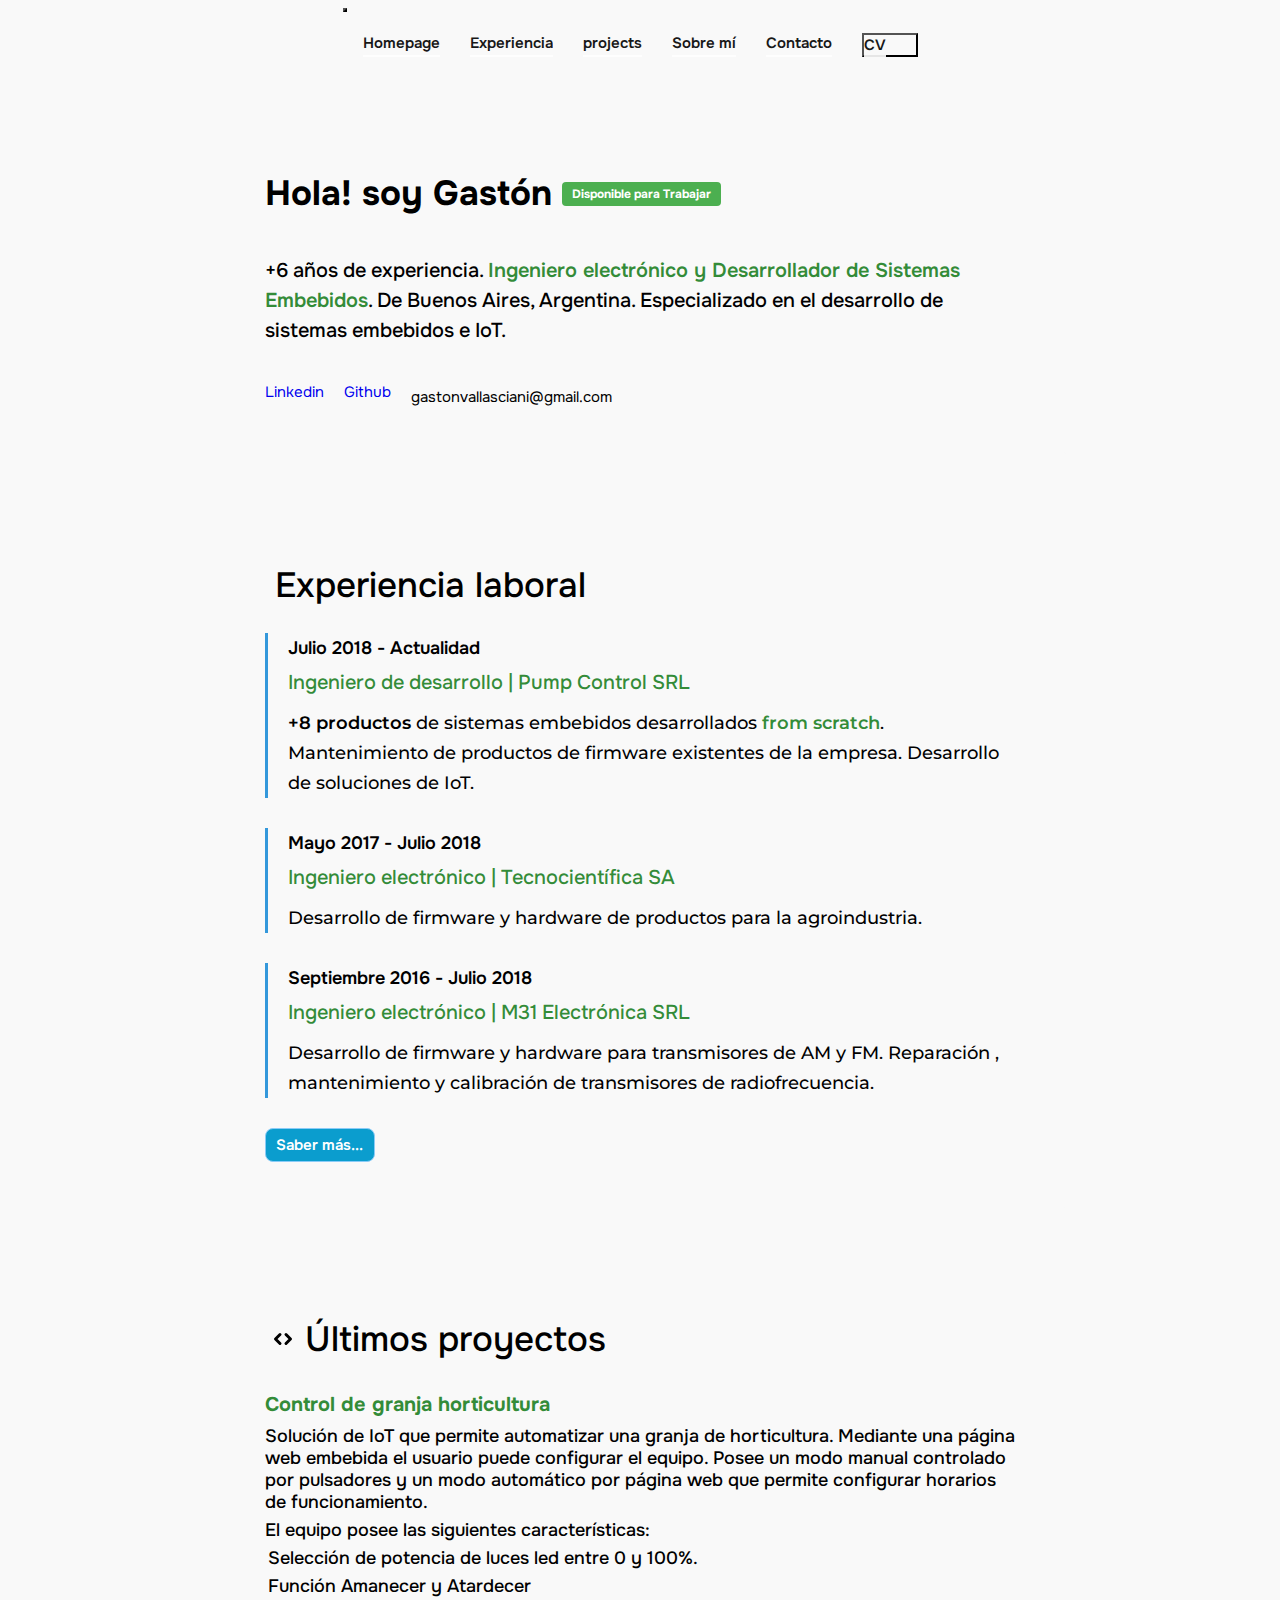
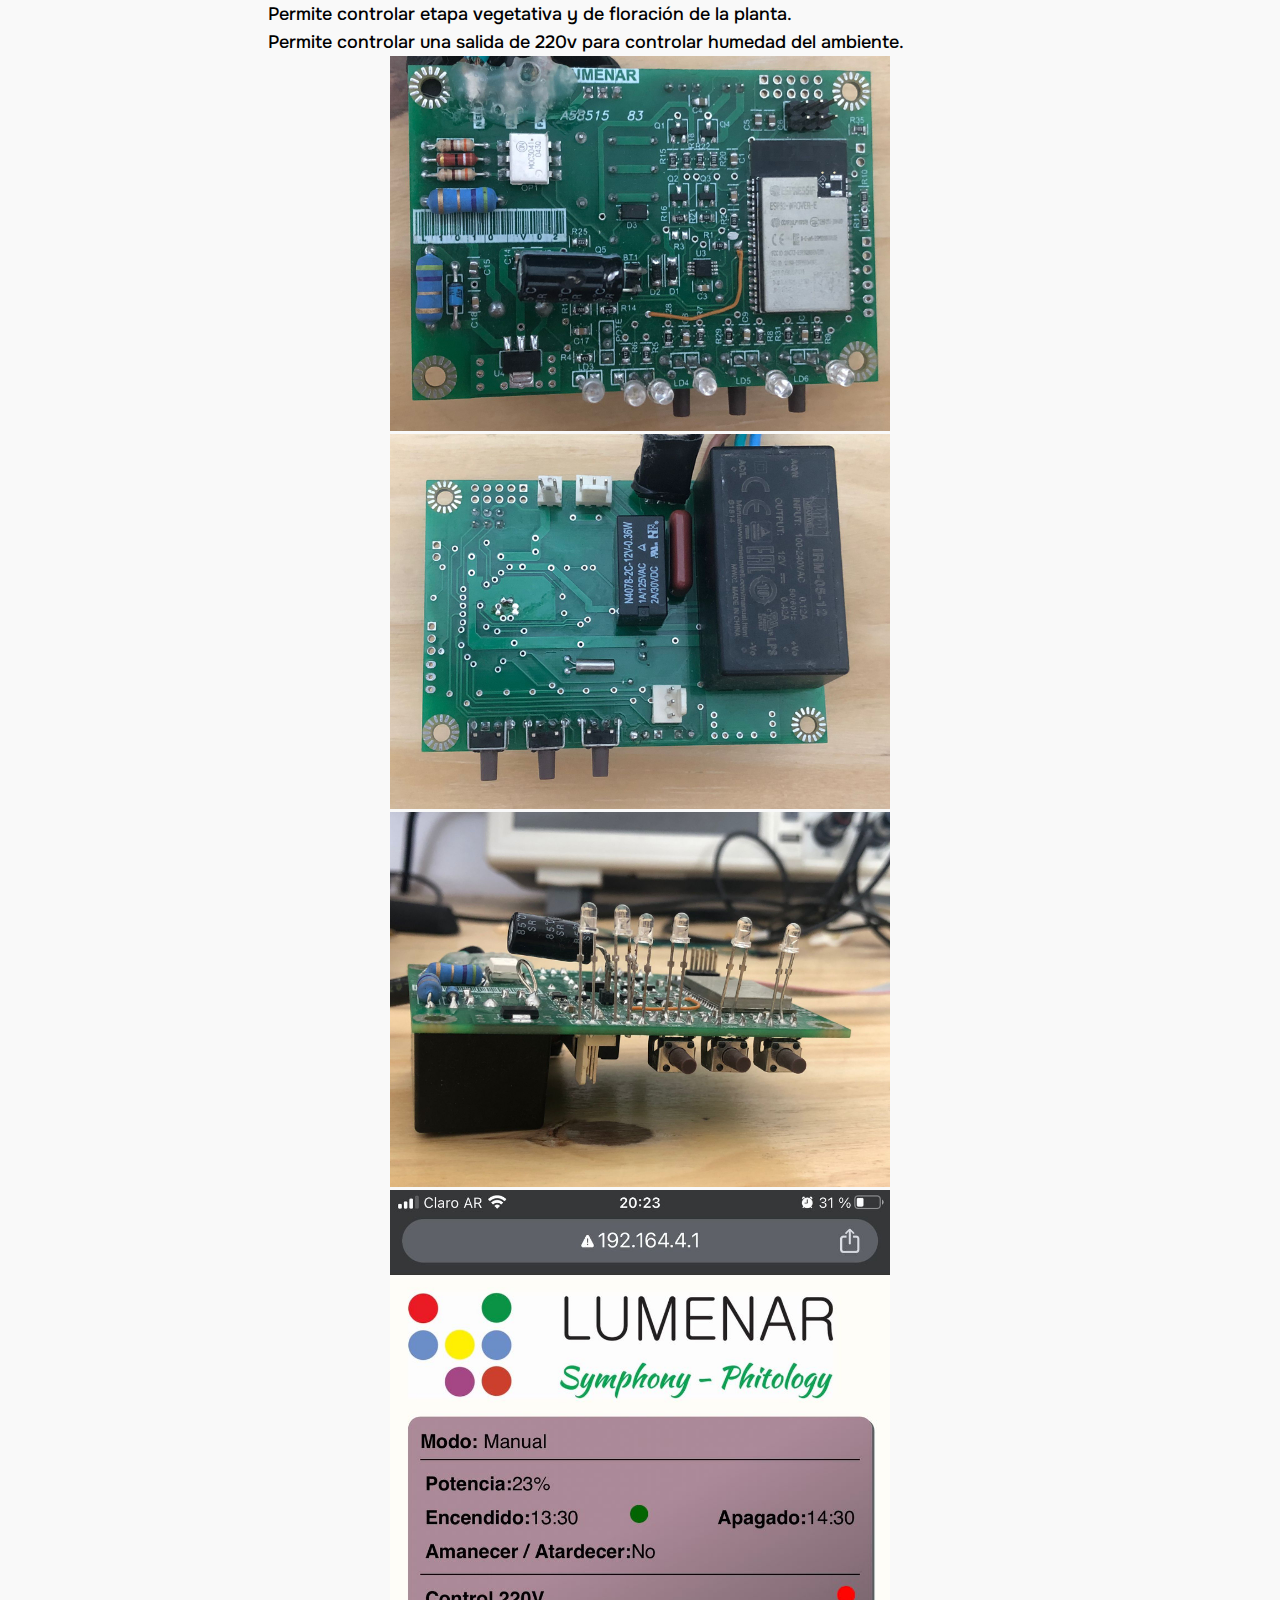
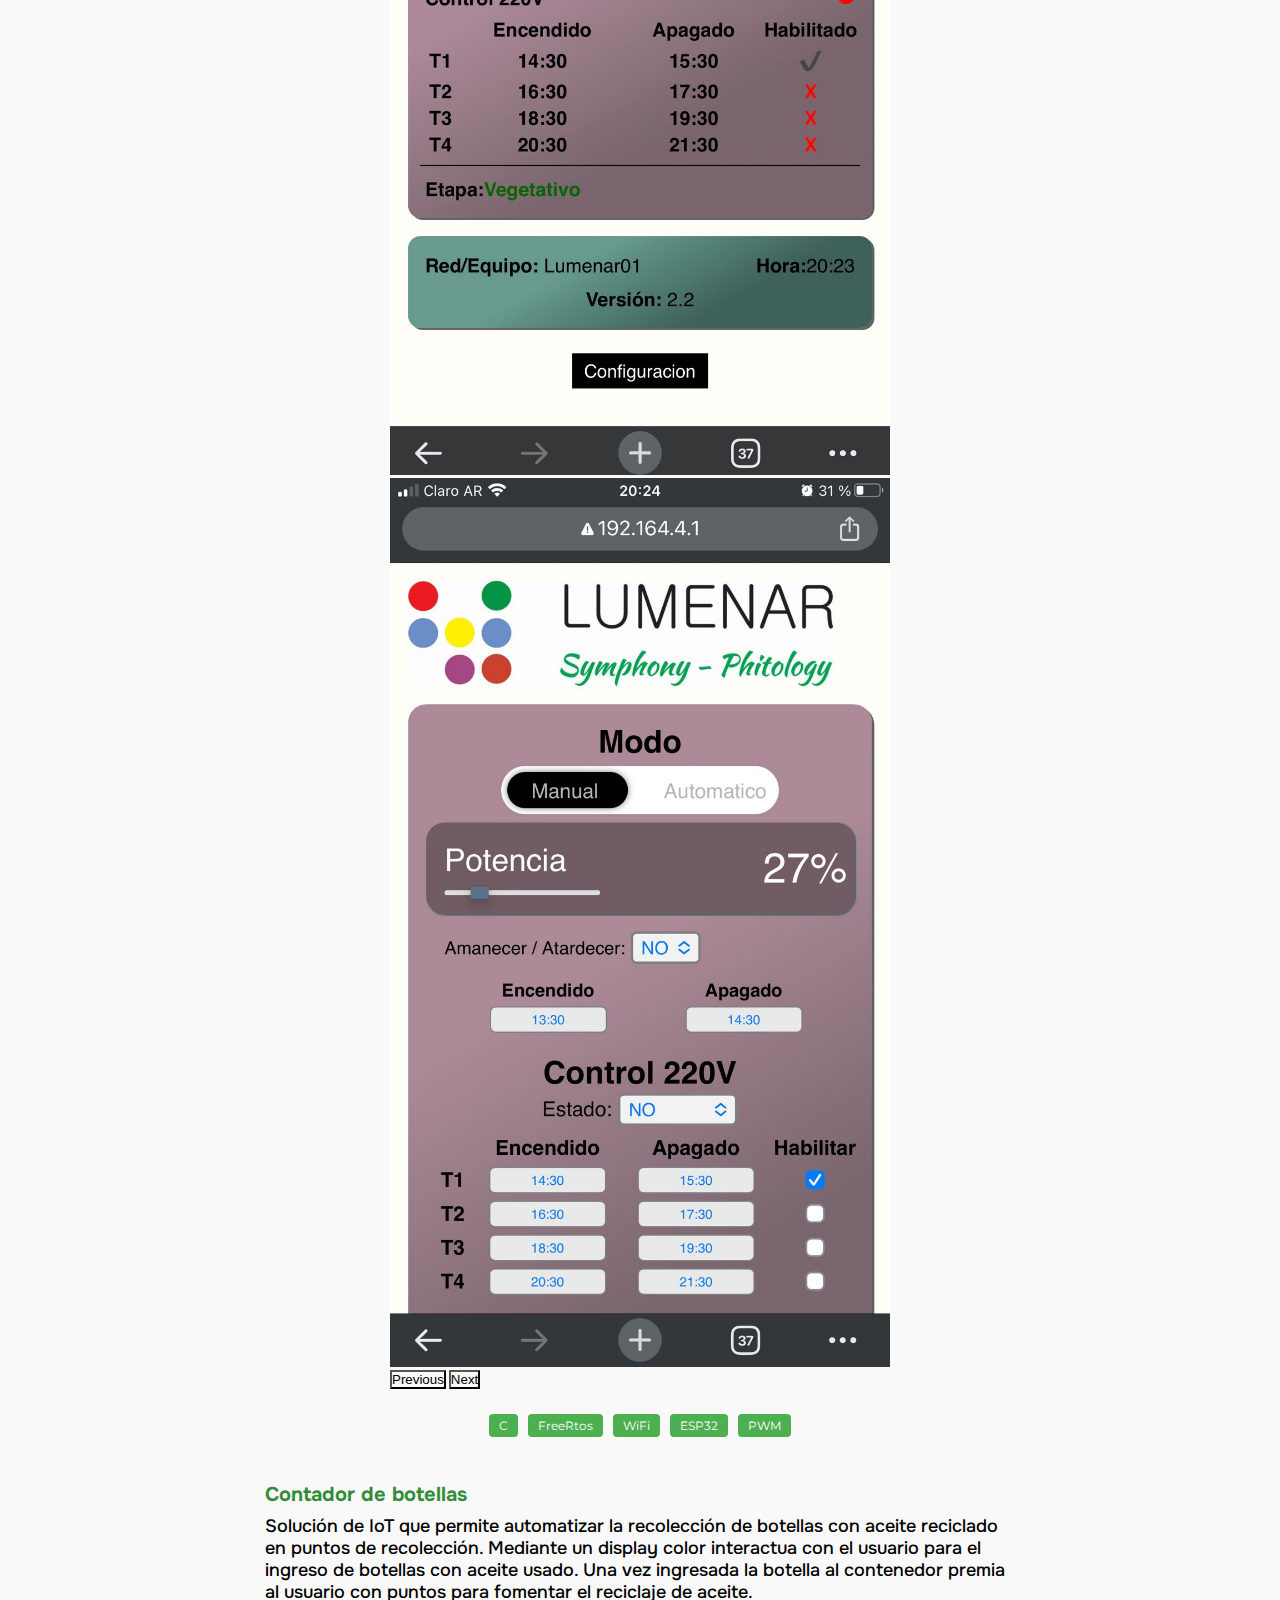
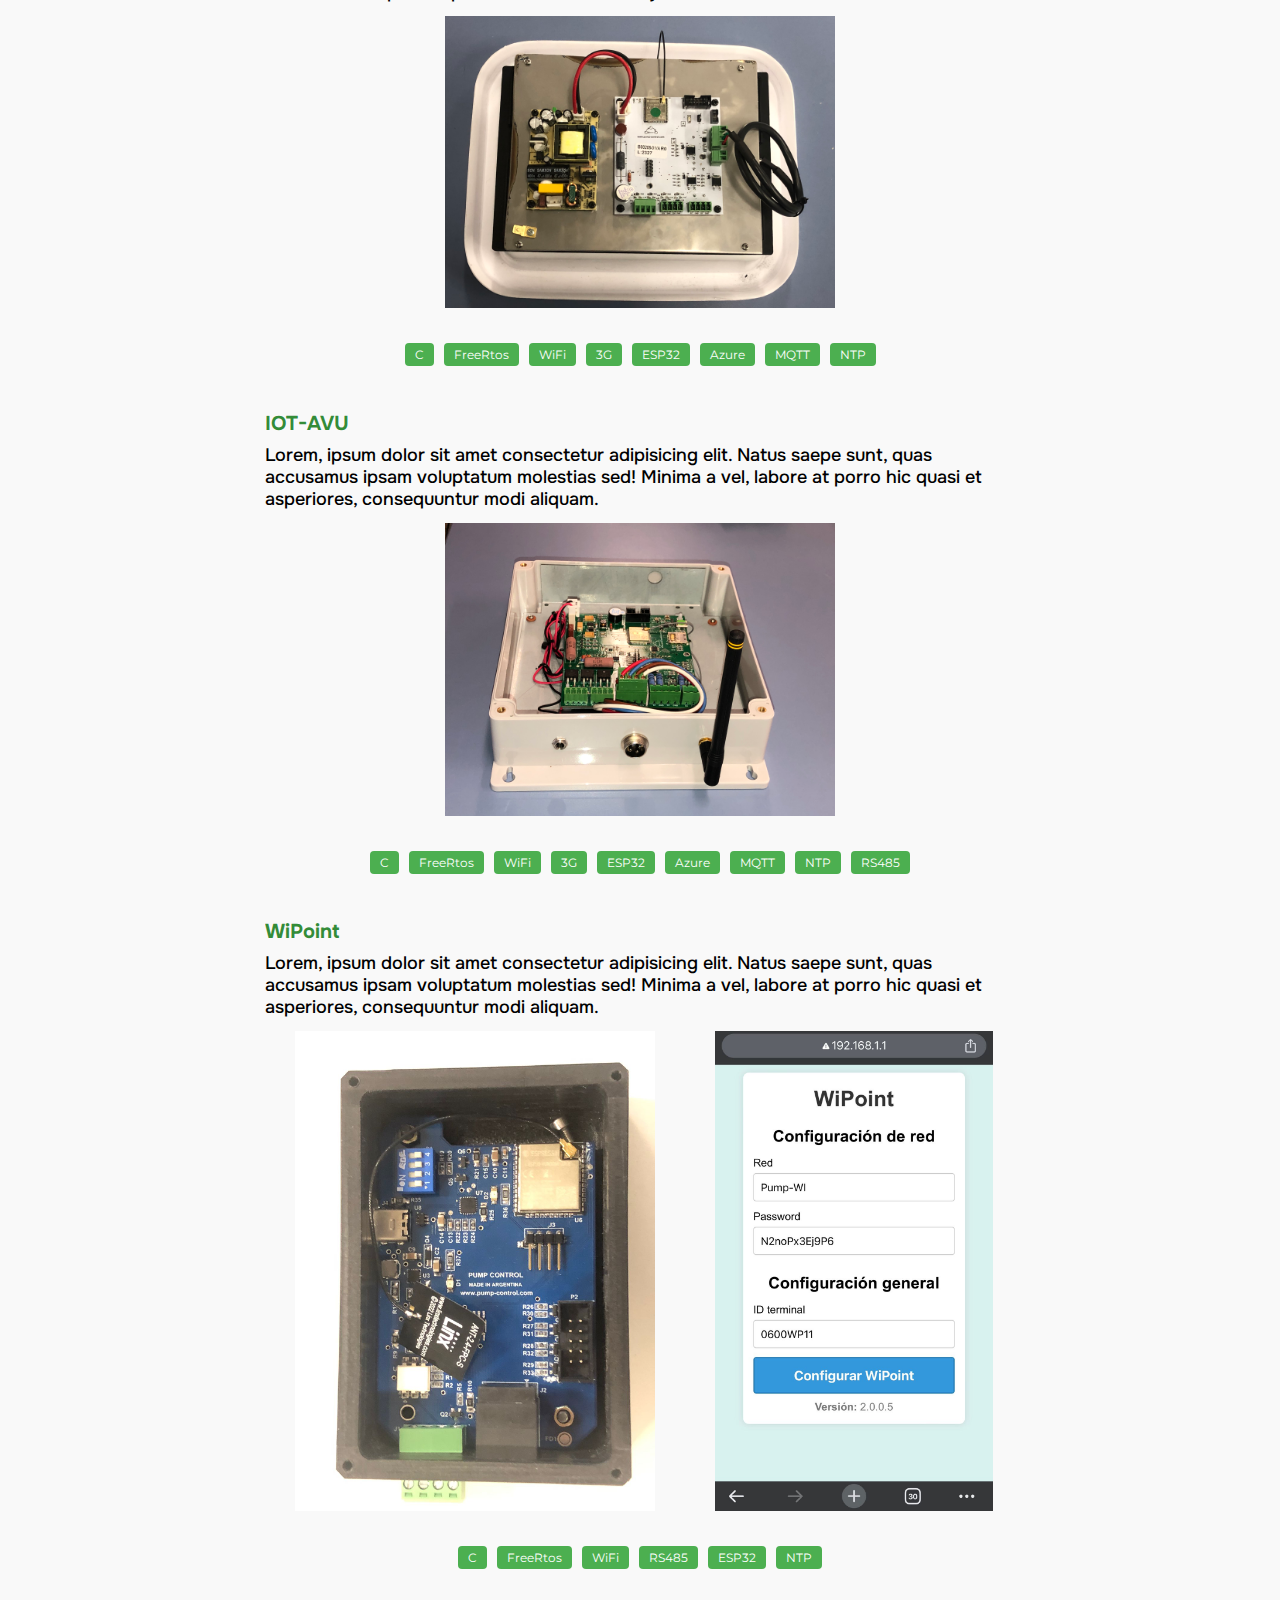
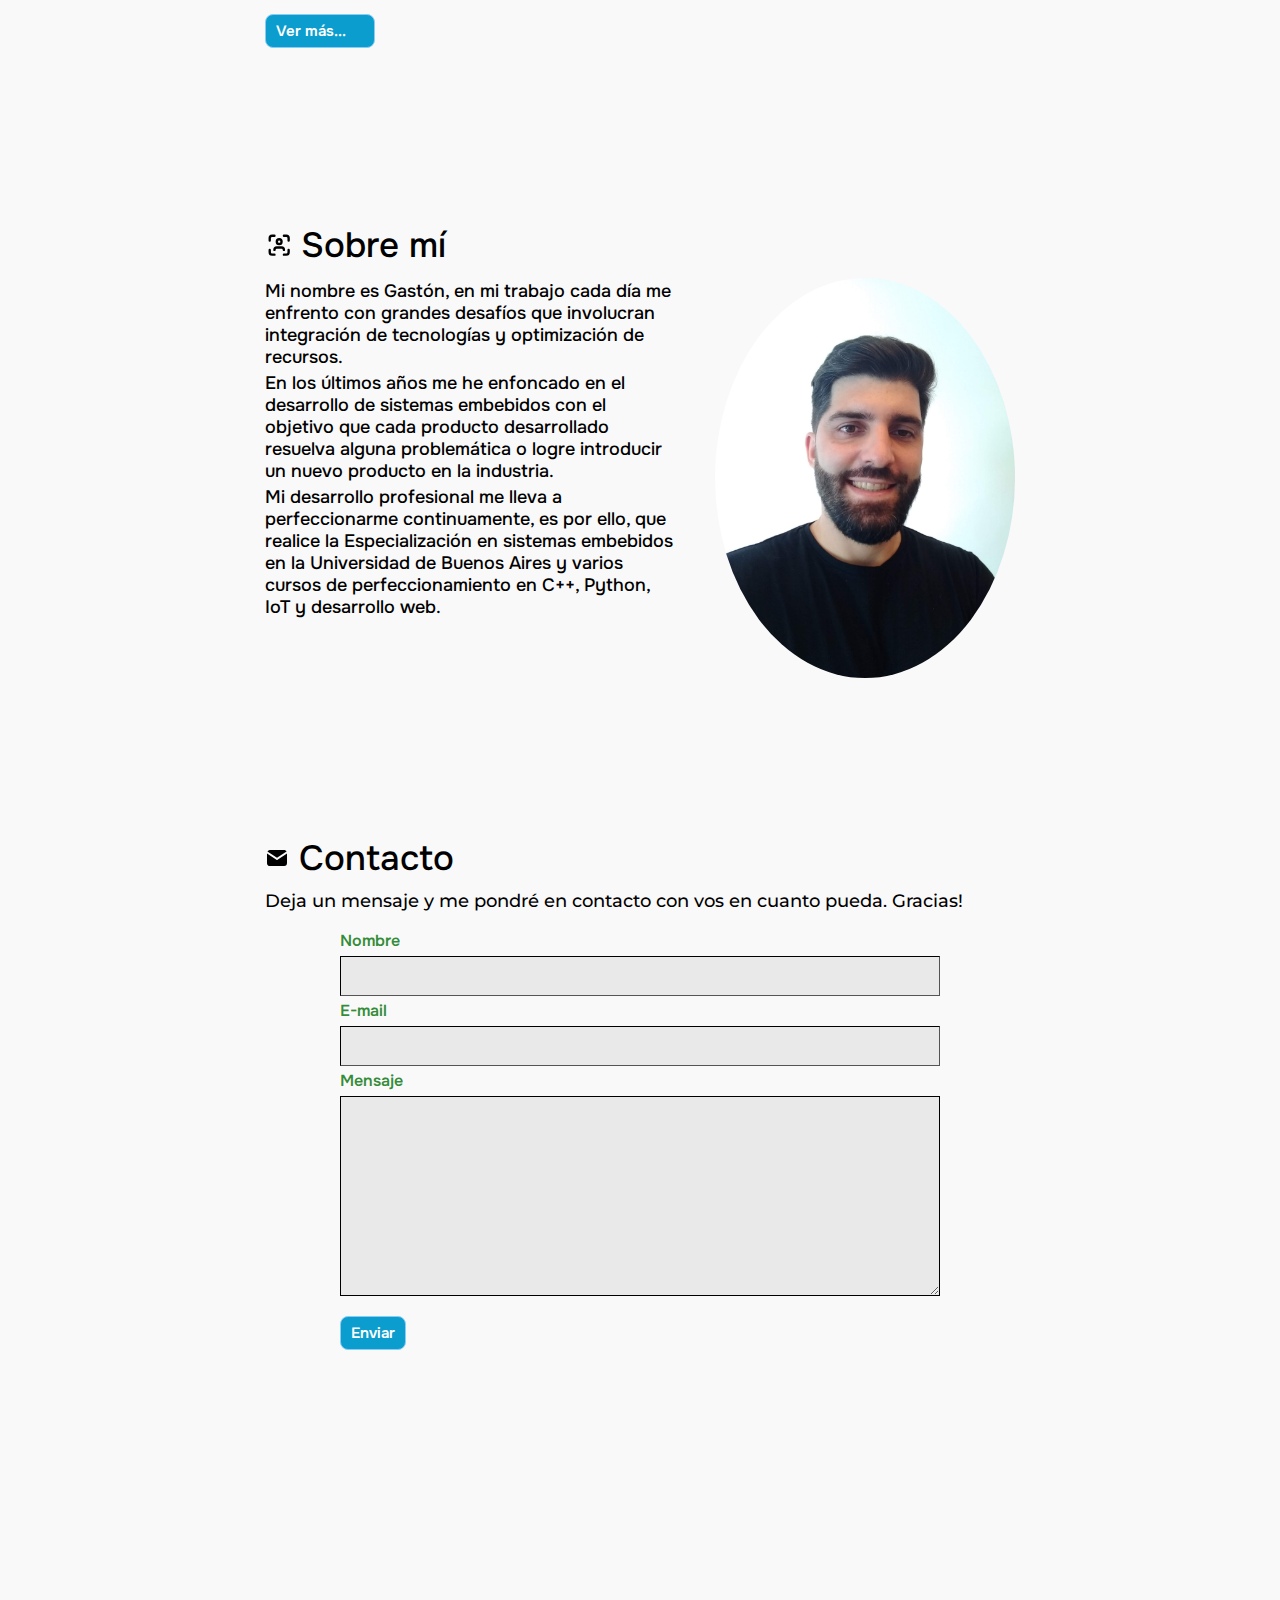
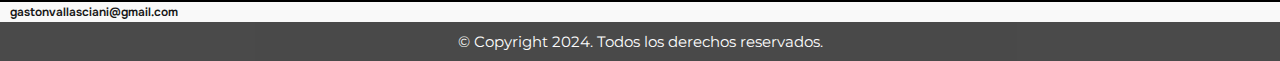
==== index.html @ 131c4c5f "Changin style on homepage" ====
<!DOCTYPE html>
<html lang="en">
<head>
    <meta charset="UTF-8">
    <meta name="viewport" content="width=device-width, initial-scale=1.0">
    <title>Ingeniero electrónico y Desarrollador de Sistemas Embebidos</title>
    <link rel="stylesheet" href="https://cdnjs.cloudflare.com/ajax/libs/font-awesome/6.4.0/css/all.min.css" integrity="sha512-iecdLmaskl7CVkqkXNQ/ZH/XLlvWZOJyj7Yy7tcenmpD1ypASozpmT/E0iPtmFIB46ZmdtAc9eNBvH0H/ZpiBw==" crossorigin="anonymous" referrerpolicy="no-referrer" />
    <link href="https://cdn.jsdelivr.net/npm/bootstrap@5.3.2/dist/css/bootstrap.min.css" rel="stylesheet" integrity="sha384-T3c6CoIi6uLrA9TneNEoa7RxnatzjcDSCmG1MXxSR1GAsXEV/Dwwykc2MPK8M2HN" crossorigin="anonymous">
    <link rel="stylesheet" href="./css/style.css">
</head>
<body>
    <header>
     
        <nav class="navbar navbar-expand-lg bg-body-tertiary fixed-top">
            <div class="container-fluid">
              <button class="navbar-toggler" type="button" data-bs-toggle="collapse" data-bs-target="#navbarNavAltMarkup" aria-controls="navbarNavAltMarkup" aria-expanded="false" aria-label="Toggle navigation">
                <span class="navbar-toggler-icon"></span>
              </button>
              <div class="collapse navbar-collapse menu_ul" id="navbarNavAltMarkup">
                <div class="navbar-nav menu_li">
                    <a class="menu_li_a nav-link"  href="#homepage">Homepage</a>
                    <a class="menu_li_a nav-link" href="#experience">Experiencia</a>
                    <a class="menu_li_a nav-link" href="#projects">projects</a>
                    <a class="menu_li_a nav-link" href="#about_me">Sobre mí</a>
                    <a class="menu_li_a nav-link" href="#contact">Contacto</a>
                    <button class="nav-link button_blue_content">
                        <a class="menu_li_a" href="./assets/documents/CV_GAV_Español.pdf" download="CV_GAV_Español.pdf" target="_blank"> <i class="fa fa-download" aria-hidden="true"></i>
                            CV</a> 
                    </button>
                </div>
              </div>
            </div>
          </nav>
    </header>
    <div class="homepage_container">
        <main class="homepage_main_container">
            <section class="homepage_main_section" id="homepage">
                <div class="homepage_main_tittle_container">
                    <h2 class="homepage_main_tittle">
                        <span>Hola! soy Gastón</span>
                        <a class="badge" href="https://github.com/gastonvallasciani" target="_blank">Disponible para Trabajar</a>
                    </h2>
                </div>
                <p class="homepage_main_paragrpah">
                    +6 años de experiencia. <span class="text_color text_bold">Ingeniero electrónico y Desarrollador de Sistemas Embebidos</span>. De Buenos Aires, Argentina. Especializado en el desarrollo 
                    de sistemas embebidos e IoT.
                </p>
                <div class="homepage_redes">
                    <div class="linkedin_icon">
                        <a href="https://www.linkedin.com/in/gaston-vallasciani/" target="_blank"><i class="fa-brands fa-linkedin likedin_logo"></i></a>
                        <a href="https://www.linkedin.com/in/gaston-vallasciani/" target="_blank" class="linkedin_text">Linkedin</a>
                    </div>
                    <div class="github_icon">
                        <a href="https://github.com/gastonvallasciani" target="_blank"><i class="fa-brands fa-github github_logo"></i></a>
                        <a href="https://github.com/gastonvallasciani" target="_blank" class="github_text">Github</a>
                    </div>
                    <div class="mail_icon">
                        <i class=" fa-solid fa-envelope mail_logo"></i>
                        <div class="mail_text">gastonvallasciani@gmail.com</div>
                    </div>
                </div>
            </section>
            
        </main>
        <section class="homepage_main_section" id="experience">
            <h2 class="homepage_main_section_title">Experiencia laboral</h2>
            <div class="homepage_experience">
                <h4 class="homepage_experience_tittle"> Julio 2018 - Actualidad</h4>
                <h3 class="homepage_experience_position text_color text_bold"> Ingeniero de desarrollo | Pump Control SRL</h3>
                <p> <span class="text_bold">+8 productos</span> de sistemas embebidos desarrollados <span class="text_color text_bold">from scratch</span>. Mantenimiento de productos de firmware existentes de la empresa. Desarrollo de soluciones de IoT. </p>
            </div>
    
            <div class="homepage_experience">
                <h4 class="homepage_experience_tittle"> Mayo 2017 - Julio 2018</h4>
                <h3 class="homepage_experience_position text_color text_bold"> Ingeniero electrónico | Tecnocientífica SA</h3>
                <p> Desarrollo de firmware y hardware de productos para la agroindustria. </p>
            </div>

            <div class="homepage_experience">
                <h4 class="homepage_experience_tittle"> Septiembre 2016 - Julio 2018</h4>
                <h3 class="homepage_experience_position text_color text_bold"> Ingeniero electrónico | M31 Electrónica SRL</h3>
                <p> Desarrollo de firmware y hardware para transmisores de AM y FM. Reparación , mantenimiento y calibración de transmisores de radiofrecuencia. </p>
            </div>
            <a class="homepage_know_more" href="./pages/experience.html">Saber más...</a>
        </section>

        <section class="homepage_main_section" id="projects">
            <div class="homepage_about_me_title_container homepage_section">
                <svg xmlns="http://www.w3.org/2000/svg" class="icon icon-tabler icon-tabler-direction-horizontal" width="30" height="30" viewBox="0 0 20 20" stroke-width="2" stroke="currentColor" fill="none" stroke-linecap="round" stroke-linejoin="round"><path stroke="none" d="M0 0h24v24H0z" fill="none"/><path d="M10 9l-3 3l3 3" /><path d="M14 9l3 3l-3 3" /></svg>
                <h2 class="homepage_main_section_title">Últimos proyectos</h2>
            </div>
            
            <div class="contenedor-imagen">
                <h3 class="homepage_project_h3 text_color text_bold">Control de granja horticultura</h3>
                <p class="homepage_project_paragraph"> Solución de IoT que permite automatizar una granja de horticultura. Mediante una página web embebida el usuario puede configurar el equipo. Posee un modo manual controlado por pulsadores y un modo automático por página web que permite configurar horarios de funcionamiento. </p>
                <p class="homepage_project_paragraph"> El equipo posee las siguientes características:</p>
                <ul>
                    <li class="homepage_project_menu_li">Selección de potencia de luces led entre 0 y 100%.</li>
                    <li class="homepage_project_menu_li">Función Amanecer y Atardecer</li>
                    <li class="homepage_project_menu_li">Permite controlar etapa vegetativa y de floración de la planta.</li>
                    <li class="homepage_project_menu_li">Permite controlar una salida de 220v para controlar humedad del ambiente.</li>
                </ul>
                
                <div class="homepage_img_container">
                    <div id="carouselExample" class="carousel slide carosuel_size">
                        <div class="carousel-inner">
                          <div class="carousel-item active">
                            <img src="./assets/images/proyectos/control horticultura/pcb superior.jpg" class="d-block w-100" alt="control horticultura imagen pcb superior">
                          </div>
                          <div class="carousel-item">
                            <img src="./assets/images/proyectos/control horticultura/pcb inferior.jpg" class="d-block w-100" alt="control horticultura imagen pcb inferior">
                          </div>
                          <div class="carousel-item">
                            <img src="./assets/images/proyectos/control horticultura/pcb frontal.jpg" class="d-block w-100" alt="control horticultura imagen pcb frontal">
                          </div>
                          <div class="carousel-item">
                            <img src="./assets/images/proyectos/control horticultura/web indice.jpg" alt="control horticultura imagen web indice">
                          </div>
                          <div class="carousel-item">
                            <img src="./assets/images/proyectos/control horticultura/web config.jpg" alt="control horticultura imagen web config">
                          </div>
                          
                        </div>
                        <button class="carousel-control-prev" type="button" data-bs-target="#carouselExample" data-bs-slide="prev">
                          <span class="carousel-control-prev-icon" aria-hidden="true"></span>
                          <span class="visually-hidden">Previous</span>
                        </button>
                        <button class="carousel-control-next" type="button" data-bs-target="#carouselExample" data-bs-slide="next">
                          <span class="carousel-control-next-icon" aria-hidden="true"></span>
                          <span class="visually-hidden">Next</span>
                        </button>
                      </div>
                </div>
                <div class="badge_container">
                    <span class="badge badge-secondary badge_properties">C</span>
                    <span class="badge badge-secondary badge_properties">FreeRtos</span>
                    <span class="badge badge-secondary badge_properties">WiFi</span>
                    <span class="badge badge-secondary badge_properties">ESP32</span>
                    <span class="badge badge-secondary badge_properties">PWM</span>
                </div>
            </div>
            <div class="contenedor-imagen">
                <h3 class="homepage_project_h3 text_color text_bold">Contador de botellas</h3>
                <p class="homepage_project_paragraph"> Solución de IoT que permite automatizar la recolección de botellas con aceite reciclado en puntos de recolección. Mediante un display color interactua con el usuario para el ingreso de botellas con aceite usado. Una vez ingresada la botella al contenedor premia al usuario con puntos para fomentar el reciclaje de aceite.</p>
                <div class="homepage_img_container">
                    <img src="./assets/images/proyectos/acu gastronomico/acu_img.JPG" class="imagen" alt="Imagen 1">
                </div>
                <div class="badge_container">
                    <span class="badge badge-secondary badge_properties">C</span>
                    <span class="badge badge-secondary badge_properties">FreeRtos</span>
                    <span class="badge badge-secondary badge_properties">WiFi</span>
                    <span class="badge badge-secondary badge_properties">3G</span>
                    <span class="badge badge-secondary badge_properties">ESP32</span>
                    <span class="badge badge-secondary badge_properties">Azure</span>
                    <span class="badge badge-secondary badge_properties">MQTT</span>
                    <span class="badge badge-secondary badge_properties">NTP</span>
                </div>
            </div>
            <div class="contenedor-imagen">
                <h3 class="homepage_project_h3 text_color text_bold">IOT-AVU</h3>
                <p class="homepage_project_paragraph">Lorem, ipsum dolor sit amet consectetur adipisicing elit. Natus saepe sunt, quas accusamus ipsam voluptatum molestias sed! Minima a vel, labore at porro hic quasi et asperiores, consequuntur modi aliquam.</p>
                <div class="homepage_img_container">
                    <img src="./assets/images/proyectos/iot-avu/IMG_0537.JPG" class="imagen" alt="Imagen 2">
                </div>
                <div class="badge_container">
                    <span class="badge badge-secondary badge_properties">C</span>
                    <span class="badge badge-secondary badge_properties">FreeRtos</span>
                    <span class="badge badge-secondary badge_properties">WiFi</span>
                    <span class="badge badge-secondary badge_properties">3G</span>
                    <span class="badge badge-secondary badge_properties">ESP32</span>
                    <span class="badge badge-secondary badge_properties">Azure</span>
                    <span class="badge badge-secondary badge_properties">MQTT</span>
                    <span class="badge badge-secondary badge_properties">NTP</span>
                    <span class="badge badge-secondary badge_properties">RS485</span>
                </div>
            </div>
            <div class="contenedor-imagen">
                <h3 class="homepage_project_h3 text_color text_bold">WiPoint</h3>
                <p class="homepage_project_paragraph">Lorem, ipsum dolor sit amet consectetur adipisicing elit. Natus saepe sunt, quas accusamus ipsam voluptatum molestias sed! Minima a vel, labore at porro hic quasi et asperiores, consequuntur modi aliquam.</p>
                <div class="homepage_img_container">
                    <img src="./assets/images/proyectos/WiPoint/hardware WiPoint.jpeg" class="imagen" alt="Hardware WiPoint">
                    <img src="./assets/images/proyectos/WiPoint/web WiPoint.jpeg" class="imagen" alt="Página web WiPoint">
                </div>
                <div class="badge_container">
                    <span class="badge badge-secondary badge_properties">C</span>
                    <span class="badge badge-secondary badge_properties">FreeRtos</span>
                    <span class="badge badge-secondary badge_properties">WiFi</span>
                    <span class="badge badge-secondary badge_properties">RS485</span>
                    <span class="badge badge-secondary badge_properties">ESP32</span>
                    <span class="badge badge-secondary badge_properties">NTP</span>
                </div>
                
            </div>
            <a class="homepage_know_more" href="./pages/project.html">Ver más...</a>
        </section>

        <section class="homepage_about_me_section" id="about_me">
            <div class="homepage_about_me_title_container homepage_section">
                <svg xmlns="http://www.w3.org/2000/svg" class="icon icon-tabler icon-tabler-user-scan" width="26" height="26" viewBox="0 0 22 22" stroke-width="2" stroke="currentColor" fill="none" stroke-linecap="round" stroke-linejoin="round"><path stroke="none" d="M0 0h24v24H0z" fill="none"/><path d="M10 9a2 2 0 1 0 4 0a2 2 0 0 0 -4 0" /><path d="M4 8v-2a2 2 0 0 1 2 -2h2" /><path d="M4 16v2a2 2 0 0 0 2 2h2" /><path d="M16 4h2a2 2 0 0 1 2 2v2" /><path d="M16 20h2a2 2 0 0 0 2 -2v-2" /><path d="M8 16a2 2 0 0 1 2 -2h4a2 2 0 0 1 2 2" /></svg>
                <h2 class="homepage_main_section_title">Sobre mí</h2>
            </div>
            <div class="homepage_about_me_section_img_p_container">
                <div class="homepage_about_me_section_paragraph_container">
                    <p class="homepage_about_me_section_paragraph_style"> Mi nombre es Gastón, en mi trabajo cada día me enfrento con grandes desafíos que involucran integración de tecnologías y optimización de recursos.</p>
                    <p class="homepage_about_me_section_paragraph_style"> En los últimos años me he enfoncado en el desarrollo de sistemas embebidos con el objetivo que cada producto desarrollado resuelva alguna problemática o logre introducir un nuevo producto en la industria.</p>
                    <p class="homepage_about_me_section_paragraph_style"> Mi desarrollo profesional me lleva a perfeccionarme continuamente, es por ello, que realice la Especialización en sistemas embebidos en la Universidad de Buenos Aires y varios cursos de perfeccionamiento en C++, Python, IoT y desarrollo web.</p>   
                </div>
                <div class="homepage_about_me_img_container">
                    <img src="./assets/images/foto personal/yo.jpg" class="img_me" alt="foto personal">
                </div>
            </div>
        </section>

        <section class="homepage_contact_section" id="contact">
            <div class="homepage_about_me_title_container homepage_section">
                <svg xmlns="http://www.w3.org/2000/svg" class="icon icon-tabler icon-tabler-mail-filled" width="24" height="24" viewBox="0 0 24 24" stroke-width="2" stroke="currentColor" fill="none" stroke-linecap="round" stroke-linejoin="round"><path stroke="none" d="M0 0h24v24H0z" fill="none"/><path d="M22 7.535v9.465a3 3 0 0 1 -2.824 2.995l-.176 .005h-14a3 3 0 0 1 -2.995 -2.824l-.005 -.176v-9.465l9.445 6.297l.116 .066a1 1 0 0 0 .878 0l.116 -.066l9.445 -6.297z" stroke-width="0" fill="currentColor" /><path d="M19 4c1.08 0 2.027 .57 2.555 1.427l-9.555 6.37l-9.555 -6.37a2.999 2.999 0 0 1 2.354 -1.42l.201 -.007h14z" stroke-width="0" fill="currentColor" /></svg>                <h2 class="homepage_main_section_title">Contacto</h2>
            </div>
            <div class="homepage_contact_section_form_p_container">
                <p class="homepage_contact_main_p">Deja un mensaje y me pondré en contacto con vos en cuanto pueda. Gracias!</p>
                <form class="homepage_contact_form_container" action="https://formsubmit.co/gastonvallasciani@gmail.com" method="post">
                    <div class="homepage_contact_main_label_text_container">
                        <label class="homepage_contact_main_label" for="name">Nombre</label>
                        <input class="homepage_contact_main_text" type="text" id="name" name="user_name"/>
                    </div>
                    <div class="homepage_contact_main_label_text_container">
                        <label class="homepage_contact_main_label" for="mail">E-mail</label>
                        <input class="homepage_contact_main_text" type="email" id="mail" name="user_mail" />
                    </div>
                    <div class="homepage_contact_main_label_text_container">
                        <label class="homepage_contact_main_label" for="msg">Mensaje</label>
                        <textarea class="homepage_contact_main_text_area" id="msg" name="user_message"></textarea>
                    </div>
                    <div class="homepage_form_button">
                        <button class="homepage_know_more" type="submit">Enviar</button>
                        <input type="hidden" name="_next" value="http://127.0.0.1:3000/"/>
                        <input type="hidden" name="_captcha" value="false"/>
                    </div>
                </form>
            </div>
        </section>

    </div>
    <footer class="footer">
        <div class="footer_container">
            <div class="footer_mail_container">
                <p class="footer_mail">gastonvallasciani@gmail.com</p>
            </div>
            
            <div class="redes">
                <a href="https://www.linkedin.com/in/gaston-vallasciani/" target="_blank"><i class="fa-brands fa-linkedin footer_a"></i></a>
                <a href="https://github.com/gastonvallasciani" target="_blank"><i class="fa-brands fa-github footer_a"></i></a>
            </div>
        </div>
        
        <p class="footer_p"> © Copyright 2024. Todos los derechos reservados.</p>
    </footer>
    <script src="https://cdn.jsdelivr.net/npm/bootstrap@5.3.2/dist/js/bootstrap.bundle.min.js" integrity="sha384-C6RzsynM9kWDrMNeT87bh95OGNyZPhcTNXj1NW7RuBCsyN/o0jlpcV8Qyq46cDfL" crossorigin="anonymous"></script>
</body>
</html>
---- css/style.css ----
/*--------------------------------------------------------------------------------*/
/* Importa la fuente desde Google Fonts */
/*--------------------------------------------------------------------------------*/
@import url('https://fonts.googleapis.com/css2?family=Montserrat:wght@300;400;500&display=swap');
@import url('https://fonts.googleapis.com/css2?family=Roboto:wght@400;500;700&display=swap');
@import url('https://fonts.googleapis.com/css2?family=Montserrat:wght@300;400;500&family=Onest:wght@400;500;600;700;800&display=swap');
@import url('https://fonts.googleapis.com/css2?family=DM+Sans:opsz,wght@9..40,400;9..40,500;9..40,600;9..40,700&display=swap');

/*
font-family: 'Montserrat', sans-serif;
font-family: 'Onest', sans-serif;
font-family: 'DM Sans', sans-serif;
*/
/*--------------------------------------------------------------------------------*/
/*------------------------------ Style reset -------------------------------------*/
/*--------------------------------------------------------------------------------*/
/* Reset */
* {
    background-color: #f9f9f9;
    margin: 0;
    padding: 0;
    box-sizing: border-box;
}

/* Reset de tamaño de fuente para que 1 rem y 1 em sean 10 px*/
/* Trabajar fuentes con medida rem en lugar de px */
html {
    font-size: 62.5%;
}

/* Para que las imagenes ocupen el 100 porciento del contenedor */
img {
    width: 100%;
}

ul {
    list-style: none;
}

a {
    text-decoration: none;
}

body {
    min-height: 100vh;
}
/*--------------------------------------------------------------------------------*/
/*------------------------------ Resources ---------------------------------------*/
/*--------------------------------------------------------------------------------*/
.badge {
    padding: 0.4rem 1rem;
    background-color: #4CAF50; /* Color de fondo verde, puedes ajustarlo según tus preferencias */
    color: #fff; /* Color de texto blanco */
    border-radius: 0.4rem; /* Bordes redondeados */
    font-size: 1.2rem;
    margin-left: 1rem;
}

.carosuel_size {
    max-width: 50rem;
    width: auto;
    height: 100%;
}

.badge:hover {
    scale: 1.1;
}

.text_opacity {
    opacity:0.8;
}

.text_color {
    color: #06740cd2;
}

.text_bold{
    font-weight: 600;
}

.linkedin_icon {
    padding-top: 1rem;
    display: flex;
    flex-direction: column;
}

.likedin_logo {
    text-align: start;
    width: 100%;
    color:#0e76a8;
}

.likedin_logo:hover {
    scale: 1.1;
}

.linkedin_text {
    font-family: 'Onest', sans-serif;
    font-size: 1.5rem;
    font-style: normal;
    font-weight: 400;
    text-decoration: none;
}

.github_icon {
    padding-top: 1rem;
    display: flex;
    flex-direction: column;
}

.github_logo:hover {
    scale: 1.1;
}

.github_logo {
    text-align: start;
    width: 100%;
    color:#000;
}

.github_text {
    font-family: 'Onest', sans-serif;
    font-size: 1.5rem;
    font-style: normal;
    font-weight: 400;
    text-decoration: none;
}

.mail_icon {
    padding-top: 1rem;
    display: flex;
    flex-direction: column;
    text-decoration: none;
}

.mail_logo {
    text-align: start;
    font-size: 3.2rem;
    width: 100%;
    color:#000;
    padding: 0.55rem;
}

.mail_text {
    font-family: 'Onest', sans-serif;
    font-size: 1.5rem;
    font-style: normal;
    font-weight: 400;
    color:#000;
    text-decoration: none;
}
/*--------------------------------------------------------------------------------*/
/*------------------------------ General style -----------------------------------*/
/*--------------------------------------------------------------------------------*/
body, h1, h2, h3, h4, h5, p {
    font-family: 'Montserrat', sans-serif;
}

.backgroud_color_white {
    background-color: #FFFFFF;
}

.principal_container{
    display: flex;
    align-items:flex-start; /* Ajusta la alineación vertical según tus necesidades */
    flex-direction: row;
    padding: 8rem 2rem 2rem 2rem;
    gap: 2rem;
    flex-wrap: wrap;
}
/*--------------------------------------------------------------------------------*/
/*-----------------------------Buttons--------------------------------------------*/
/*--------------------------------------------------------------------------------*/
.button_blue_style_text {
    width: 10rem;
    height: 5rem;
    color: #FFF;
    text-align: center;
    font-family: Montserrat;
    font-size: 2.4rem;
    font-style: normal;
    font-weight: 500;
}

.button_blue_style{
    border-radius: 5.2rem;
    background: #6D7FFF;
    width: 22rem;
    height: 4.8rem;
    justify-content: center;
}

.button_blue_content {
    color: black;
    font-family: 'Onest', sans-serif;
    font-size: 1.5rem;
    font-style: normal;
}

.button_white_content {
    color: #6D7FFF;
    background-color: #FFFFFF;
    text-align: center;
    font-family: Montserrat;
    font-size: 1.4rem;
    font-style: normal;
    font-weight: 500;
    line-height: normal;
}

.button_white_style_text {
    width: 22rem;
    padding: 1.2rem 1.6rem;
    background-color: #FFFFFF;
    justify-content: center;
    align-items: center;
}

.button_white_style{
    border-radius: 5.2rem;
    margin: 0.5rem;
    border: 1px solid #6D7FFF;
}
/*--------------------------------------------------------------------------------*/
/*----------------------------------- menu ---------------------------------------*/
/*--------------------------------------------------------------------------------*/
nav {
    display: flex;
    justify-content: center;
    position: fixed;
    align-items: center;
    width: 100%;

}

.navbar-toggler-icon {
    font-size: 2rem; /* Ajusta el tamaño según tus preferencias */
  }

.logo_container {
    max-width: 20rem;
    height: auto;
    margin-top: 1rem;
    margin-left: 2rem; 
    margin-bottom: 1rem; 
}

.img_logo {
    width: 5rem; /* Ajusta el ancho según sea necesario */
    height: 5rem; /* Ajusta la altura según sea necesario */
    opacity: 0.9;
}

.menu_ul {
    display: flex;
    padding: 2rem; /* Espaciado interno del menú */
    align-items: center;
    width: 100%;
    justify-content: center;
}

@media (max-width: 768px) {
    
    .menu_ul {
        justify-content: flex-start;
    }
    .navbar {
        margin: 0.5rem 0.5rem;
    }
  }

.menu_li {
    display: flex;
    justify-content: flex-end;
}

.menu_li_a {
    text-decoration: none;
    color: black;
    font-family: 'Onest', sans-serif;
    font-size: 1.5rem;
    font-style: normal;
    opacity: 0.9;
    margin-right: 3rem;
    font-weight: 600;
    line-height: 2rem;
    border-bottom: 2px solid #fff;
    transition: all 0.5s ease;
}

.menu_li_a:hover {
    color: #4CAF50; /* Cambiar color de texto a gris al pasar el mouse */
    border-bottom-color: #4CAF50; /* Cambiar color del borde inferior a gris al pasar el mouse */
    /* Agregar más estilos de hover según sea necesario */
}


/*--------------------------------------------------------------------------------*/
/*----------------------------------Homepage style--------------------------------*/
/*--------------------------------------------------------------------------------*/
.homepage_container {
    display: flex;
    flex-direction: column;
    align-items: center;
    justify-content: center;
    gap: 2rem;
}    

.homepage_main_container {
    margin: 0;
    text-align: center; /* Esto centra el contenido dentro del bloque */
    padding: 0.1rem;
    border-radius: 0.8rem;
    margin-top: 8rem;
}

.homepage_main_section {
    width: 100%;
    max-width: 85rem;
    padding: 2rem;
}
    
@media screen and (min-width: 500px)
{
    .homepage_main_section {
        padding: 5rem;
    }
}

.homepage_main_tittle_container {
    display: flex;
    padding-top: 1rem;
}

.homepage_main_tittle {
    font-family: 'Onest', sans-serif;
    font-size: 3.5rem;
    font-style: normal;
    font-weight: 700;
    margin-bottom: 2rem;
    /*opacity: 0.8;*/
    display: flex;
    align-items: center;
}

.homepage_redes {
    display: flex;
    gap: 2rem;
    font-size: 3rem;
    flex-wrap: wrap;
    align-items: center;
    width: 100%;
    justify-content: flex-start;
}

.homepage_main_paragrpah {
    text-align:left;
    font-family: 'Onest', sans-serif;
    font-size: 2rem;
    font-style: normal;
    font-weight: 500;
    line-height: 3rem;
    /*opacity: 0.8;*/
}

.homepage_main_section {
    display: flex;
    flex-direction: column;
    gap: 2rem;
    border-radius: 0.8rem;
    padding: 8rem 5rem 5rem 5rem;
    max-width: 85rem;
}

.homepage_main_section_title {
    font-size: 3.5rem;
    font-family: 'Onest', sans-serif;
    padding: 0.5rem 1rem 0.5rem 1rem;
    font-weight: 500;
}
/*--------------------------------------------------------------------------------*/
.homepage_experience_tittle {
    padding-bottom: 0.5rem;
    font-family: 'Onest', sans-serif;
    font-weight: 600;
}

.homepage_experience_position {
    padding-bottom: 1rem; /* Espacio entre las experiencias */
    font-family: 'Onest', sans-serif;
    font-size: 2rem;
    font-weight: 500;
}

.homepage_experience {
    border-left: 0.3rem solid #3498db; /* Línea vertical para indicar la cronología */
    padding-left: 2rem; /* Espacio a la izquierda de la línea vertical */
    margin-bottom: 1rem; /* Espacio entre las experiencias */
    text-align:left;
    font-family: 'Onest', sans-serif;
    font-size: 1.8rem;
    font-style: normal;
    font-weight: 500;
    line-height: 3rem;
  }

.homepage_know_more {
    font-family: 'Onest', sans-serif;
    font-size: 1.5rem;
    font-style: normal;
    font-weight: 600;
    color: #fff;
    border: 1.5px solid #8bccf7;
    border-radius: 0.8rem;
    padding:0.6rem;
    padding-left: 1rem;
    padding-right: 1rem;
    background-color: #0b9dce;
    max-width: 11rem;
}

.homepage_know_more:hover {
    scale: 1.1;
}
/*--------------------------------------------------------------------------------*/
.homepage_project_h3 {
    padding-bottom: 0.5rem;
    font-family: 'Onest', sans-serif;
    font-size: 2rem;
    font-style: normal;
    font-weight: 700;
    text-align:left;
}

.homepage_project_paragraph {
    padding-top: 0.3rem;
    padding-bottom: 0.3rem;
    font-family: 'Onest', sans-serif;
    font-size: 1.8rem;
    font-style: normal;
    font-weight: 500;
    text-align:left;
}

.homepage_project_menu_li {
    padding-top: 0.3rem;
    padding-bottom: 0.3rem;
    padding-left: 0.3rem;
    font-family: 'Onest', sans-serif;
    font-size: 1.8rem;
    font-style: normal;
    font-weight: 500;
    text-align: left;
    list-style: disc;
}

.contenedor-imagen {
    overflow: hidden;
    position: relative;
}

.imagen {
    justify-content: center;
    width: 100%;
    max-width: 45rem;
    max-height: 50rem;
    padding: 1rem 3rem 1rem 3rem;
}

.homepage_img_container {
    display: flex;
    justify-content: space-around;
    
}

@media screen and (max-width: 500px)
{
    .homepage_img_container {
        flex-wrap: wrap;
    }
}

.badge_container {
    display: flex;
    justify-content: center;
    padding-top: 2rem;
    padding-bottom: 2rem;
    flex-wrap: wrap;
}

.badge_properties {
    margin : 0.5rem;
}
/*--------------------------------------------------------------------------------*/
.homepage_about_me_title_container {
    display:flex;
    justify-content: flex-start;
    align-items: baseline;
    padding-bottom: 0.5rem;
}

.homepage_about_me_section {
    display: flex;
    flex-direction: column;
    width: 100%;
    max-width: 85rem;
    padding: 10rem 5rem 5rem 5rem;
}

.homepage_about_me_section_paragraph_style {
    padding-top: 0.2rem;
    padding-bottom: 0.2rem;
    font-family: 'Onest', sans-serif;
    font-size: 1.8rem;
    font-style: normal;
    font-weight: 500;
    text-align: left;
}

.homepage_about_me_section_img_p_container {
    display: flex;
    flex-direction: row;
    flex-wrap: wrap;
}
/*--------------------------------------------------------------------------------*/
.homepage_contact_section_form_p_container {
    display: flex;
    flex-direction: column;
    align-items: flex-start;
}

.homepage_contact_section_form_container {
    display: flex;
    width: 100%;
    align-items: center;
    justify-content: space-evenly;
}

.img_me{ 
    max-width: 100%; 
    height: auto;
    border-radius: 50%;
}


.homepage_contact_section {
    display: flex;
    flex-direction: column;
    width: 100%;
    max-width: 85rem;
    padding: 8rem 5rem 5rem 5rem;
}

.homepage_contact_form_container {
    display: flex;
    flex-direction: column;
    width:100%;
    align-items: center;
}

.homepage_contact_main_p{
    font-size: 1.8rem;
    font-style: normal;
    font-weight: 500;
    line-height: 2rem;
    margin-bottom: 2rem;
}


.homepage_contact_main_label {
    color: #06740cd2;
    font-family: 'Onest', sans-serif;
    font-size: 1.6rem;
    font-style: normal;
    font-weight: 600;
    line-height: 2rem;
    margin-bottom: 0.5rem;
    width: 100%;
    border-width: 0.1rem;
    border-color: #000;
}

.homepage_contact_main_label_text_container{
    display: flex;
    justify-content: space-around;
    flex-direction: column;
    width: 100%;
    max-width: 60rem;
}

.homepage_contact_main_text {
    background-color: #E9E9E9;
    font-family: 'Onest', sans-serif;
    font-size: 1.8rem;
    font-style: normal;
    font-weight: 500;
    min-height: 4rem;
    margin-bottom: 0.5rem;
    width: 100%;
    border-width: 0.05rem;
    border-color: #000;
}

.homepage_contact_main_text_area {
    background-color: #E9E9E9;
    font-family: 'Onest', sans-serif;
    font-size: 1.8rem;
    font-style: normal;
    margin-bottom: 2rem;
    font-weight: 500;
    min-height: 20rem;
    width: 100%;
    border-width: 0.05rem;
    border-color: #000;
}

.homepage_form_button {
    display: flex;
    align-items: flex-start;
    width: 100%;
    max-width: 60rem;
}

.homepage_about_me_img_container {
    text-align: center;
}

@media screen and (min-width: 768px) {
    .homepage_about_me_section_img_p_container {
        flex-direction: row;
        justify-content: space-between;
    }

    .homepage_about_me_img_container {
        width: 40%; /* Ajusta el tamaño del contenedor de la imagen en pantallas más grandes */
    }

    .homepage_about_me_section_paragraph_container {
        width: 55%; /* Ajusta el tamaño del contenedor de párrafos en pantallas más grandes */
    }
}

.homepage_contact_main_text:focus {
    border-color: #dfe0df; /* Cambia el color del borde cuando el campo tiene el foco */
    box-shadow: 0 0 5px #dfe0df; /* Agrega una sombra cuando el campo tiene el foco */
    border-width: 0.5px;
    background-color: #dfe0df;
}

.homepage_contact_main_text_area:focus {
    border-color:#dfe0df; /* Cambia el color del borde cuando el campo tiene el foco */
    box-shadow: 0 0 5px #dfe0df; /* Agrega una sombra cuando el campo tiene el foco */
    border-width: 0.5px;
    background-color: #dfe0df;
}
/*--------------------------------------------------------------------------------*/
/*----------------------------About me style--------------------------------------*/
/*--------------------------------------------------------------------------------*/
.about_me_main_container { 
    display: flex;
    flex: 1;
    flex-direction: column;
    background-color: #FFFFFF;
    max-width: 140rem;
    padding: 3rem;
    border-radius: 3rem;
}

.about_me_h3 {
    background-color: #FFFFFF;
    font-family: Montserrat;
    font-size: 2.5rem;
    font-style: normal;
    font-weight: 600;
    line-height: 2rem;
    margin-top: 2rem;
    margin-bottom: 1rem;
}

.about_me_p{
    background-color: #FFFFFF;
    font-family: Montserrat;
    font-size: 1.6rem;
    font-style: normal;
    font-weight: 400;
    line-height: 2.4rem;
}

.about_me_ul{
    background-color: #FFFFFF;
    margin-top: 1rem;
    margin-bottom: 1rem;
    list-style:circle;
}

.about_me_li{
    background-color: #FFFFFF;
    color: #000;
    font-family: Montserrat;
    font-size: 1.6rem;
    font-style: normal;
    font-weight: 400;
    line-height: 2.4rem;
    padding-bottom: 0.5rem;
}

.cv_button_container {
    background-color: #FFFFFF;
    display: flex;
    justify-content: center;
}

.about_me_text_block_container{
    background-color: #FFFFFF;
    margin-bottom: 5rem;
}

/*--------------------------------------------------------------------------------*/
/*----------------------------Experience style------------------------------------*/
/*--------------------------------------------------------------------------------*/
.experience_main_container {
    display: flex;
    flex: 1;
    background-color: #FFFFFF;
    padding: 3rem;
    border-radius: 1.2rem;
    max-width: 140rem;
    width: 100%;
}
.experience_main_h3 {
    background-color: #FFFFFF;
    font-family: Montserrat;
    font-size: 2.5rem;
    font-style: normal;
    font-weight: 600;
    line-height: 2rem;
    margin-top: 3rem;
    margin-bottom: 1rem;
}

.experience_main_div_h4 {
    background-color: #FFFFFF;
    font-family: Montserrat;
    font-size: 2rem;
    font-style: normal;
    font-weight: 500;
    line-height: 2.8rem;
}

.experience_main_div_h3 {
    background-color: #FFFFFF;
    font-family: Montserrat;
    font-size: 2.2rem;
    font-style: normal;
    font-weight: 600;
    line-height: 2.8rem;
    margin-top: 2rem;
    margin-bottom: 0.5rem;
    border-top: 2px solid #000;
    padding-top: 1.5rem;
}

.experience_main_div_ul {
    background-color: #FFFFFF;
}

.experience_main_div_ul_li {
    background-color: #FFFFFF;
    font-family: Montserrat;
    font-size: 2rem;
    font-style: normal;
    font-weight: 400;
    line-height: 2.4rem;
    margin-top: 0.3rem;
    margin-bottom: 0.3rem;
}
/*--------------------------------------------------------------------------------*/
/*------------------------------Project style-------------------------------------*/
/*--------------------------------------------------------------------------------*/
.project_main_container {
    display: flex;
    flex: 1;
    max-width: 140rem;
    background-color: #FFFFFF;
    padding: 3rem;
    border-radius: 3rem;
}

.project {
    background-color: #FFFFFF;
    display: grid;
    grid-template-columns: repeat(auto-fill, minmax(300px, 1fr)); /* Tres columnas de igual ancho */
  }

.project_image {
    width: 100%;
    height: auto;
    margin: 1rem;
}

.project_title {
    background-color: #FFFFFF;
    font-family: Montserrat;
    font-size: 1.8rem;
    font-style: normal;
    font-weight: 600;
    line-height: 2rem;
    margin:0.5rem
}

.project_paragraph {
    background-color: #FFFFFF;
    font-family: Montserrat;
    font-size: 1.4rem;
    font-style: normal;
    font-weight: 400;
    line-height: 2rem;
    margin:0.5rem
}

.project_item {
    list-style: none;
    background-color: #FFFFFF;
    border-radius: 1.2rem;
    display: flex;
    flex-direction: column;
    flex-wrap: wrap;
    align-items: center;
    margin: 1rem;
}

/*--------------------------------------------------------------------------------*/
/*-----------------------------Contact style--------------------------------------*/
/*--------------------------------------------------------------------------------*/
.contact_main_container{ 
    display: flex;
    flex: 1;
    background-color: #FFFFFF;
    border-radius: 3rem;
    flex-direction: column;
    max-width: 100rem;
    padding: 5rem;
}

.contact_main_h2 {
    background-color: #FFFFFF;
    font-size: 4.8rem;
    font-weight: 600;
    text-align: left;
    margin-bottom: 2rem;
}

.contact_main_p{
    background-color: #FFFFFF;
    font-size: 2rem;
    font-style: normal;
    font-weight: 500;
    line-height: 2rem;
    margin-bottom: 2rem;
}

.contact_main_label {
    color: #9C9797;
    background-color: #FFFFFF;
    font-family: Montserrat;
    font-size: 1.6rem;
    font-style: normal;
    font-weight: 600;
    line-height: 2rem;
    margin-bottom: 0.5rem;
    width: 100%;
    border-width: 0.2rem;
    border-color: #000;
}

.contact_main_label_text_container{
    background-color: #FFFFFF;
    display: flex;
    justify-content: space-around;
    flex-direction: column;
}

.contact_main_text {
    background-color: #E9E9E9;
    font-family: Montserrat;
    font-size: 1.6rem;
    font-style: normal;
    font-weight: 400;
    min-height: 4rem;
    margin-bottom: 0.5rem;
    width: 100%;
    border-width: 0.2rem;
    border-color: #000;
}

.contact_main_text_area {
    background-color: #E9E9E9;
    font-family: Montserrat;
    font-size: 1.6rem;
    font-style: normal;
    font-weight: 400;
    min-height: 20rem;
    margin-bottom: 5rem;
    width: 100%;
    border-width: 0.2rem;
    border-color: #000;
}
/*--------------------------------------------------------------------------------*/
/*--------------------------------Footer------------------------------------------*/
/*--------------------------------------------------------------------------------*/
.footer {
    margin-top: 20rem;
    display: flex;
    flex-direction: column;
    border-top: 2px solid #000;
    align-items: center;
}

.footer_container {
    display: flex;
    justify-content: space-between;
    width: 100%;
    align-items:center;
}

.footer_mail {
    color: black;
    font-family: 'Onest', sans-serif;
    font-size: 1.2rem;
    font-style: normal;
    opacity: 0.9;
    font-weight: 600;
    margin: 0;
}

.footer_mail_container{
    display:flex;
    flex-direction: column;
    padding-left: 1rem;

}

.redes {
    margin: 1rem;
    display: flex;
    gap: 2rem;
    font-size: 3rem;
    flex-wrap: wrap;
    align-items: center;
    width: 100%;
    justify-content: flex-end;
    margin-right: 3rem;
}

.footer_p {
    font-size: 1.5rem;
    color: #FFF;
    background-color: #000;
    width: 100%;
    text-align: center;
    padding: 1rem;
    opacity: 0.7;
}

.footer_a {
    color: #000;
    opacity: 0.7;
}

/*--------------------------------------------------------------------------------*/
/*--------------------------------Section-----------------------------------------*/
/*--------------------------------------------------------------------------------*/
.section_container {
    display: flex;
    justify-content:center;
    background-color: #FFFFFF;
    padding: 5rem;
    border-radius: 3rem;
    
}

.section_div {
    background-color: #FFFFFF;
    display: flex;
    justify-content:center;
    padding-top: 4rem;
    padding-bottom: 2rem;
    align-items: center;
    flex-direction:column;
    display: flex;
    max-width: 35rem;
}

.section_div_img{
    background-color: #FFFFFF;
    display: flex;
    align-items: center;
    justify-content: center;
    margin: 2rem;
}

.img_photo {
    background-color: #FFFFFF;
    width: 18rem;
    height:21rem;
    max-width: 100rem;
    border-radius: 0.5rem;
    object-fit:cover;
}

.name{
    background-color: #FFFFFF;
    font-size: 4.5rem;
    font-family: 'Roboto', sans-serif;
    font-style: normal;
    font-weight: 700;
    margin-top: rem;
    margin-bottom: 1rem;
}

.degree_container{
    background-color: #FFFFFF;
    display: flex;
    justify-content: center;
    flex-direction: column;
    align-items: center;
    margin-top: 1rem;
    margin-bottom: 1rem;
}

.degree_1{
    background-color: #FFFFFF;
    font-size: 2rem;
    font-weight: 700;
    margin-top: 0.2rem;
    margin-bottom: 0.2rem;
    font-family: 'Roboto', sans-serif;
}

.degree_2{
    background-color: #FFFFFF;
    font-size: 2rem;
    font-weight: 700;
    margin-top: 0.2rem;
    margin-bottom: 0.2rem;
    min-width: 30rem;
    font-family: 'Roboto', sans-serif;
}

.date{
    background-color: #FFFFFF;
    font-size: 1.4rem;
    font-weight: 600;
    margin: 1rem;
    font-family: 'Roboto', sans-serif;
}

.social_media_buttons_container {
    background-color: #FFFFFF;
    display: flex;
    align-items: center;
    flex-direction: column-reverse;
    justify-content: center;
    margin-top: 10rem;
}

.contact_button_container {
    margin-top: 1rem;
    margin-bottom: 5rem;
}

/*--------------------------------------------------------------------------------*/
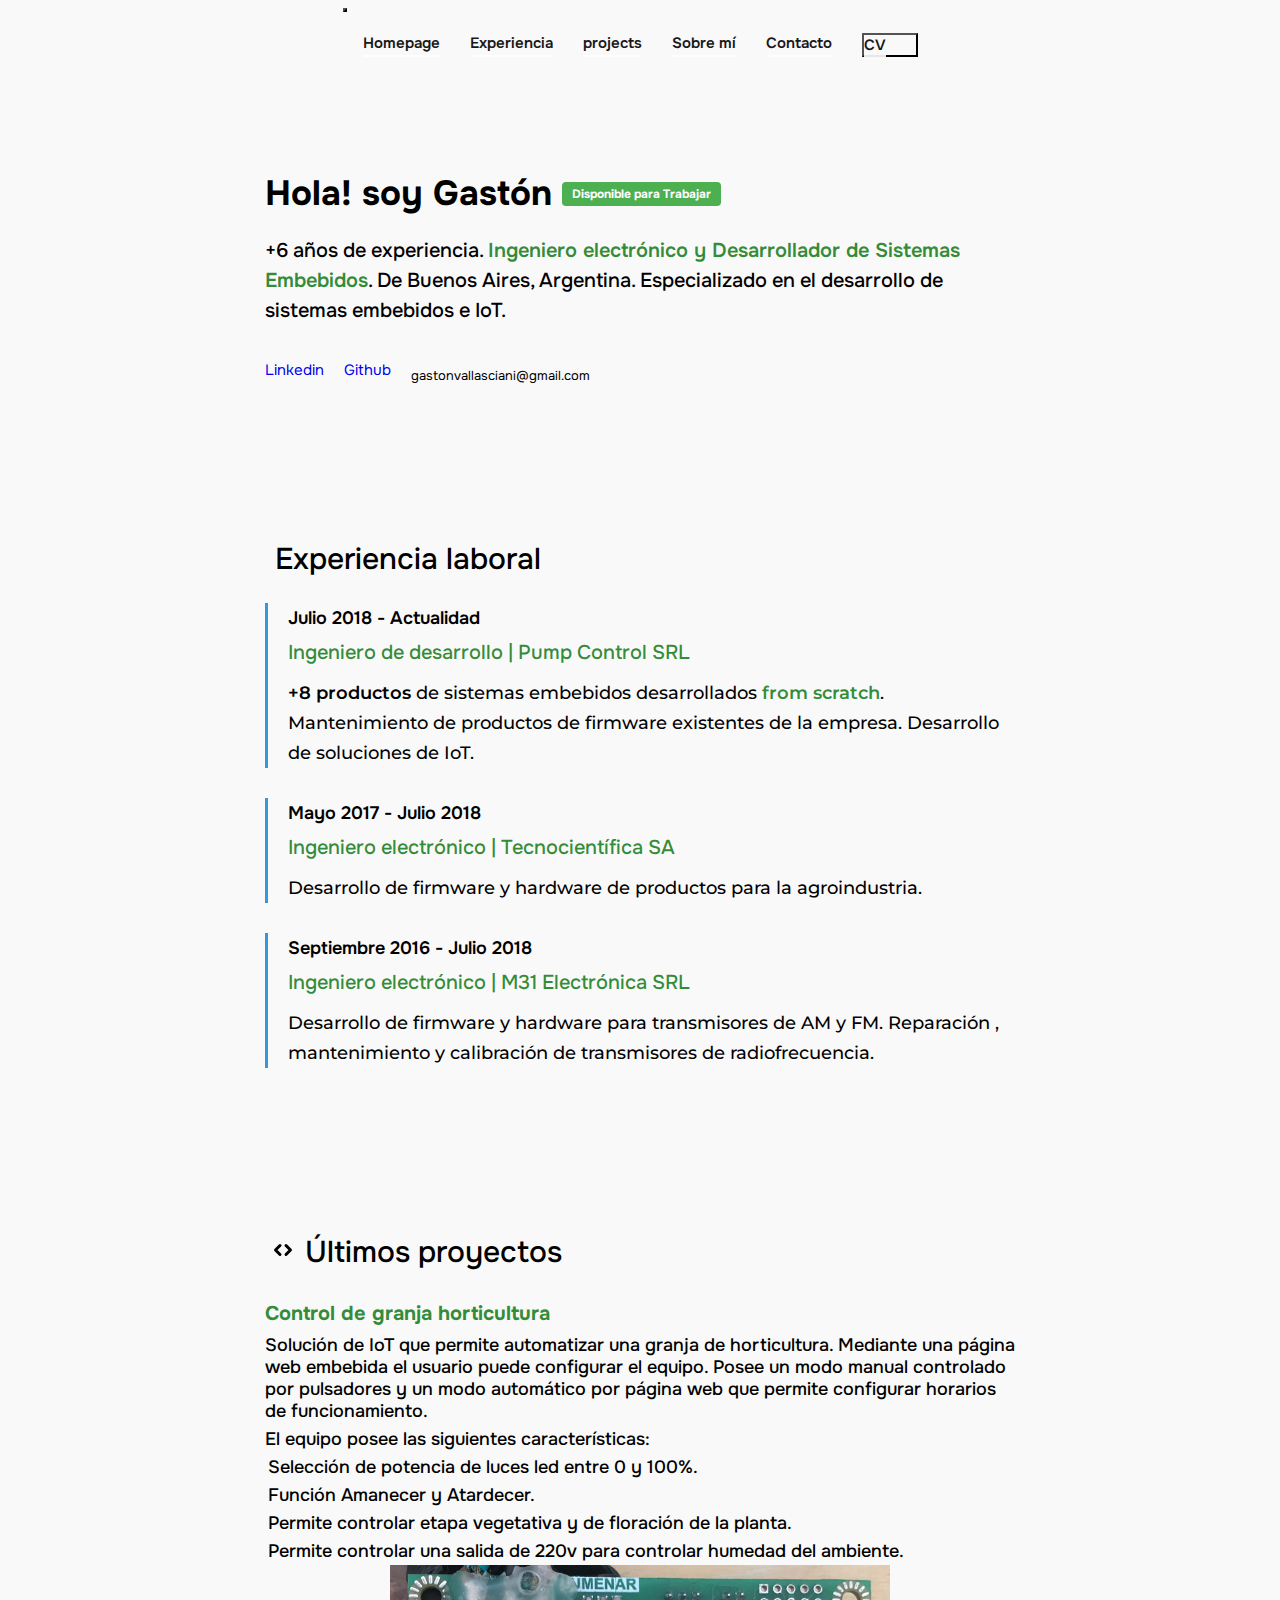
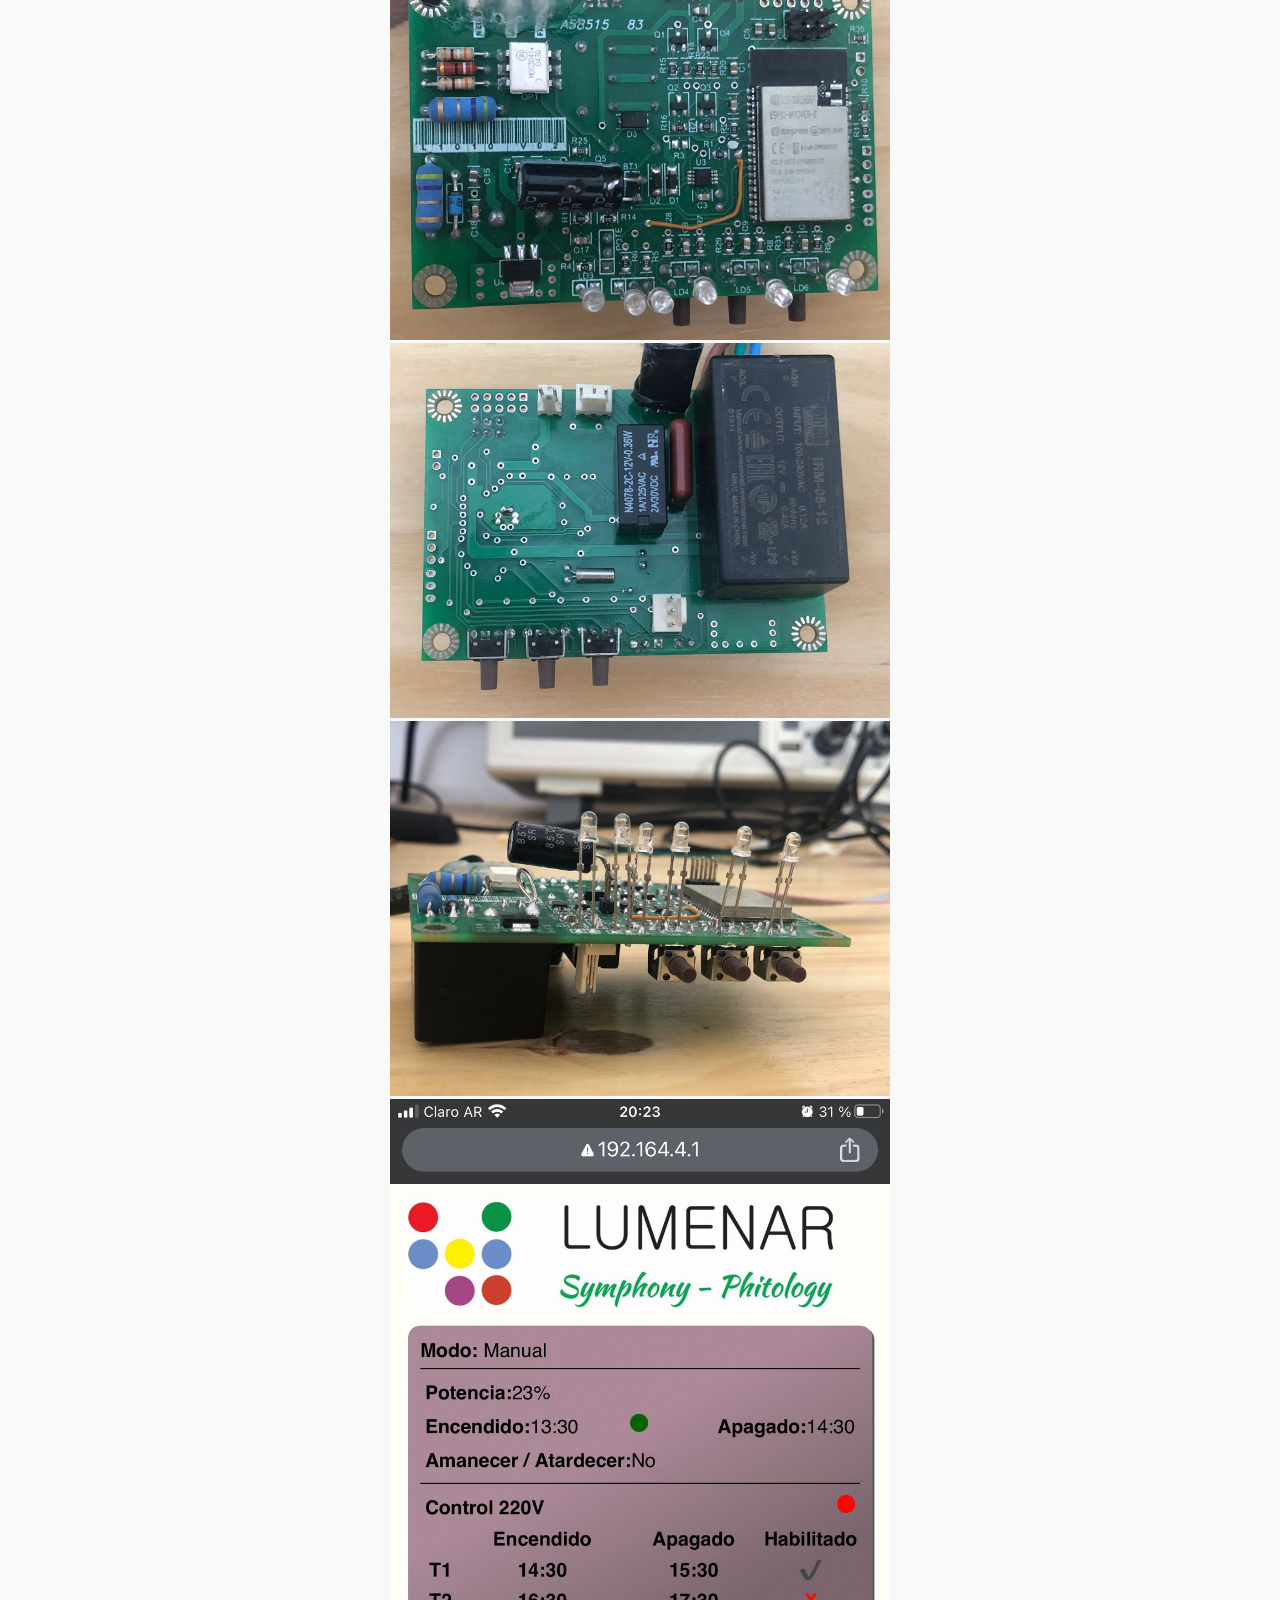
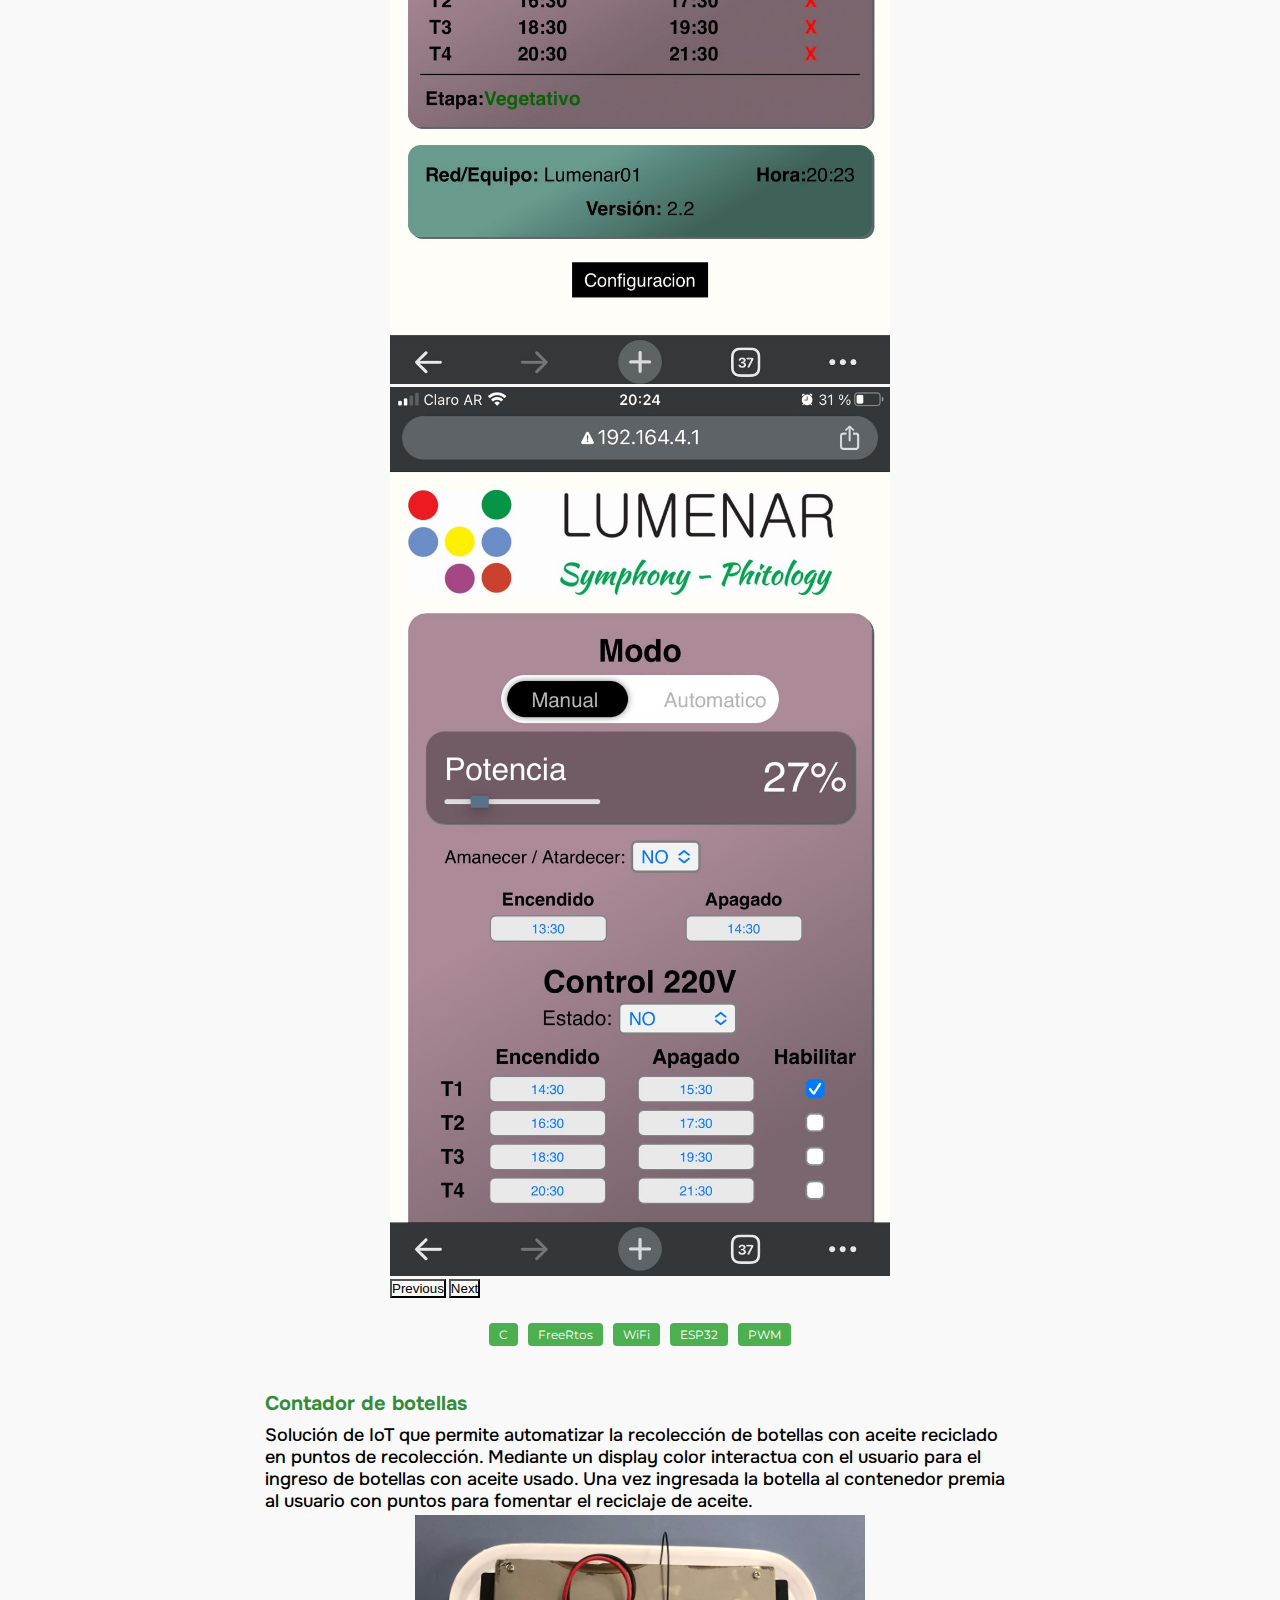
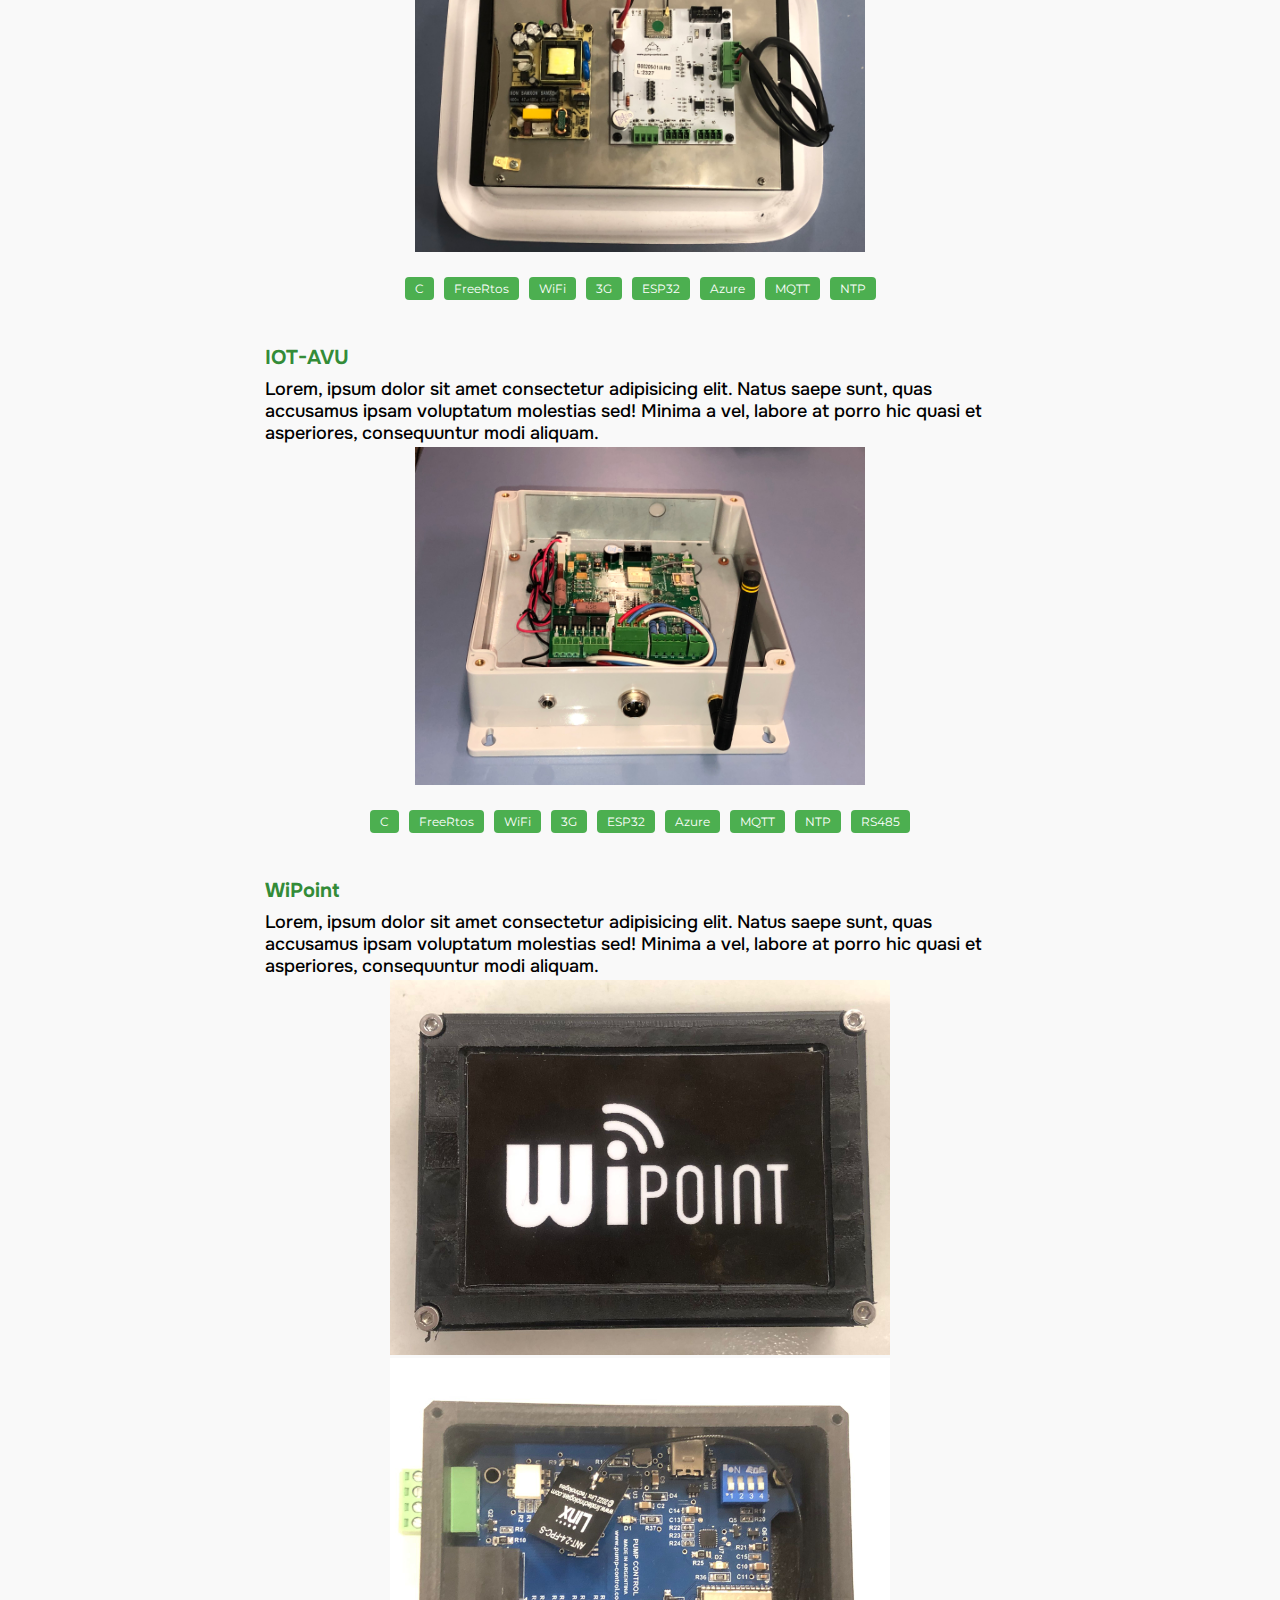
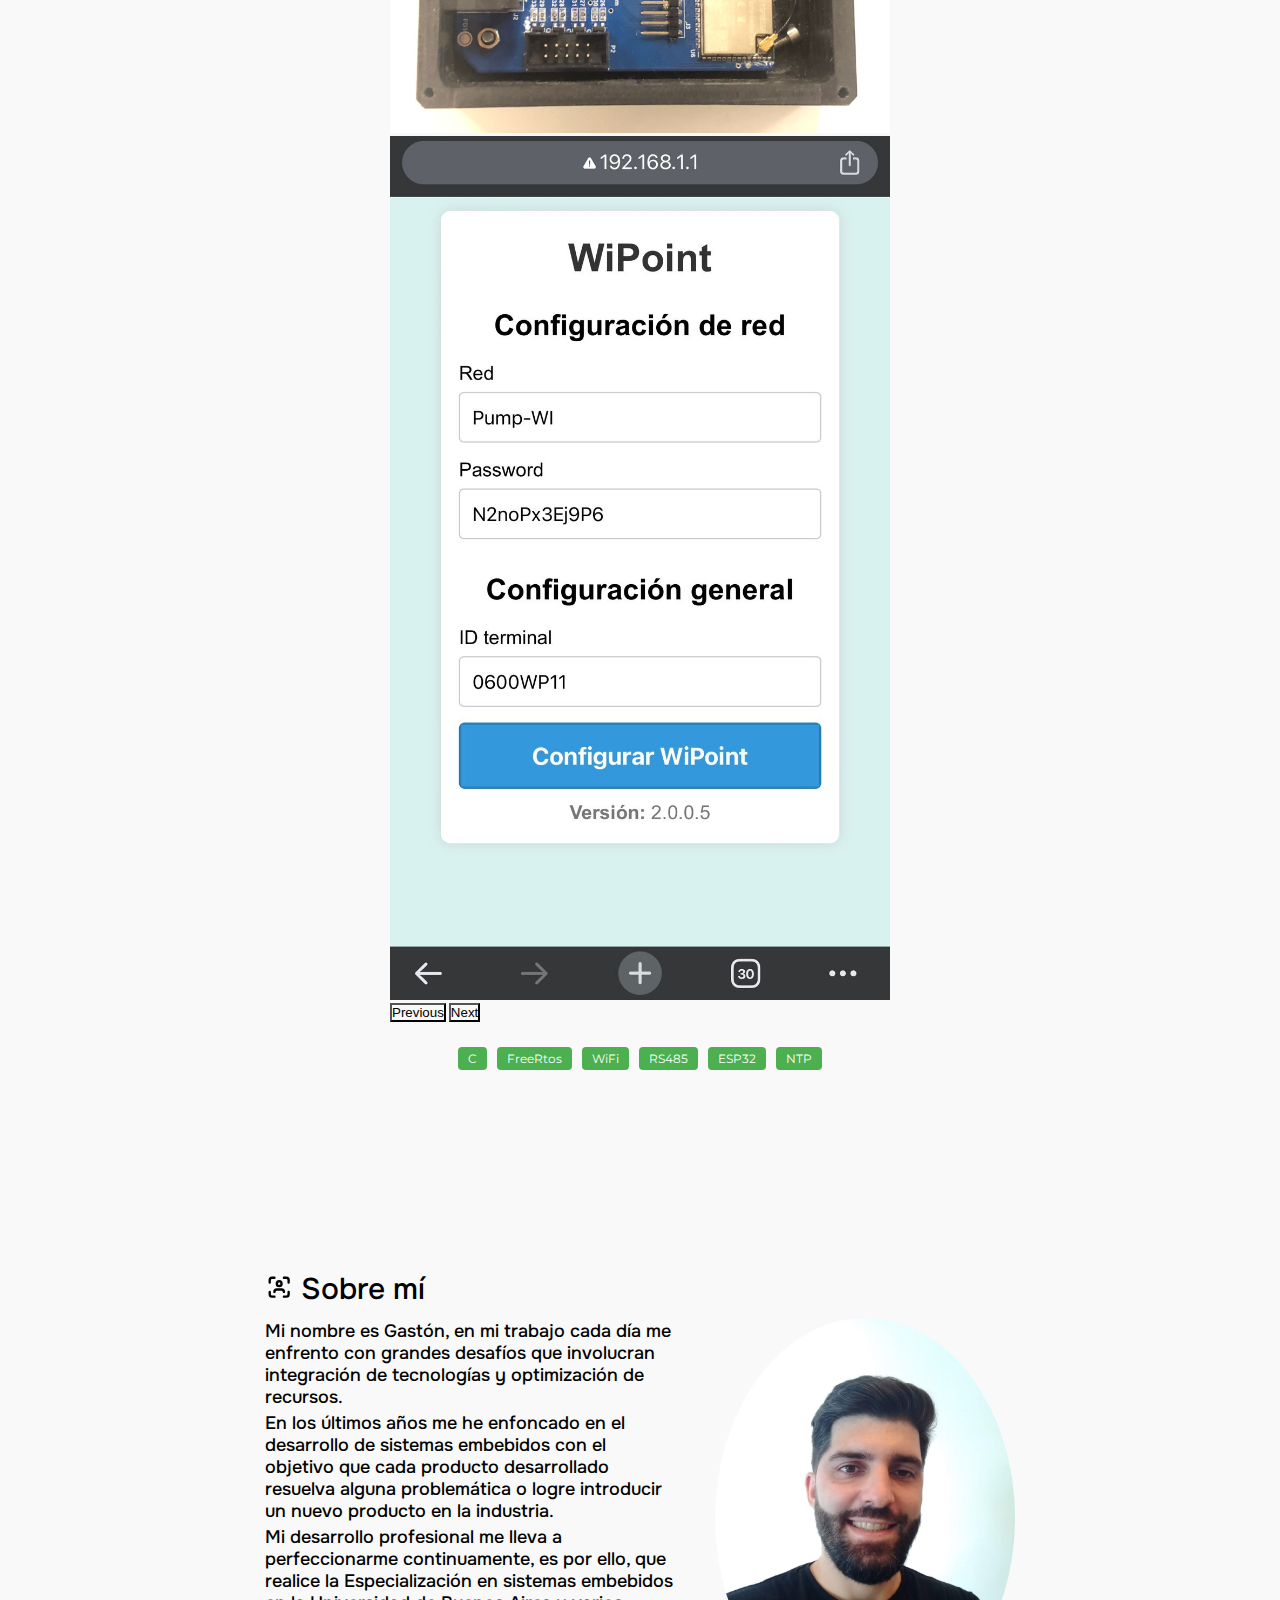
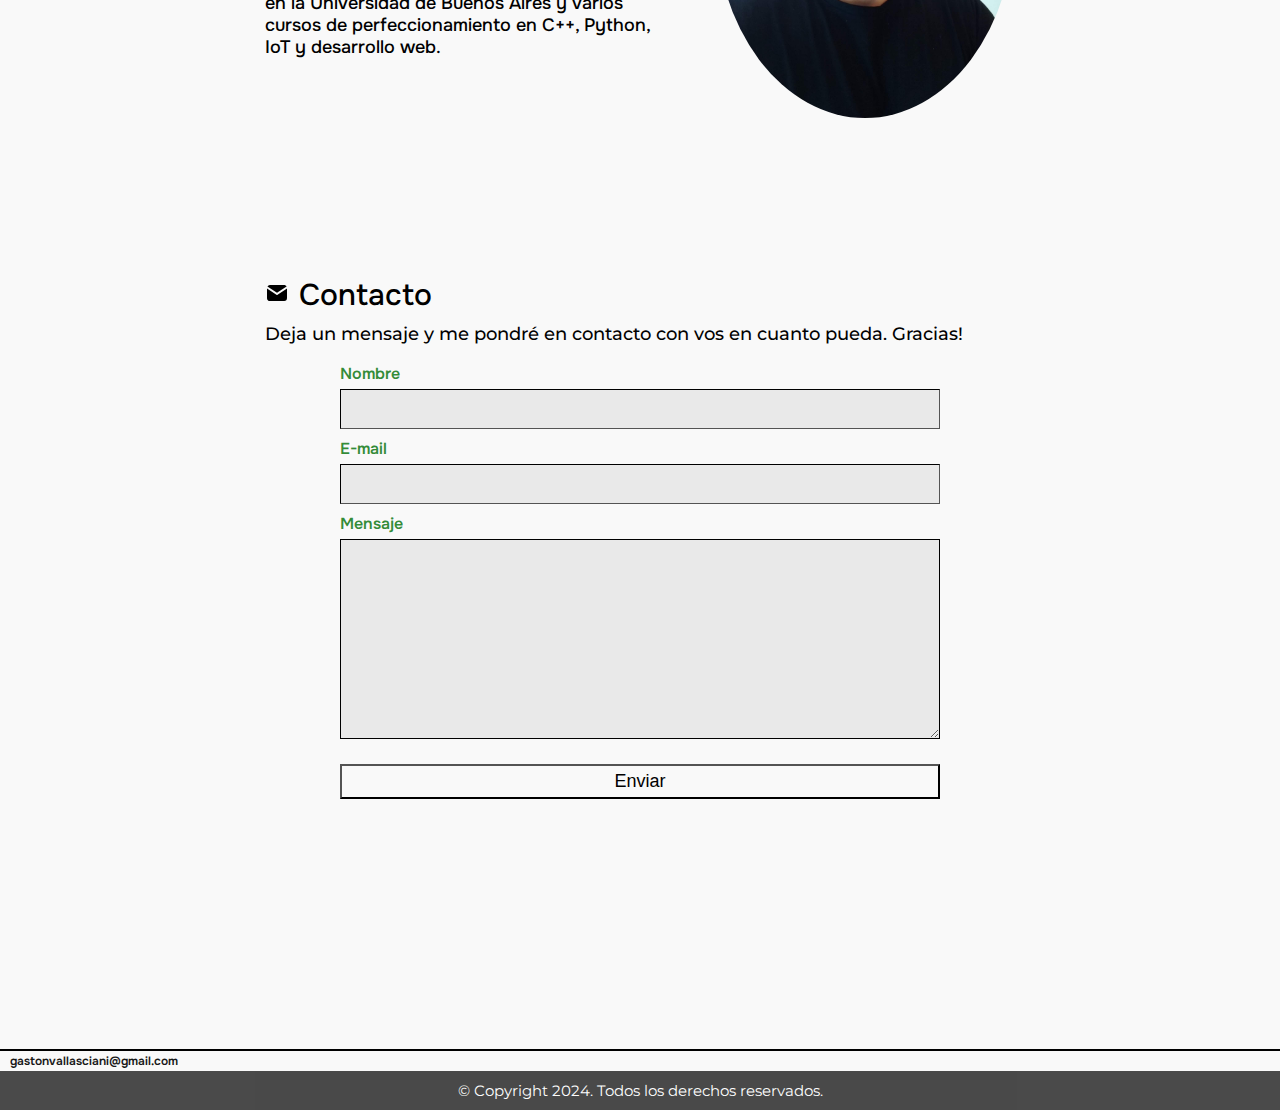
==== commit 01291d8d: "working on responsive" ====
--- a/index.html
+++ b/index.html
@@ -81,7 +81,6 @@
                 <h3 class="homepage_experience_position text_color text_bold"> Ingeniero electrónico | M31 Electrónica SRL</h3>
                 <p> Desarrollo de firmware y hardware para transmisores de AM y FM. Reparación , mantenimiento y calibración de transmisores de radiofrecuencia. </p>
             </div>
-            <a class="homepage_know_more" href="./pages/experience.html">Saber más...</a>
         </section>
 
         <section class="homepage_main_section" id="projects">
@@ -96,7 +95,7 @@
                 <p class="homepage_project_paragraph"> El equipo posee las siguientes características:</p>
                 <ul>
                     <li class="homepage_project_menu_li">Selección de potencia de luces led entre 0 y 100%.</li>
-                    <li class="homepage_project_menu_li">Función Amanecer y Atardecer</li>
+                    <li class="homepage_project_menu_li">Función Amanecer y Atardecer.</li>
                     <li class="homepage_project_menu_li">Permite controlar etapa vegetativa y de floración de la planta.</li>
                     <li class="homepage_project_menu_li">Permite controlar una salida de 220v para controlar humedad del ambiente.</li>
                 </ul>
@@ -178,20 +177,36 @@
                 <h3 class="homepage_project_h3 text_color text_bold">WiPoint</h3>
                 <p class="homepage_project_paragraph">Lorem, ipsum dolor sit amet consectetur adipisicing elit. Natus saepe sunt, quas accusamus ipsam voluptatum molestias sed! Minima a vel, labore at porro hic quasi et asperiores, consequuntur modi aliquam.</p>
                 <div class="homepage_img_container">
-                    <img src="./assets/images/proyectos/WiPoint/hardware WiPoint.jpeg" class="imagen" alt="Hardware WiPoint">
-                    <img src="./assets/images/proyectos/WiPoint/web WiPoint.jpeg" class="imagen" alt="Página web WiPoint">
-                </div>
-                <div class="badge_container">
-                    <span class="badge badge-secondary badge_properties">C</span>
-                    <span class="badge badge-secondary badge_properties">FreeRtos</span>
-                    <span class="badge badge-secondary badge_properties">WiFi</span>
-                    <span class="badge badge-secondary badge_properties">RS485</span>
-                    <span class="badge badge-secondary badge_properties">ESP32</span>
-                    <span class="badge badge-secondary badge_properties">NTP</span>
-                </div>
-                
-            </div>
-            <a class="homepage_know_more" href="./pages/project.html">Ver más...</a>
+                    <div id="carousel_wipoint" class="carousel slide carosuel_size">
+                        <div class="carousel-inner">
+                          <div class="carousel-item active">
+                            <img src="./assets/images/proyectos/WiPoint/gabinete WiPoint.jpeg" class="d-block w-100" alt="control horticultura imagen pcb superior">
+                          </div>
+                          <div class="carousel-item">
+                            <img src="./assets/images/proyectos/WiPoint/hardware WiPoint.jpeg" class="d-block w-100" alt="control horticultura imagen pcb inferior">
+                          </div>
+                          <div class="carousel-item">
+                            <img src="./assets/images/proyectos/WiPoint/web WiPoint.jpeg" class="d-block w-100" alt="control horticultura imagen pcb frontal">
+                          </div>
+                        </div>
+                        <button class="carousel-control-prev" type="button" data-bs-target="#carousel_wipoint" data-bs-slide="prev">
+                          <span class="carousel-control-prev-icon" aria-hidden="true"></span>
+                          <span class="visually-hidden">Previous</span>
+                        </button>
+                        <button class="carousel-control-next" type="button" data-bs-target="#carousel_wipoint" data-bs-slide="next">
+                          <span class="carousel-control-next-icon" aria-hidden="true"></span>
+                          <span class="visually-hidden">Next</span>
+                        </button>
+                      </div>
+            </div>
+            <div class="badge_container">
+                <span class="badge badge-secondary badge_properties">C</span>
+                <span class="badge badge-secondary badge_properties">FreeRtos</span>
+                <span class="badge badge-secondary badge_properties">WiFi</span>
+                <span class="badge badge-secondary badge_properties">RS485</span>
+                <span class="badge badge-secondary badge_properties">ESP32</span>
+                <span class="badge badge-secondary badge_properties">NTP</span>
+            </div>
         </section>
 
         <section class="homepage_about_me_section" id="about_me">
@@ -231,7 +246,7 @@
                         <textarea class="homepage_contact_main_text_area" id="msg" name="user_message"></textarea>
                     </div>
                     <div class="homepage_form_button">
-                        <button class="homepage_know_more" type="submit">Enviar</button>
+                        <button type="submit" class="btn btn-primary button_size">Enviar</button>
                         <input type="hidden" name="_next" value="http://127.0.0.1:3000/"/>
                         <input type="hidden" name="_captcha" value="false"/>
                     </div>
--- a/css/style.css
+++ b/css/style.css
@@ -47,6 +47,14 @@
 /*--------------------------------------------------------------------------------*/
 /*------------------------------ Resources ---------------------------------------*/
 /*--------------------------------------------------------------------------------*/
+
+.button_size {
+    padding: 0.5rem 1rem 0.5rem 1rem;
+    font-size: 1.8rem;
+    width:100%;
+    font-weight: 500;
+}
+
 .badge {
     padding: 0.4rem 1rem;
     background-color: #4CAF50; /* Color de fondo verde, puedes ajustarlo según tus preferencias */
@@ -143,7 +151,7 @@
 
 .mail_text {
     font-family: 'Onest', sans-serif;
-    font-size: 1.5rem;
+    font-size: 1.3rem;
     font-style: normal;
     font-weight: 400;
     color:#000;
@@ -337,10 +345,17 @@
     font-size: 3.5rem;
     font-style: normal;
     font-weight: 700;
-    margin-bottom: 2rem;
     /*opacity: 0.8;*/
     display: flex;
     align-items: center;
+}
+
+@media screen and (max-width: 500px)
+{
+    .homepage_main_tittle {
+        flex-wrap: wrap;
+        gap: 1rem;
+    }
 }
 
 .homepage_redes {
@@ -373,7 +388,7 @@
 }
 
 .homepage_main_section_title {
-    font-size: 3.5rem;
+    font-size: 3rem;
     font-family: 'Onest', sans-serif;
     padding: 0.5rem 1rem 0.5rem 1rem;
     font-weight: 500;
@@ -464,12 +479,12 @@
     width: 100%;
     max-width: 45rem;
     max-height: 50rem;
-    padding: 1rem 3rem 1rem 3rem;
 }
 
 .homepage_img_container {
     display: flex;
     justify-content: space-around;
+    gap: 7rem;
     
 }
 
@@ -477,8 +492,10 @@
 {
     .homepage_img_container {
         flex-wrap: wrap;
+        gap: 1rem;
     }
 }
+
 
 .badge_container {
     display: flex;
@@ -486,6 +503,17 @@
     padding-top: 2rem;
     padding-bottom: 2rem;
     flex-wrap: wrap;
+}
+
+@media screen and (max-width: 768px)
+{
+    .badge_container {
+        justify-content: normal;
+    }
+
+    .badge {
+        margin-left: 0rem;
+    }
 }
 
 .badge_properties {
@@ -586,6 +614,7 @@
     flex-direction: column;
     width: 100%;
     max-width: 60rem;
+    padding-bottom: 0.5rem;
 }
 
 .homepage_contact_main_text {
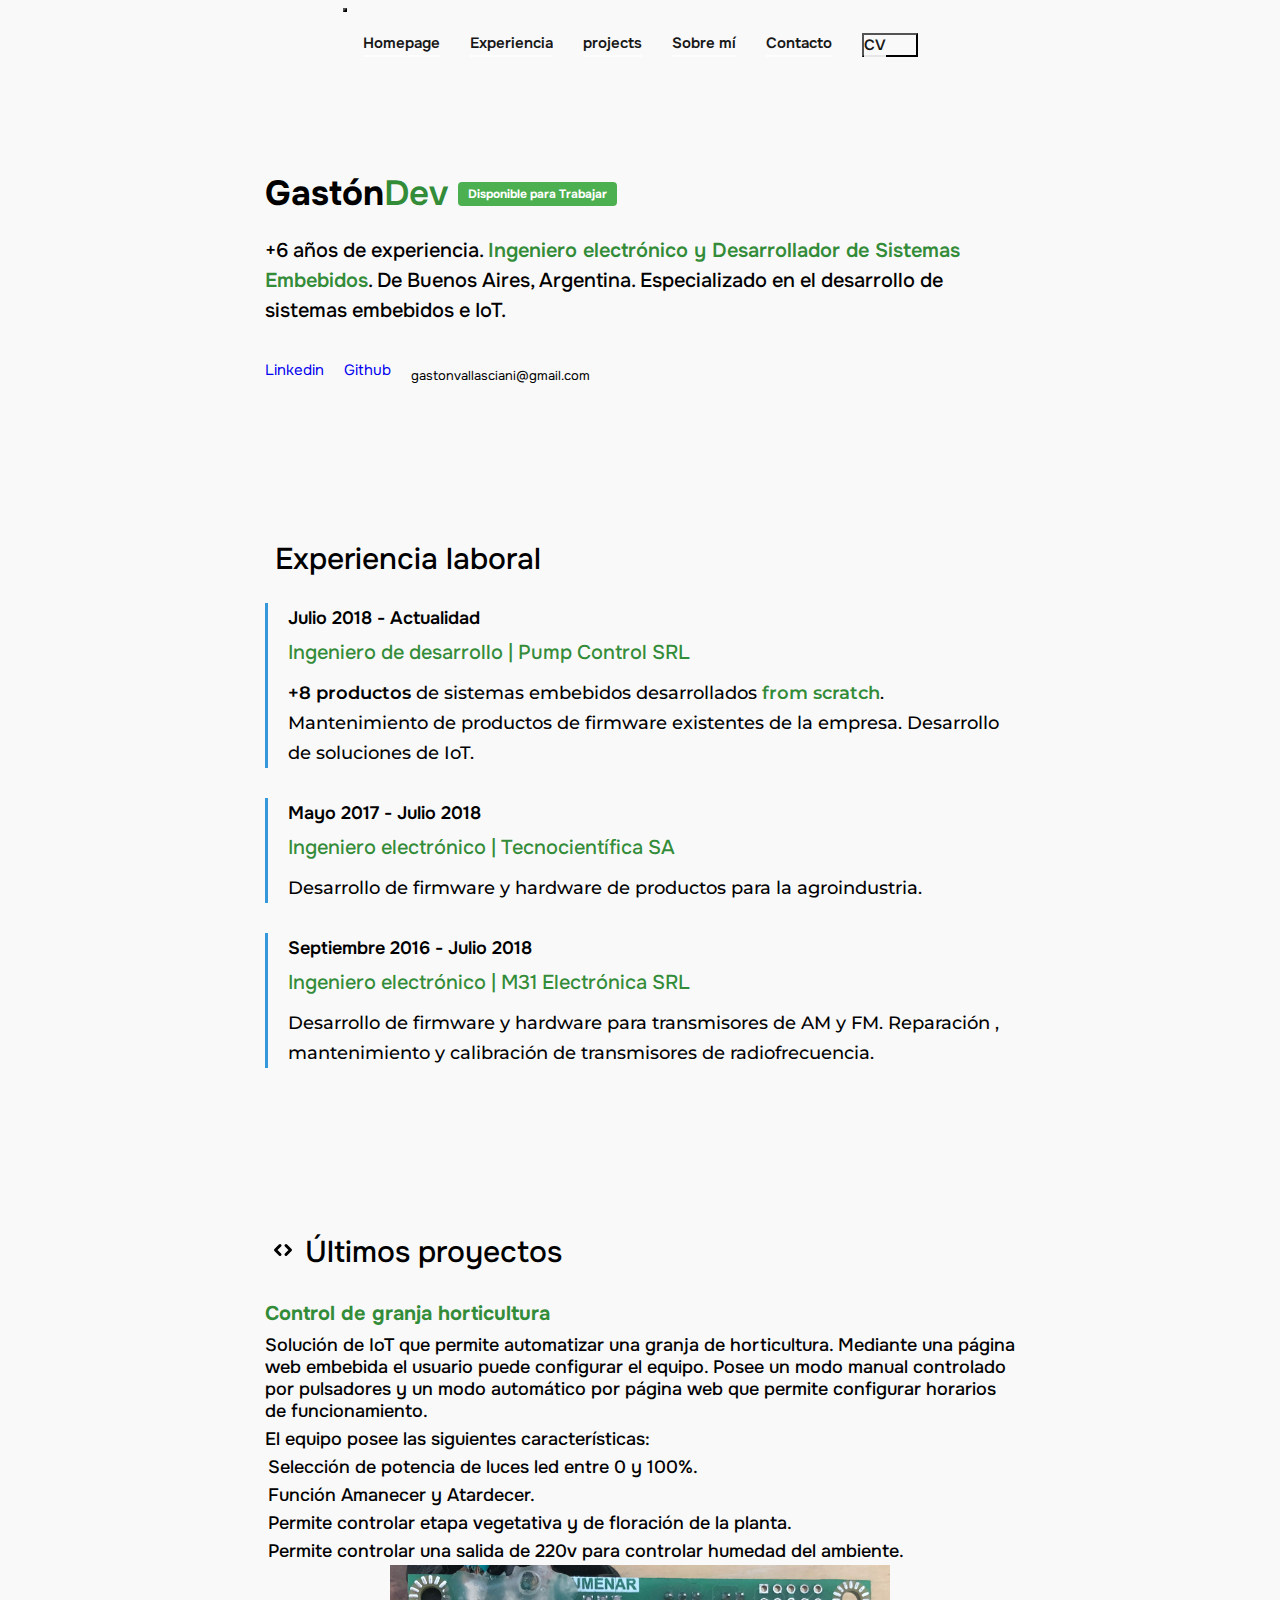
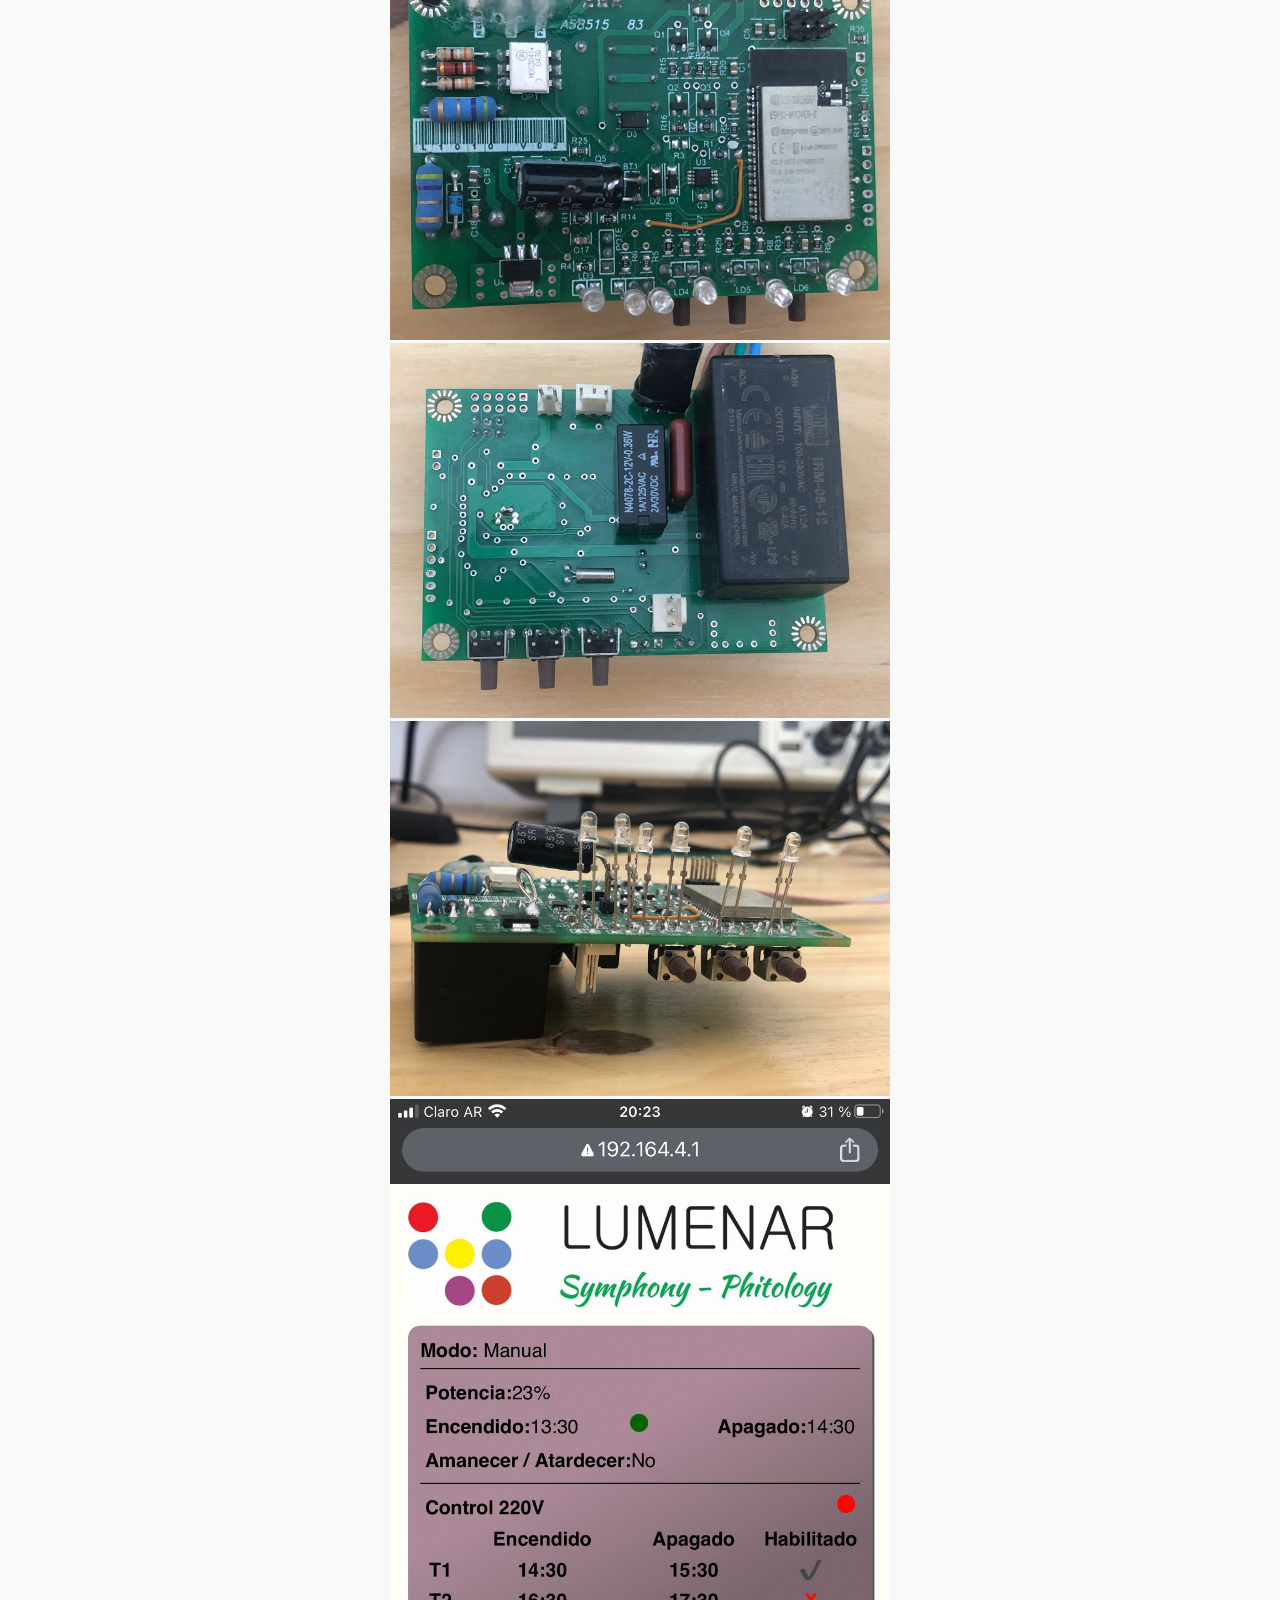
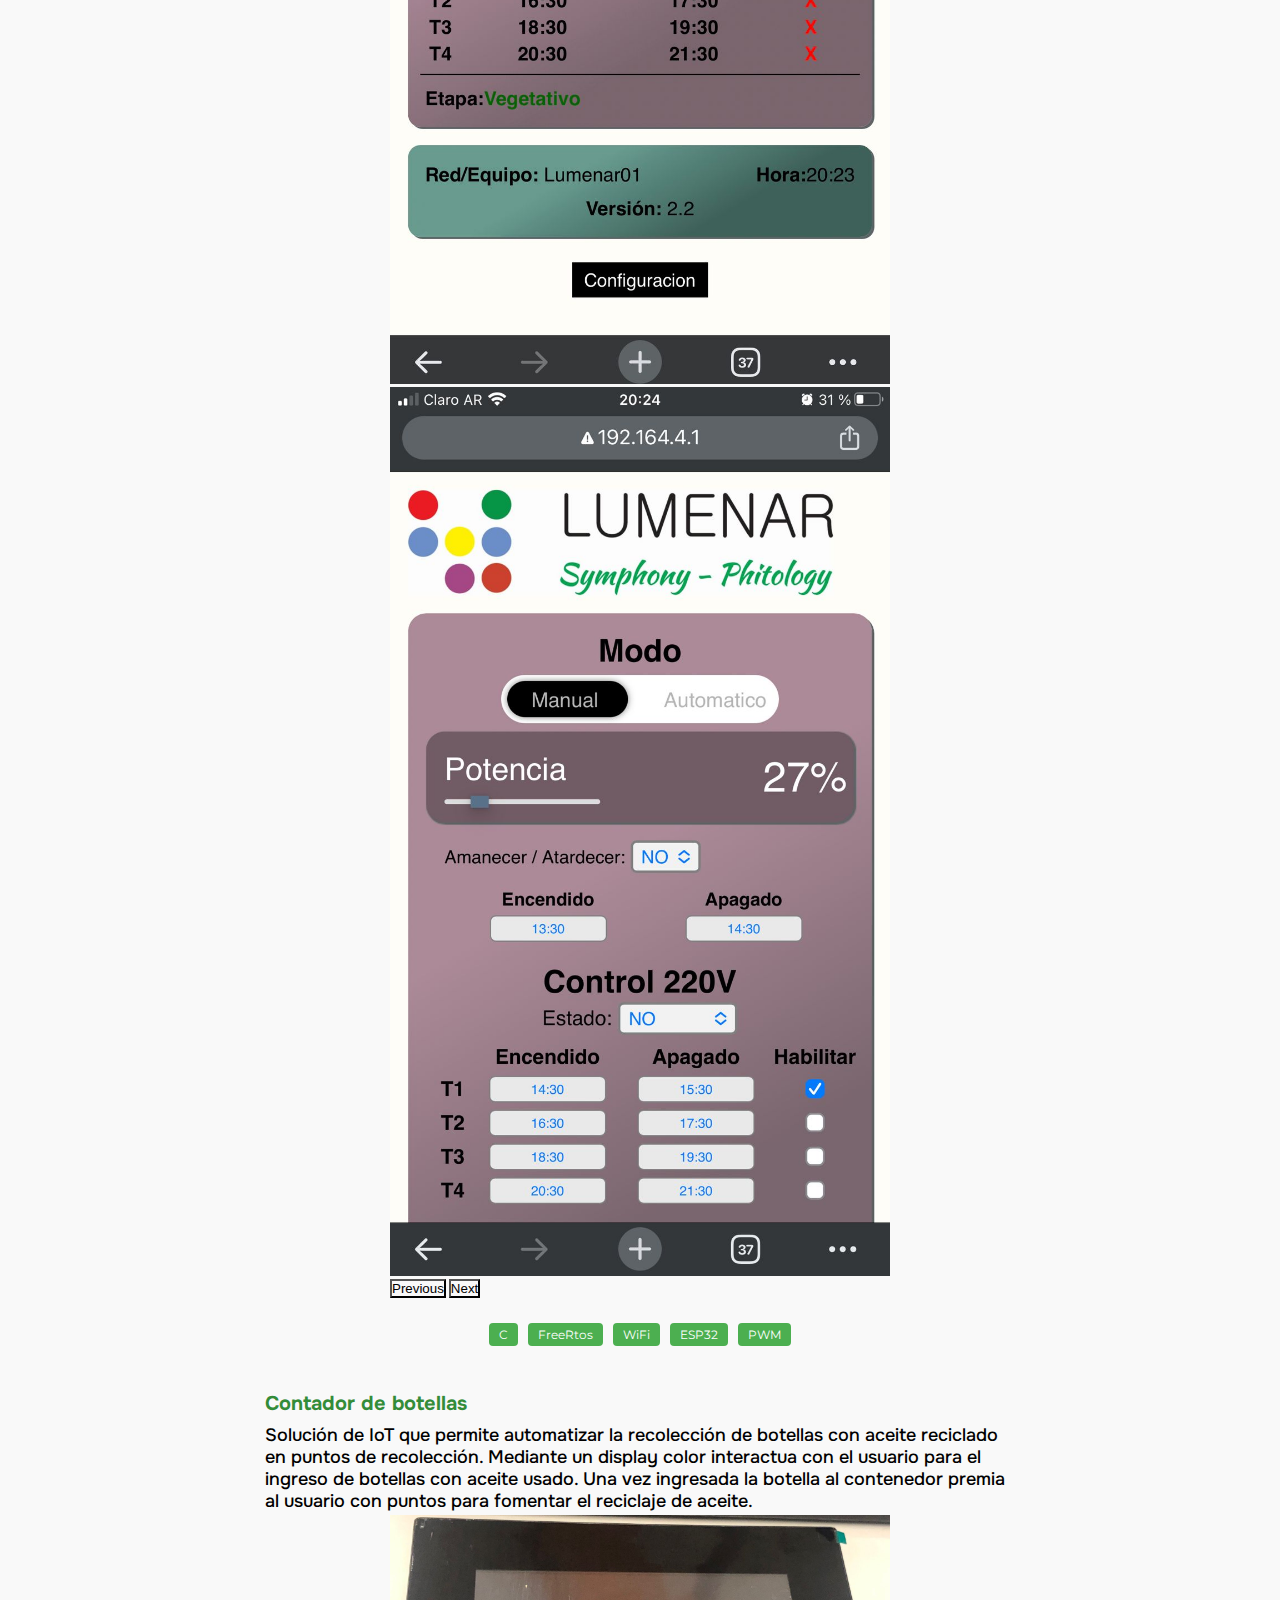
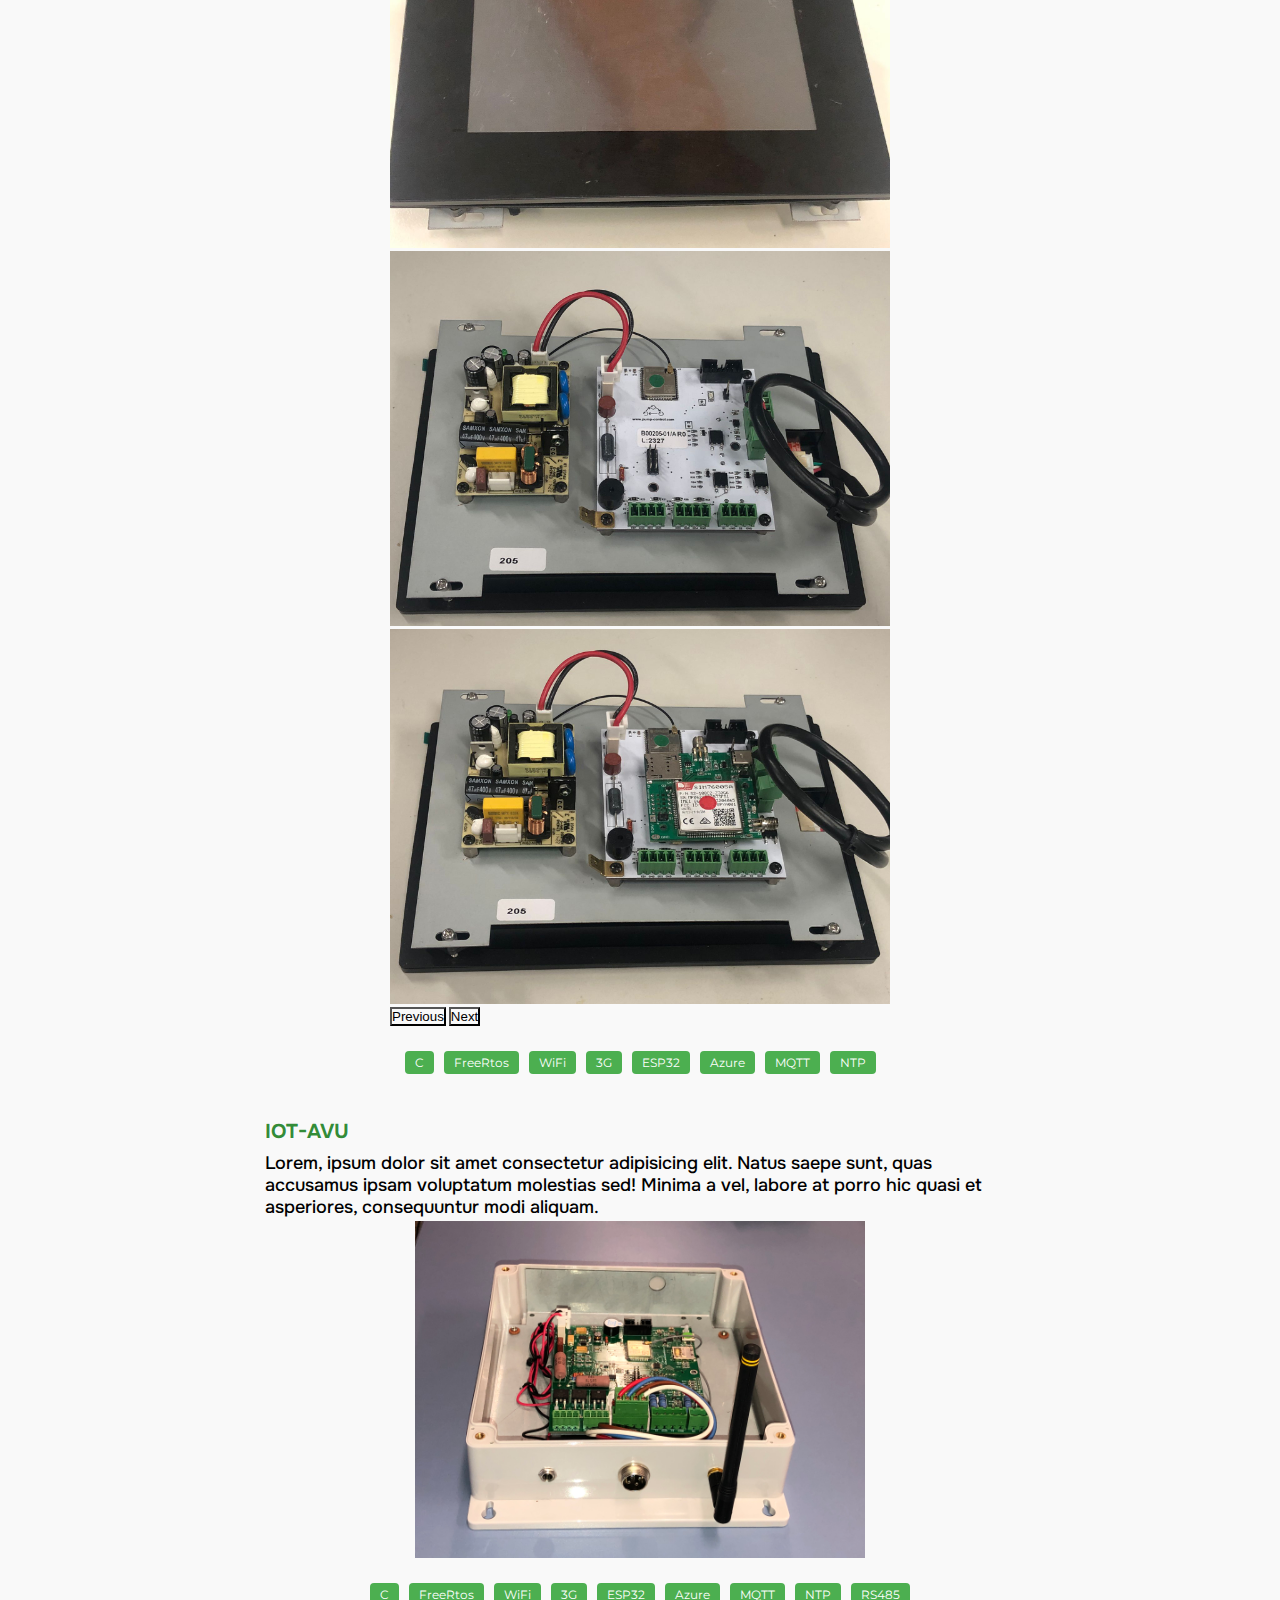
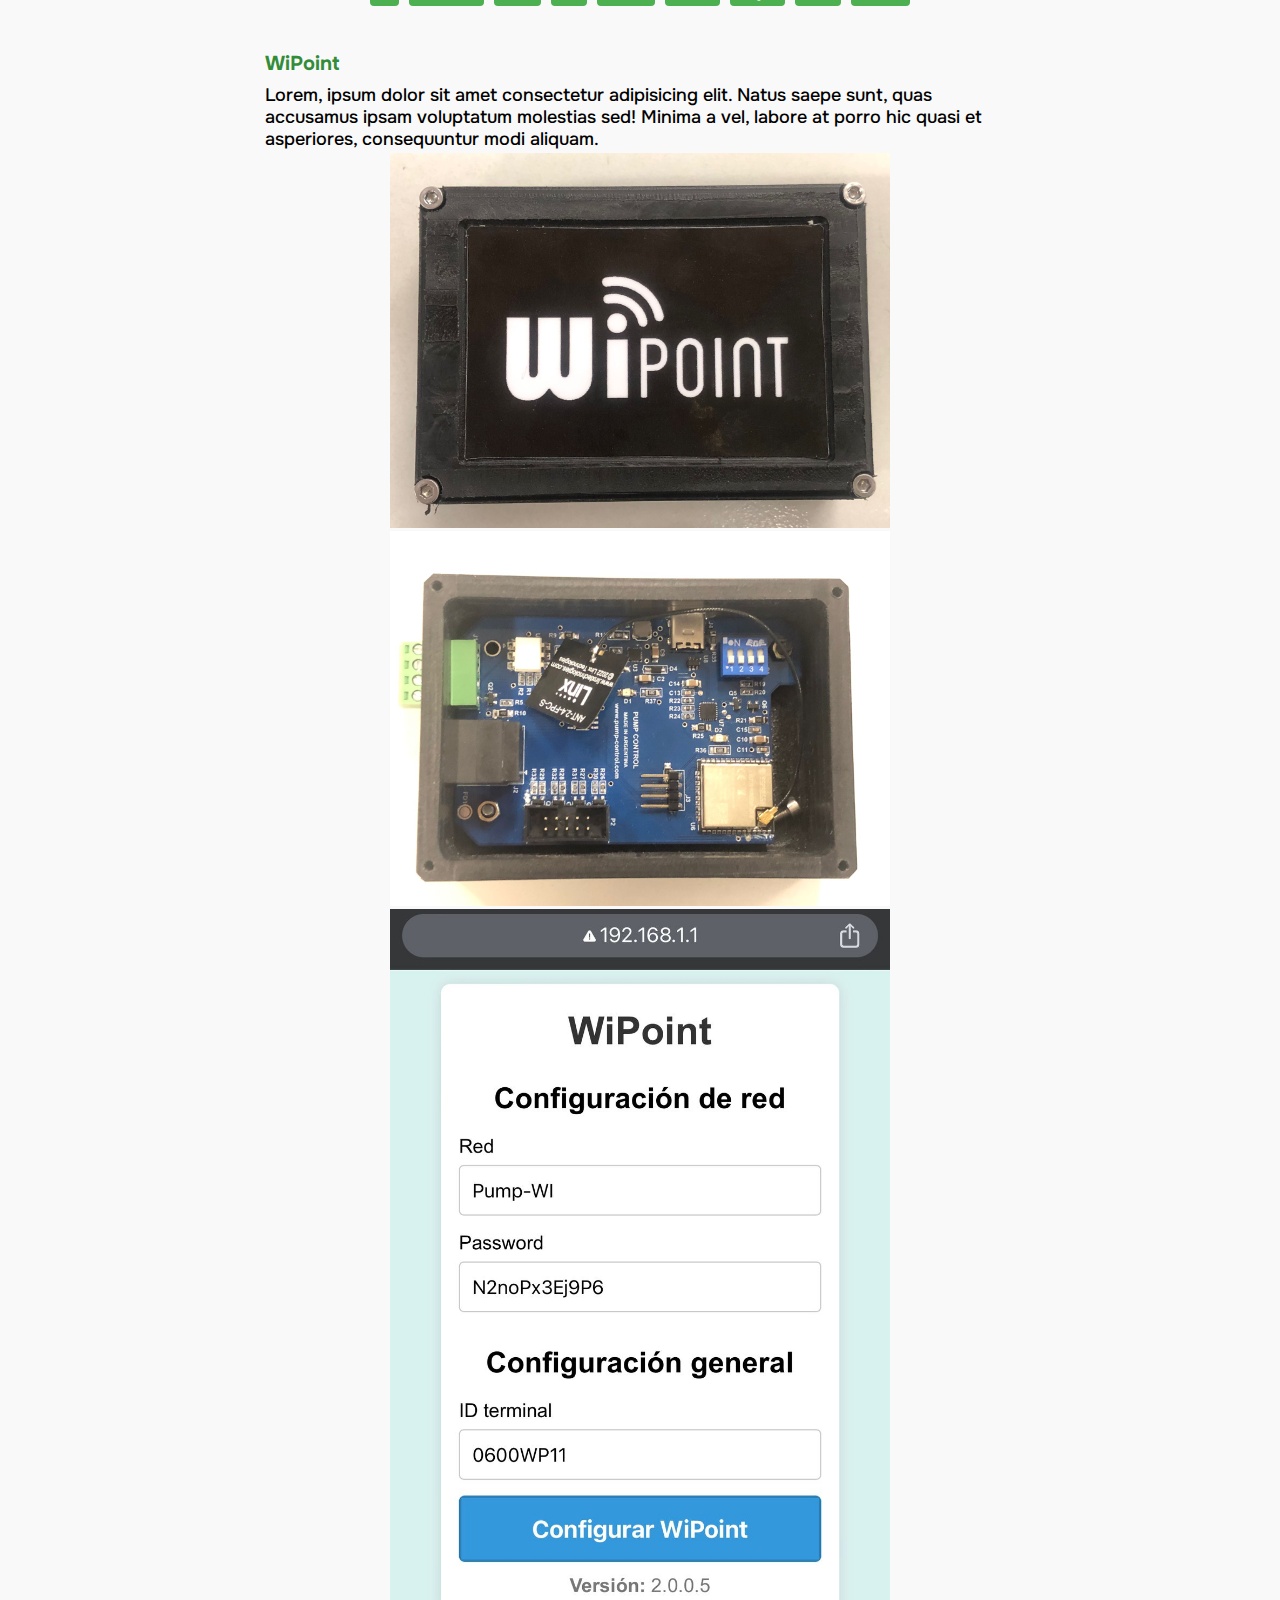
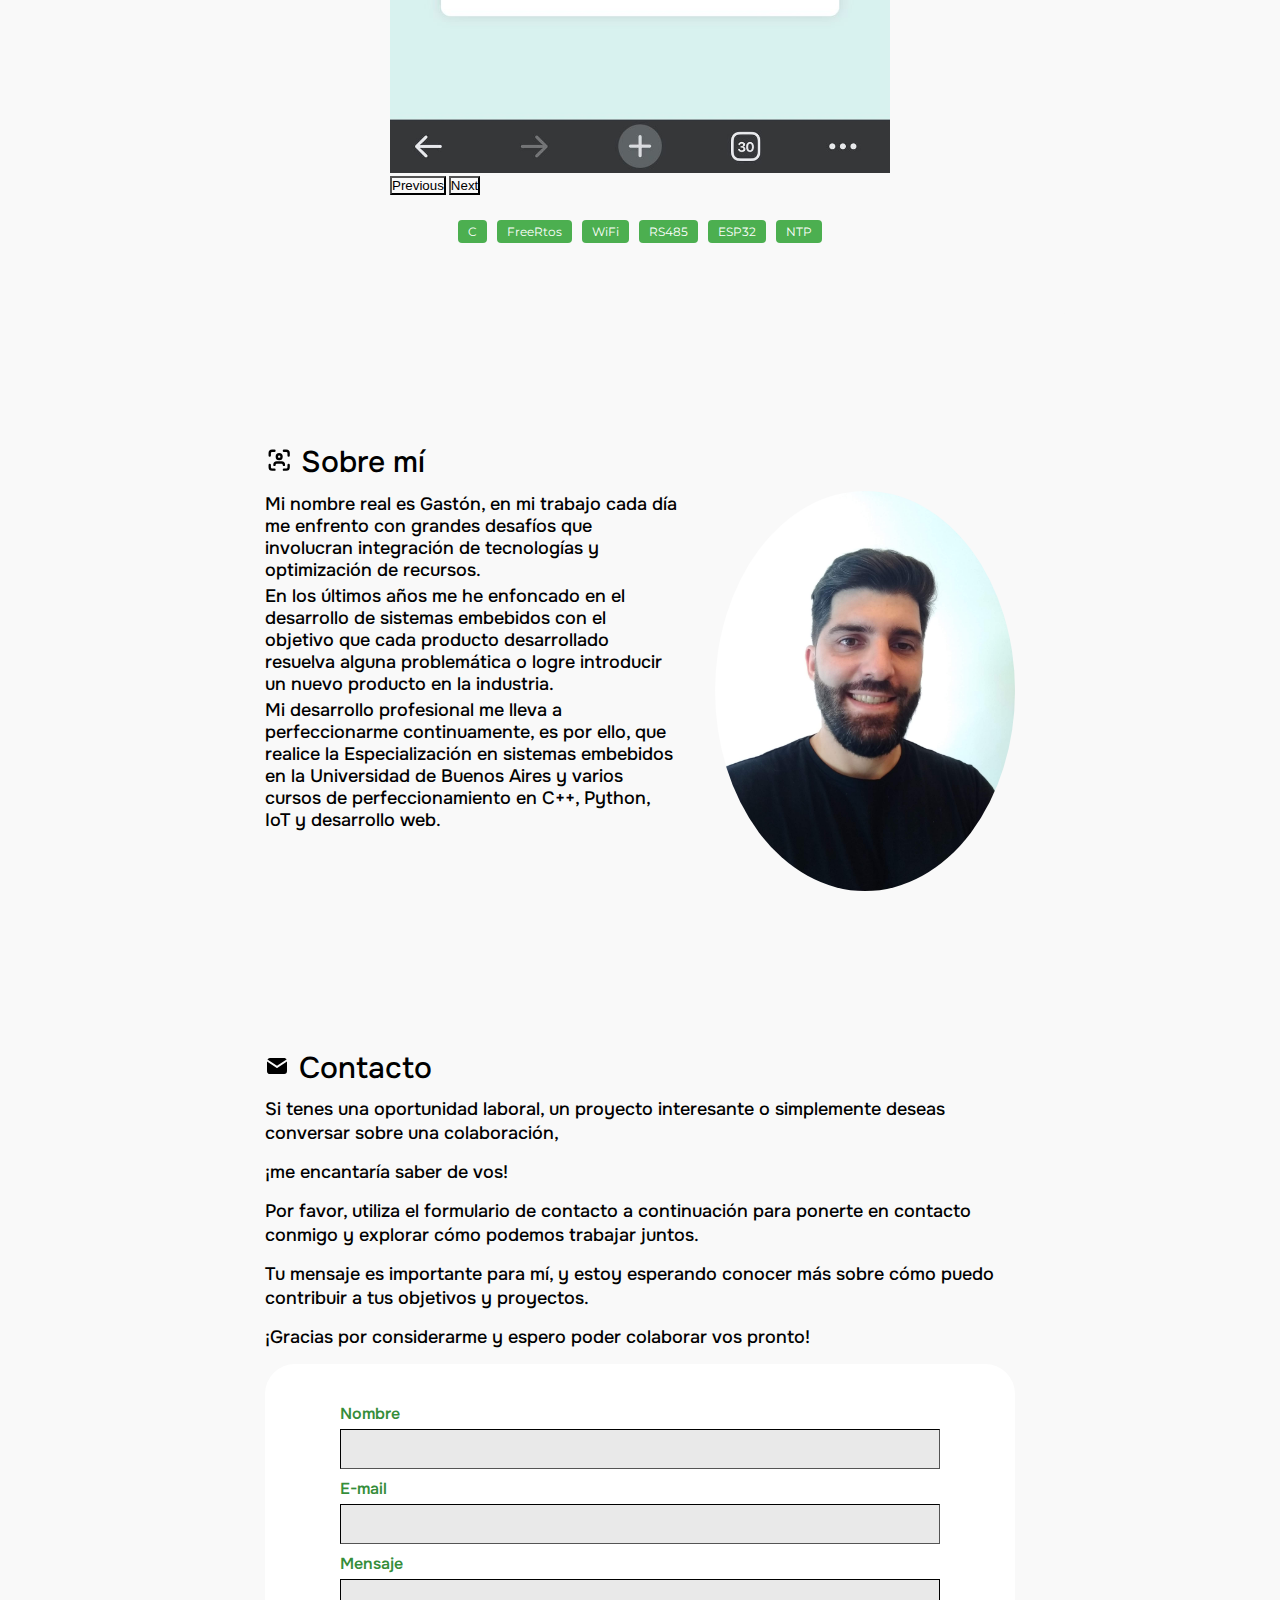
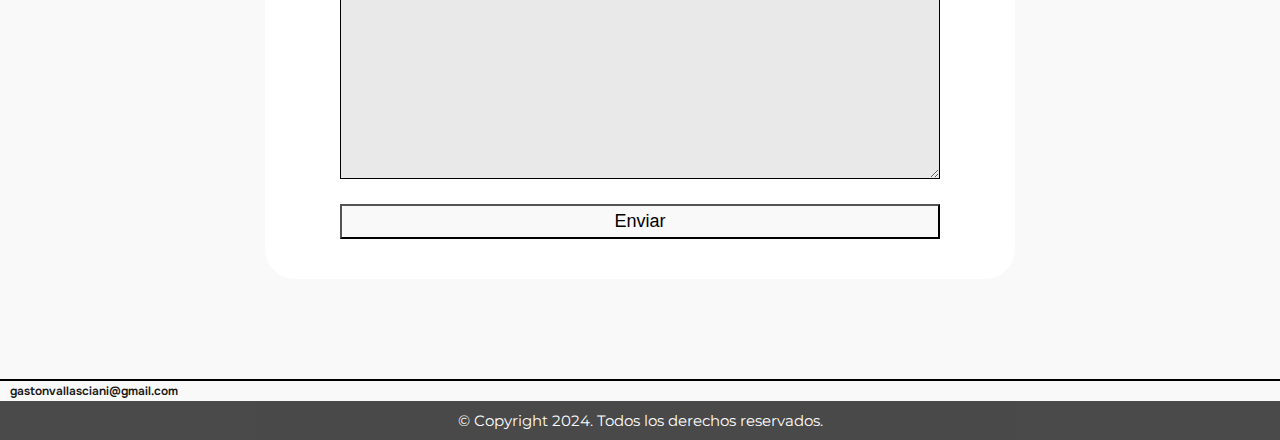
==== commit 0c3f4cdf: "Improving resposive" ====
--- a/index.html
+++ b/index.html
@@ -37,7 +37,7 @@
             <section class="homepage_main_section" id="homepage">
                 <div class="homepage_main_tittle_container">
                     <h2 class="homepage_main_tittle">
-                        <span>Hola! soy Gastón</span>
+                        <span>Gastón<span class="text_color text_bold">Dev</span></span>
                         <a class="badge" href="https://github.com/gastonvallasciani" target="_blank">Disponible para Trabajar</a>
                     </h2>
                 </div>
@@ -142,7 +142,27 @@
                 <h3 class="homepage_project_h3 text_color text_bold">Contador de botellas</h3>
                 <p class="homepage_project_paragraph"> Solución de IoT que permite automatizar la recolección de botellas con aceite reciclado en puntos de recolección. Mediante un display color interactua con el usuario para el ingreso de botellas con aceite usado. Una vez ingresada la botella al contenedor premia al usuario con puntos para fomentar el reciclaje de aceite.</p>
                 <div class="homepage_img_container">
-                    <img src="./assets/images/proyectos/acu gastronomico/acu_img.JPG" class="imagen" alt="Imagen 1">
+                    <div id="carousel_contador_botellas" class="carousel slide carosuel_size">
+                        <div class="carousel-inner">
+                          <div class="carousel-item active">
+                            <img src="./assets/images/proyectos/acu gastronomico/display.jpeg" class="d-block w-100" alt="contador de botellas display">
+                          </div>
+                          <div class="carousel-item">
+                            <img src="./assets/images/proyectos/acu gastronomico/electronica.jpeg" class="d-block w-100" alt="contador de botellas electronica">
+                          </div>
+                          <div class="carousel-item">
+                            <img src="./assets/images/proyectos/acu gastronomico/electronica 3g.jpeg" class="d-block w-100" alt="contador de botelas electronica con 3g">
+                          </div>     
+                        </div>
+                        <button class="carousel-control-prev" type="button" data-bs-target="#carousel_contador_botellas" data-bs-slide="prev">
+                          <span class="carousel-control-prev-icon" aria-hidden="true"></span>
+                          <span class="visually-hidden">Previous</span>
+                        </button>
+                        <button class="carousel-control-next" type="button" data-bs-target="#carousel_contador_botellas" data-bs-slide="next">
+                          <span class="carousel-control-next-icon" aria-hidden="true"></span>
+                          <span class="visually-hidden">Next</span>
+                        </button>
+                      </div>
                 </div>
                 <div class="badge_container">
                     <span class="badge badge-secondary badge_properties">C</span>
@@ -216,7 +236,7 @@
             </div>
             <div class="homepage_about_me_section_img_p_container">
                 <div class="homepage_about_me_section_paragraph_container">
-                    <p class="homepage_about_me_section_paragraph_style"> Mi nombre es Gastón, en mi trabajo cada día me enfrento con grandes desafíos que involucran integración de tecnologías y optimización de recursos.</p>
+                    <p class="homepage_about_me_section_paragraph_style"> Mi nombre real es Gastón, en mi trabajo cada día me enfrento con grandes desafíos que involucran integración de tecnologías y optimización de recursos.</p>
                     <p class="homepage_about_me_section_paragraph_style"> En los últimos años me he enfoncado en el desarrollo de sistemas embebidos con el objetivo que cada producto desarrollado resuelva alguna problemática o logre introducir un nuevo producto en la industria.</p>
                     <p class="homepage_about_me_section_paragraph_style"> Mi desarrollo profesional me lleva a perfeccionarme continuamente, es por ello, que realice la Especialización en sistemas embebidos en la Universidad de Buenos Aires y varios cursos de perfeccionamiento en C++, Python, IoT y desarrollo web.</p>   
                 </div>
@@ -231,7 +251,11 @@
                 <svg xmlns="http://www.w3.org/2000/svg" class="icon icon-tabler icon-tabler-mail-filled" width="24" height="24" viewBox="0 0 24 24" stroke-width="2" stroke="currentColor" fill="none" stroke-linecap="round" stroke-linejoin="round"><path stroke="none" d="M0 0h24v24H0z" fill="none"/><path d="M22 7.535v9.465a3 3 0 0 1 -2.824 2.995l-.176 .005h-14a3 3 0 0 1 -2.995 -2.824l-.005 -.176v-9.465l9.445 6.297l.116 .066a1 1 0 0 0 .878 0l.116 -.066l9.445 -6.297z" stroke-width="0" fill="currentColor" /><path d="M19 4c1.08 0 2.027 .57 2.555 1.427l-9.555 6.37l-9.555 -6.37a2.999 2.999 0 0 1 2.354 -1.42l.201 -.007h14z" stroke-width="0" fill="currentColor" /></svg>                <h2 class="homepage_main_section_title">Contacto</h2>
             </div>
             <div class="homepage_contact_section_form_p_container">
-                <p class="homepage_contact_main_p">Deja un mensaje y me pondré en contacto con vos en cuanto pueda. Gracias!</p>
+                <p class="homepage_contact_main_p">Si tenes una oportunidad laboral, un proyecto interesante o simplemente deseas conversar sobre una colaboración, </p> 
+                <p class="homepage_contact_main_p">¡me encantaría saber de vos!</p> 
+                <p class="homepage_contact_main_p">Por favor, utiliza el formulario de contacto a continuación para ponerte en contacto conmigo y explorar cómo podemos trabajar juntos.</p>
+                <p class="homepage_contact_main_p">Tu mensaje es importante para mí, y estoy esperando conocer más sobre cómo puedo contribuir a tus objetivos y proyectos.</p>
+                <p class="homepage_contact_main_p">¡Gracias por considerarme y espero poder colaborar vos pronto!</p>
                 <form class="homepage_contact_form_container" action="https://formsubmit.co/gastonvallasciani@gmail.com" method="post">
                     <div class="homepage_contact_main_label_text_container">
                         <label class="homepage_contact_main_label" for="name">Nombre</label>
--- a/css/style.css
+++ b/css/style.css
@@ -417,7 +417,23 @@
     font-style: normal;
     font-weight: 500;
     line-height: 3rem;
-  }
+}
+
+@media screen and (max-width: 500px)
+{
+    .homepage_experience {
+        font-size: 1.6rem;
+        line-height: 2.4rem;
+    }
+
+    .homepage_experience_position {
+        font-size: 1.8rem;
+    }
+
+    .homepage_redes {
+        flex-wrap: nowrap;
+    }
+}
 
 .homepage_know_more {
     font-family: 'Onest', sans-serif;
@@ -469,6 +485,23 @@
     list-style: disc;
 }
 
+@media screen and (max-width: 500px)
+{
+    .homepage_project_h3 {
+        font-size: 1.8rem;
+    }
+
+    .homepage_project_paragraph {
+        font-size: 1.6rem;
+        line-height: 2.4rem;
+    }
+
+    .homepage_project_menu_li {
+        font-size: 1.6rem;
+        line-height: 2.4rem;
+    }
+}
+
 .contenedor-imagen {
     overflow: hidden;
     position: relative;
@@ -545,31 +578,43 @@
     text-align: left;
 }
 
-.homepage_about_me_section_img_p_container {
-    display: flex;
-    flex-direction: row;
-    flex-wrap: wrap;
-}
-/*--------------------------------------------------------------------------------*/
-.homepage_contact_section_form_p_container {
-    display: flex;
-    flex-direction: column;
-    align-items: flex-start;
-}
-
-.homepage_contact_section_form_container {
-    display: flex;
-    width: 100%;
-    align-items: center;
-    justify-content: space-evenly;
-}
-
 .img_me{ 
     max-width: 100%; 
     height: auto;
     border-radius: 50%;
 }
 
+@media screen and (max-width: 500px)
+{
+    .homepage_about_me_section_paragraph_style {
+        font-size: 1.6rem;
+        line-height: 2.4rem;
+        max-width: 100%; 
+    }
+    .img_me{ 
+        max-width: 0%; 
+    }
+}
+
+.homepage_about_me_section_img_p_container {
+    display: flex;
+    flex-direction: row;
+    flex-wrap: wrap;
+}
+/*--------------------------------------------------------------------------------*/
+.homepage_contact_section_form_p_container {
+    display: flex;
+    flex-direction: column;
+    align-items: flex-start;
+}
+
+.homepage_contact_section_form_container {
+    display: flex;
+    width: 100%;
+    align-items: center;
+    justify-content: space-evenly;
+}
+
 
 .homepage_contact_section {
     display: flex;
@@ -584,16 +629,32 @@
     flex-direction: column;
     width:100%;
     align-items: center;
+    background-color: #fff;
+    padding: 4rem;
+    border-radius: 3rem;
 }
 
 .homepage_contact_main_p{
     font-size: 1.8rem;
     font-style: normal;
     font-weight: 500;
-    line-height: 2rem;
-    margin-bottom: 2rem;
-}
-
+    line-height: 2.4rem;
+    padding-bottom: 1.5rem;
+    font-family: 'Onest', sans-serif;
+
+}
+
+@media screen and (max-width: 500px)
+{
+    .homepage_contact_form_container {
+        padding: 3rem 2rem 3rem 2rem;
+    }
+
+    .homepage_contact_main_p{
+        font-size: 1.6rem;
+    }
+
+}
 
 .homepage_contact_main_label {
     color: #06740cd2;
@@ -606,6 +667,7 @@
     width: 100%;
     border-width: 0.1rem;
     border-color: #000;
+    background-color: #fff;
 }
 
 .homepage_contact_main_label_text_container{
@@ -615,6 +677,8 @@
     width: 100%;
     max-width: 60rem;
     padding-bottom: 0.5rem;
+    background-color: #fff;
+
 }
 
 .homepage_contact_main_text {
@@ -938,7 +1002,7 @@
 /*--------------------------------Footer------------------------------------------*/
 /*--------------------------------------------------------------------------------*/
 .footer {
-    margin-top: 20rem;
+    margin-top: 5rem;
     display: flex;
     flex-direction: column;
     border-top: 2px solid #000;
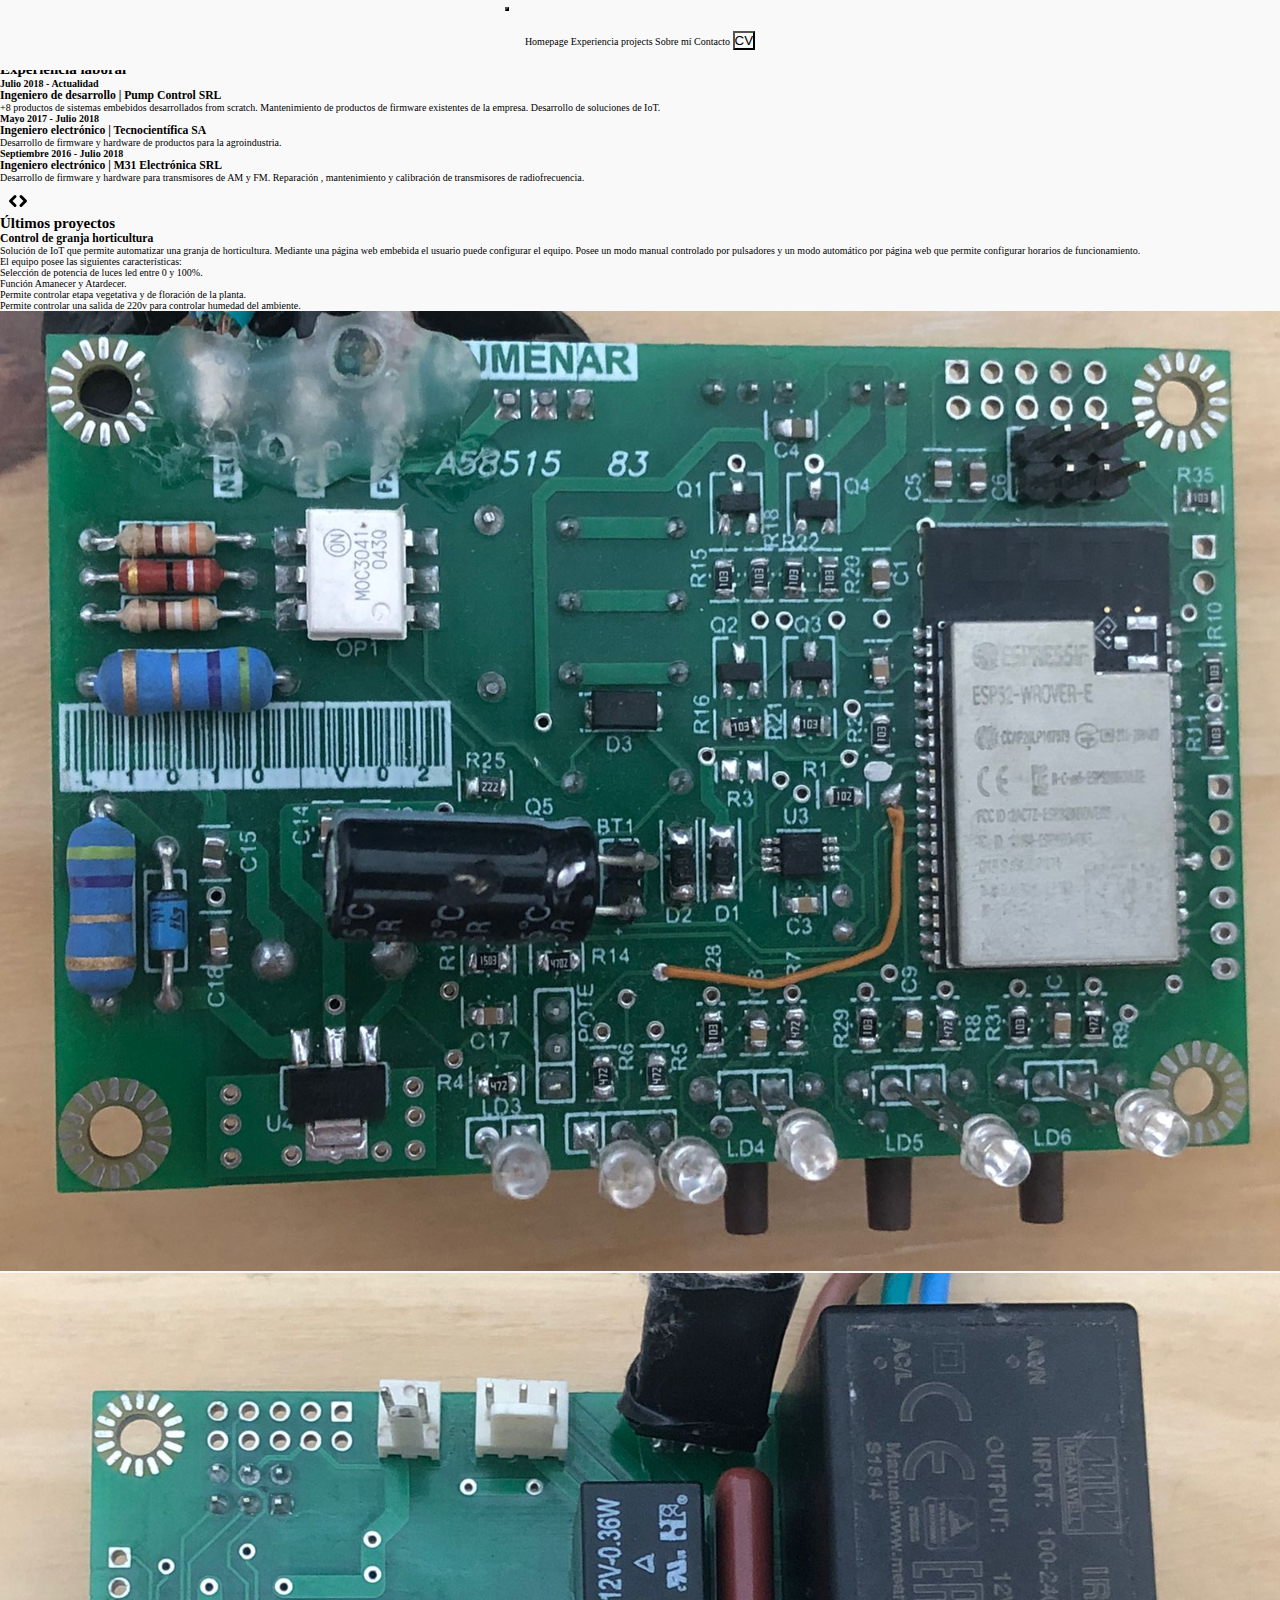
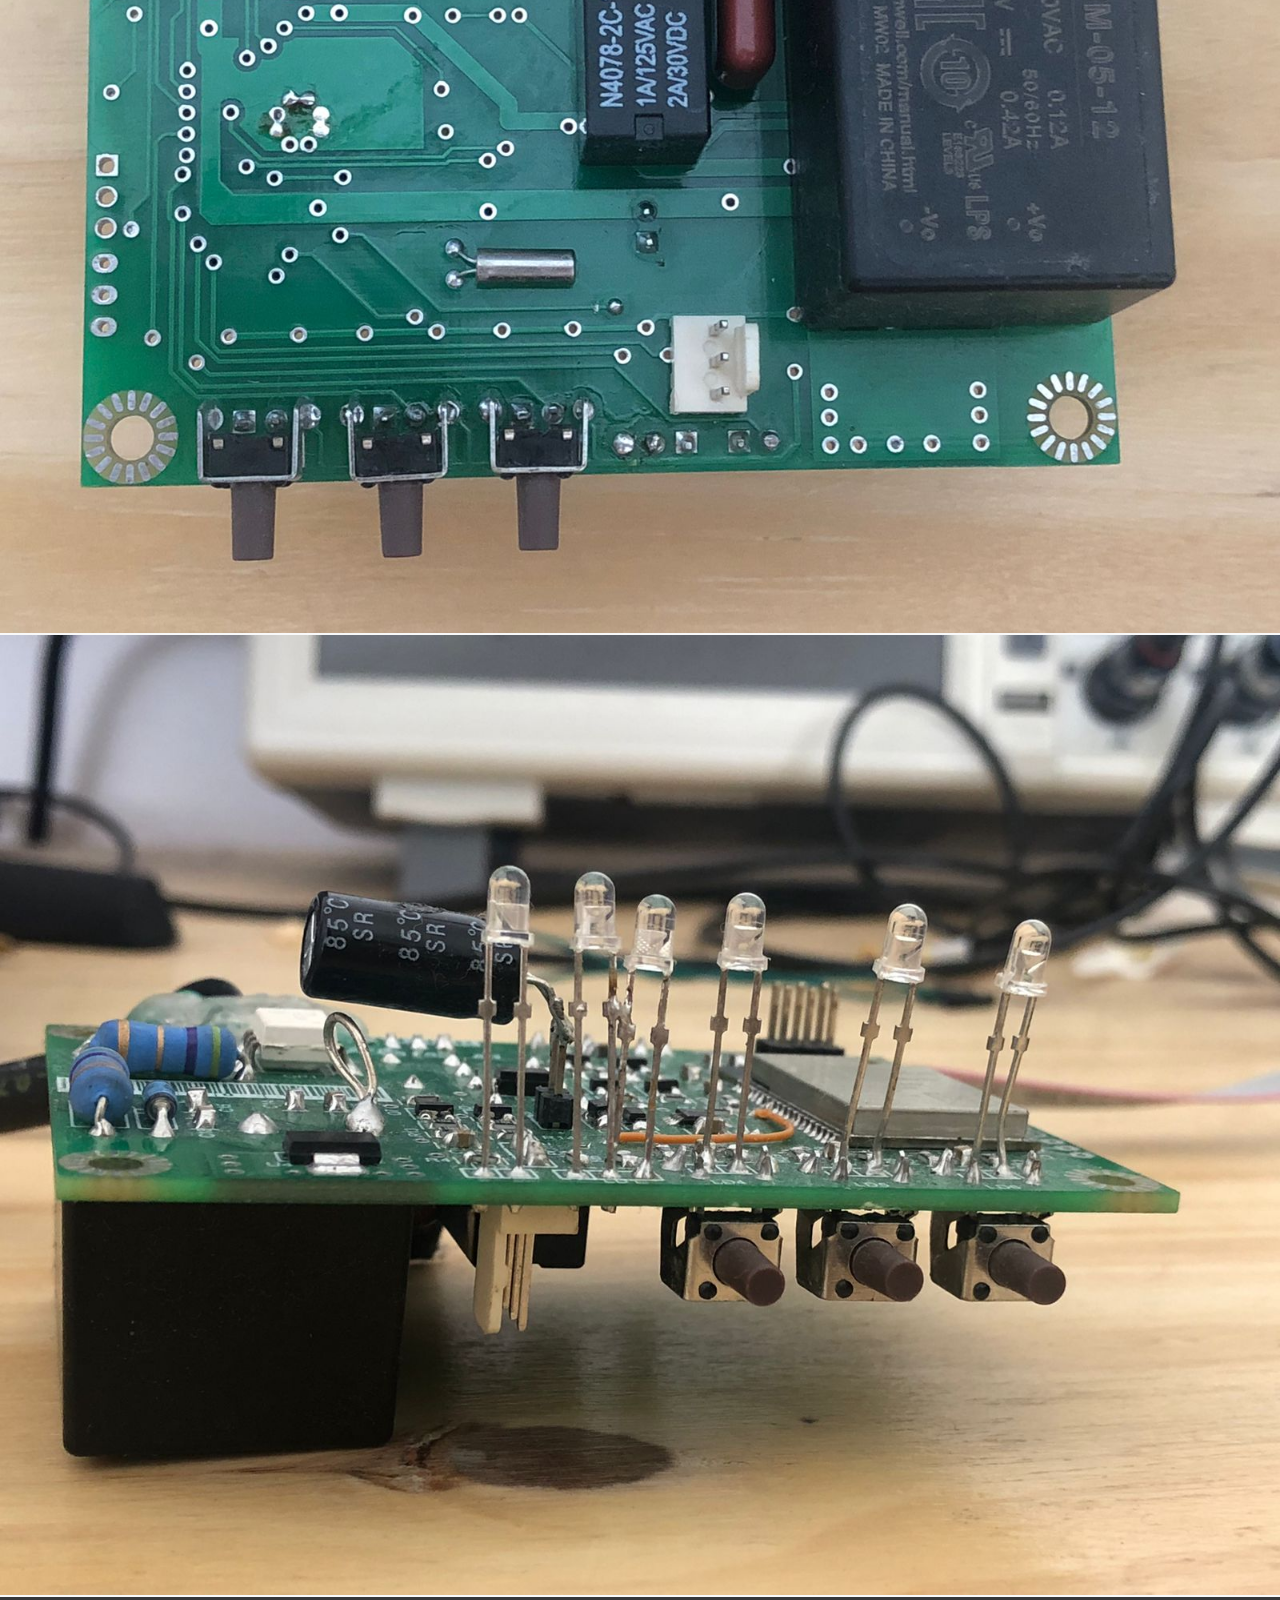
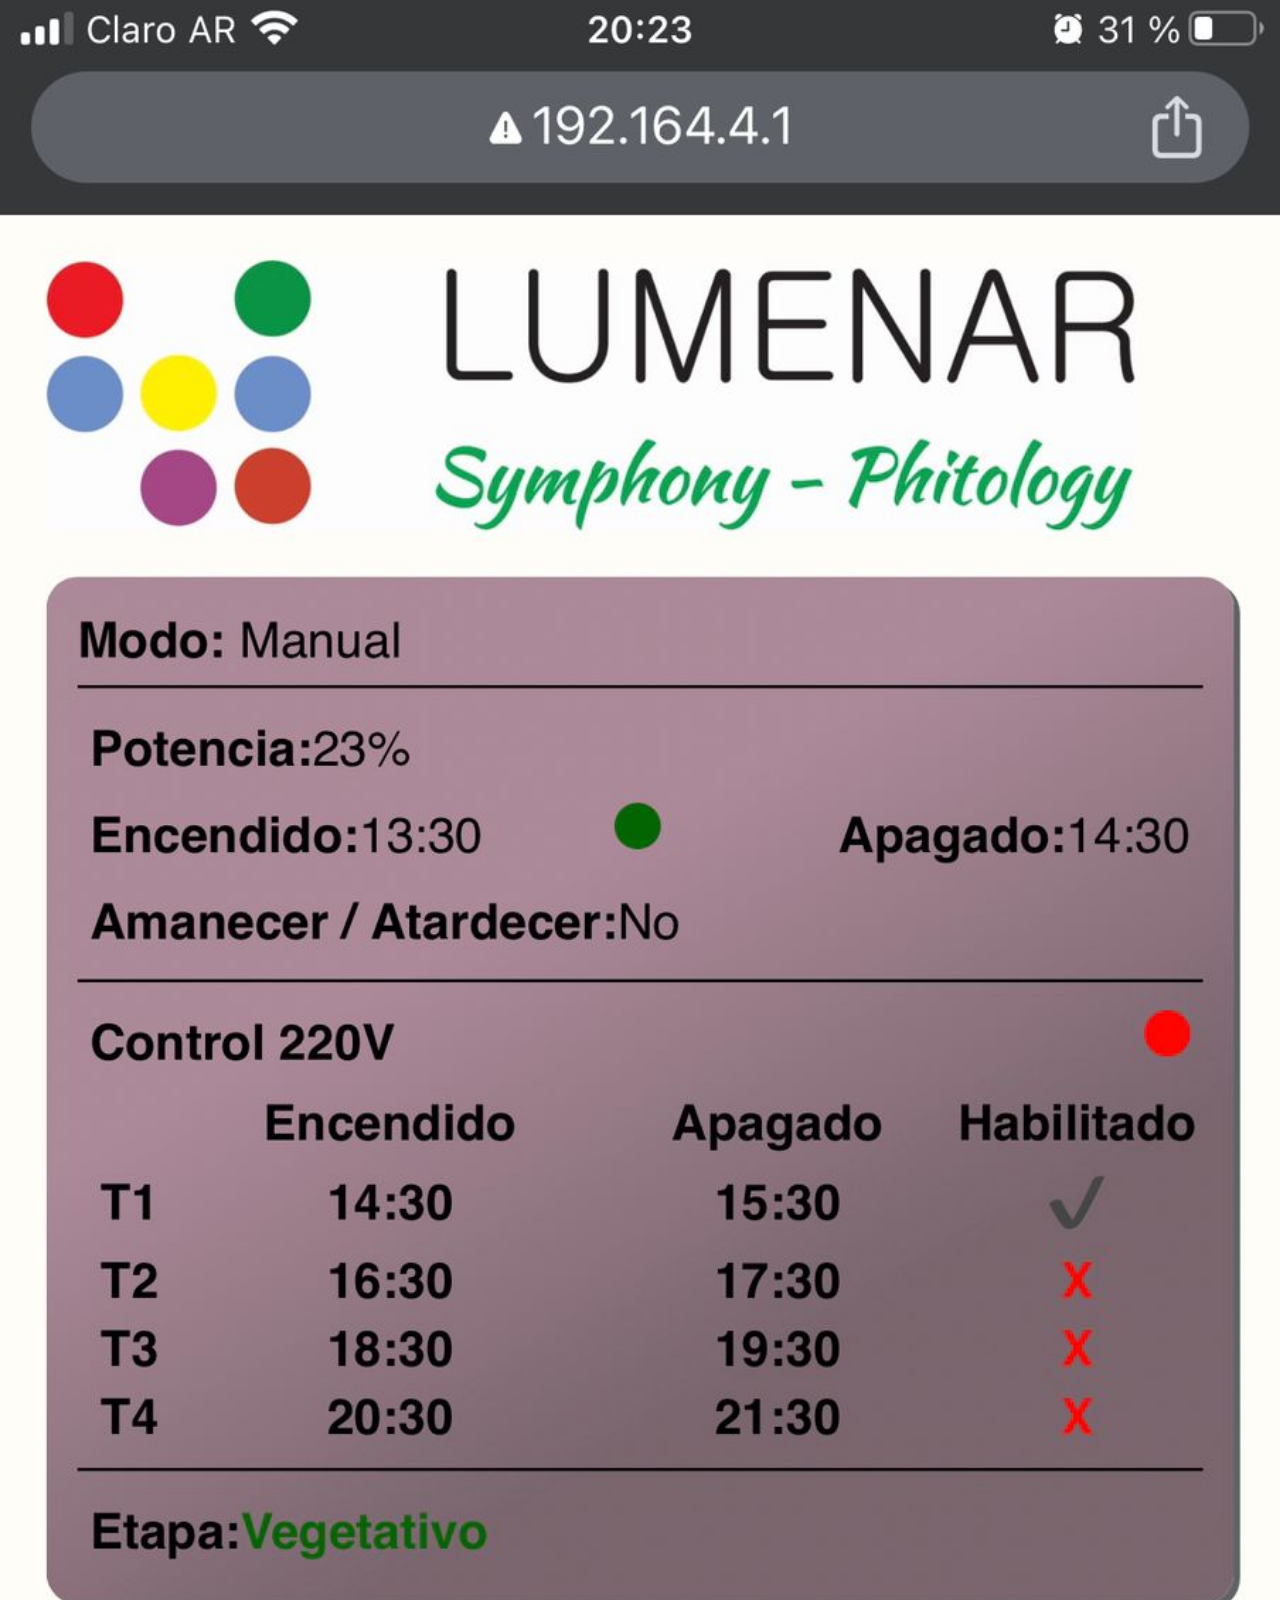
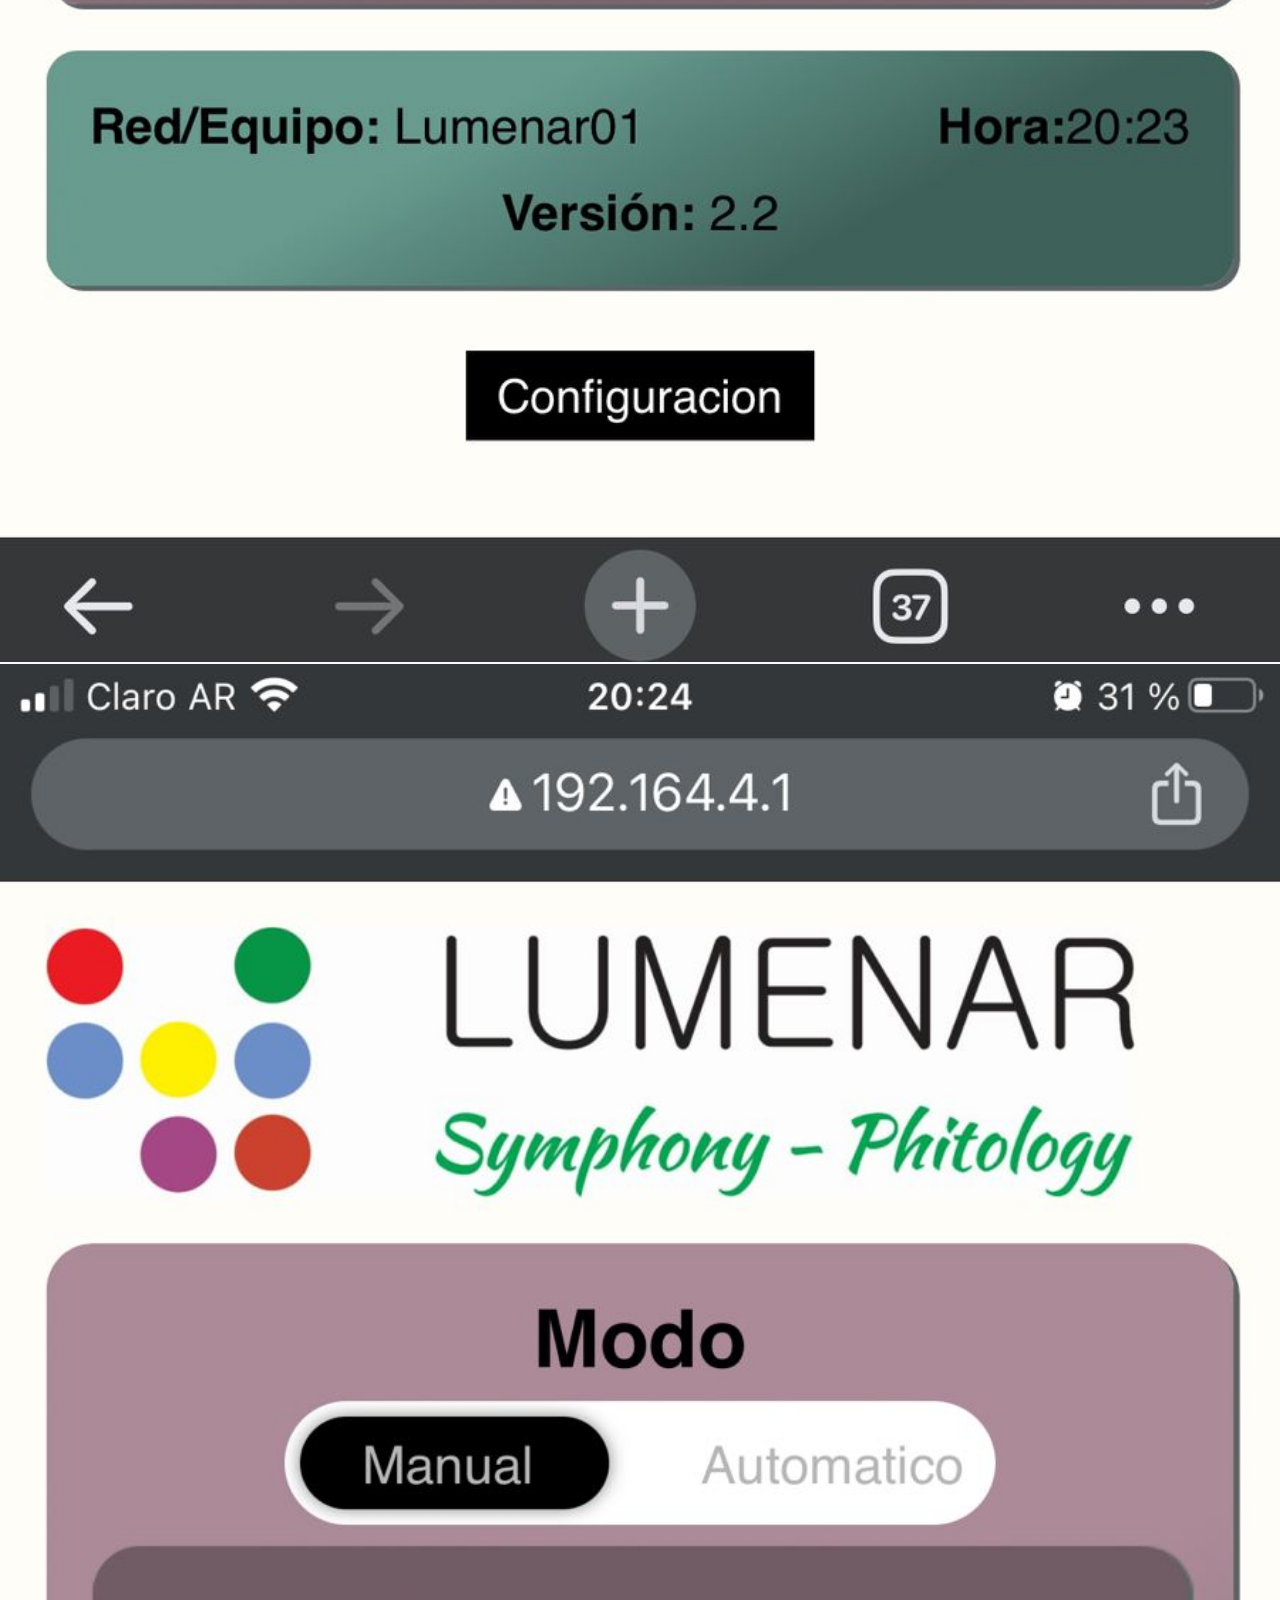
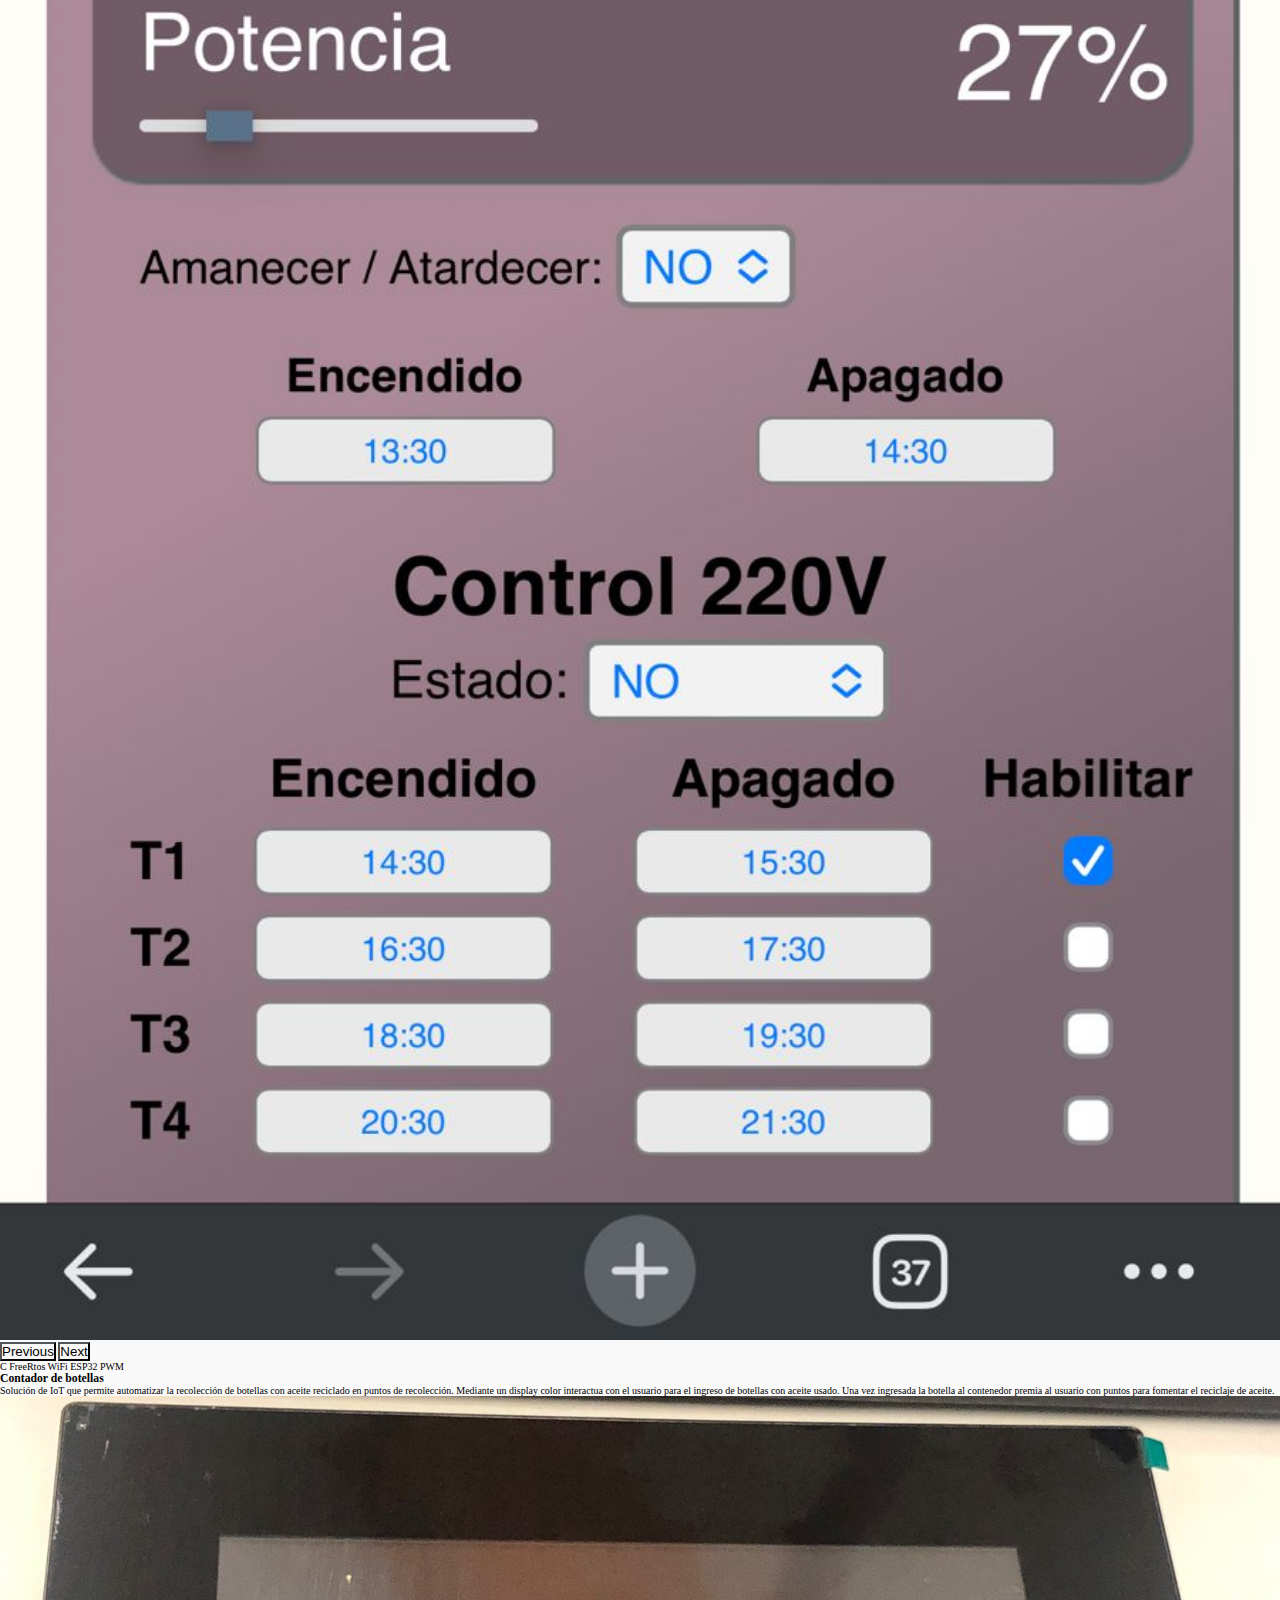
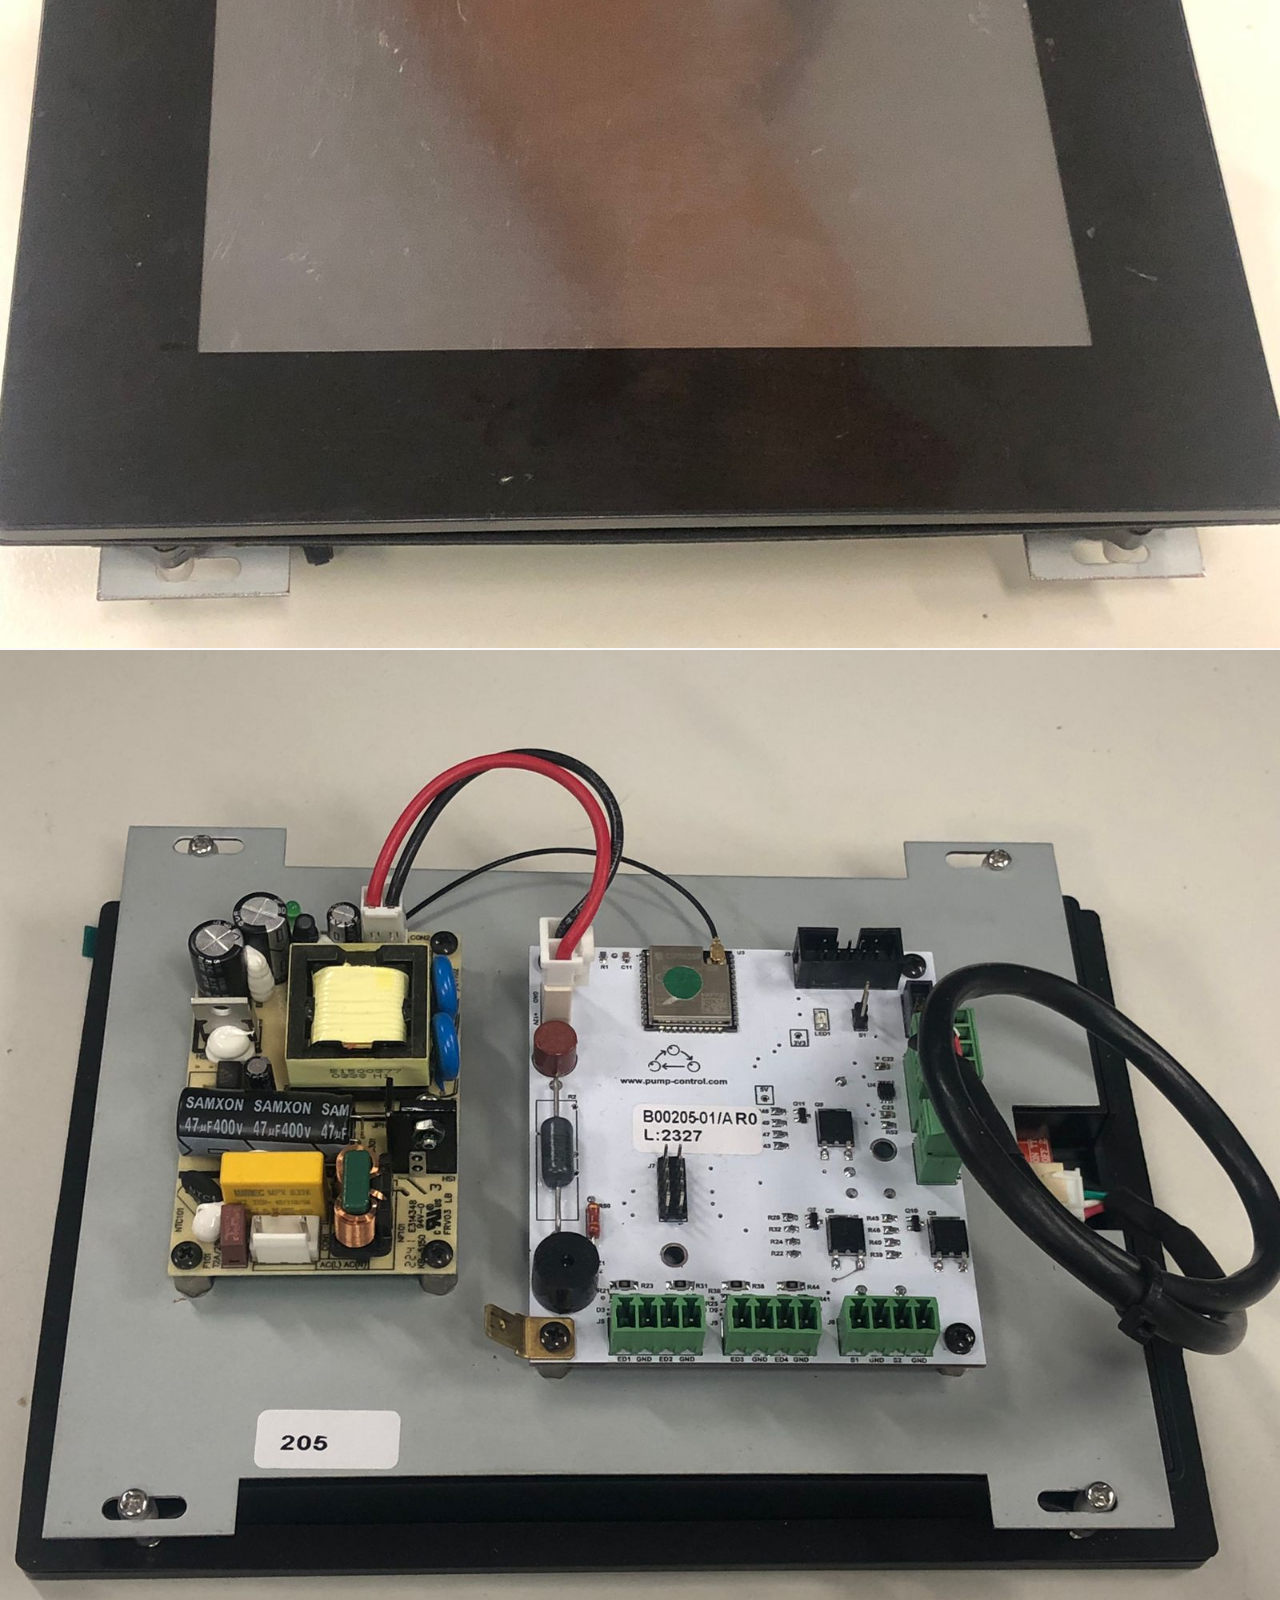
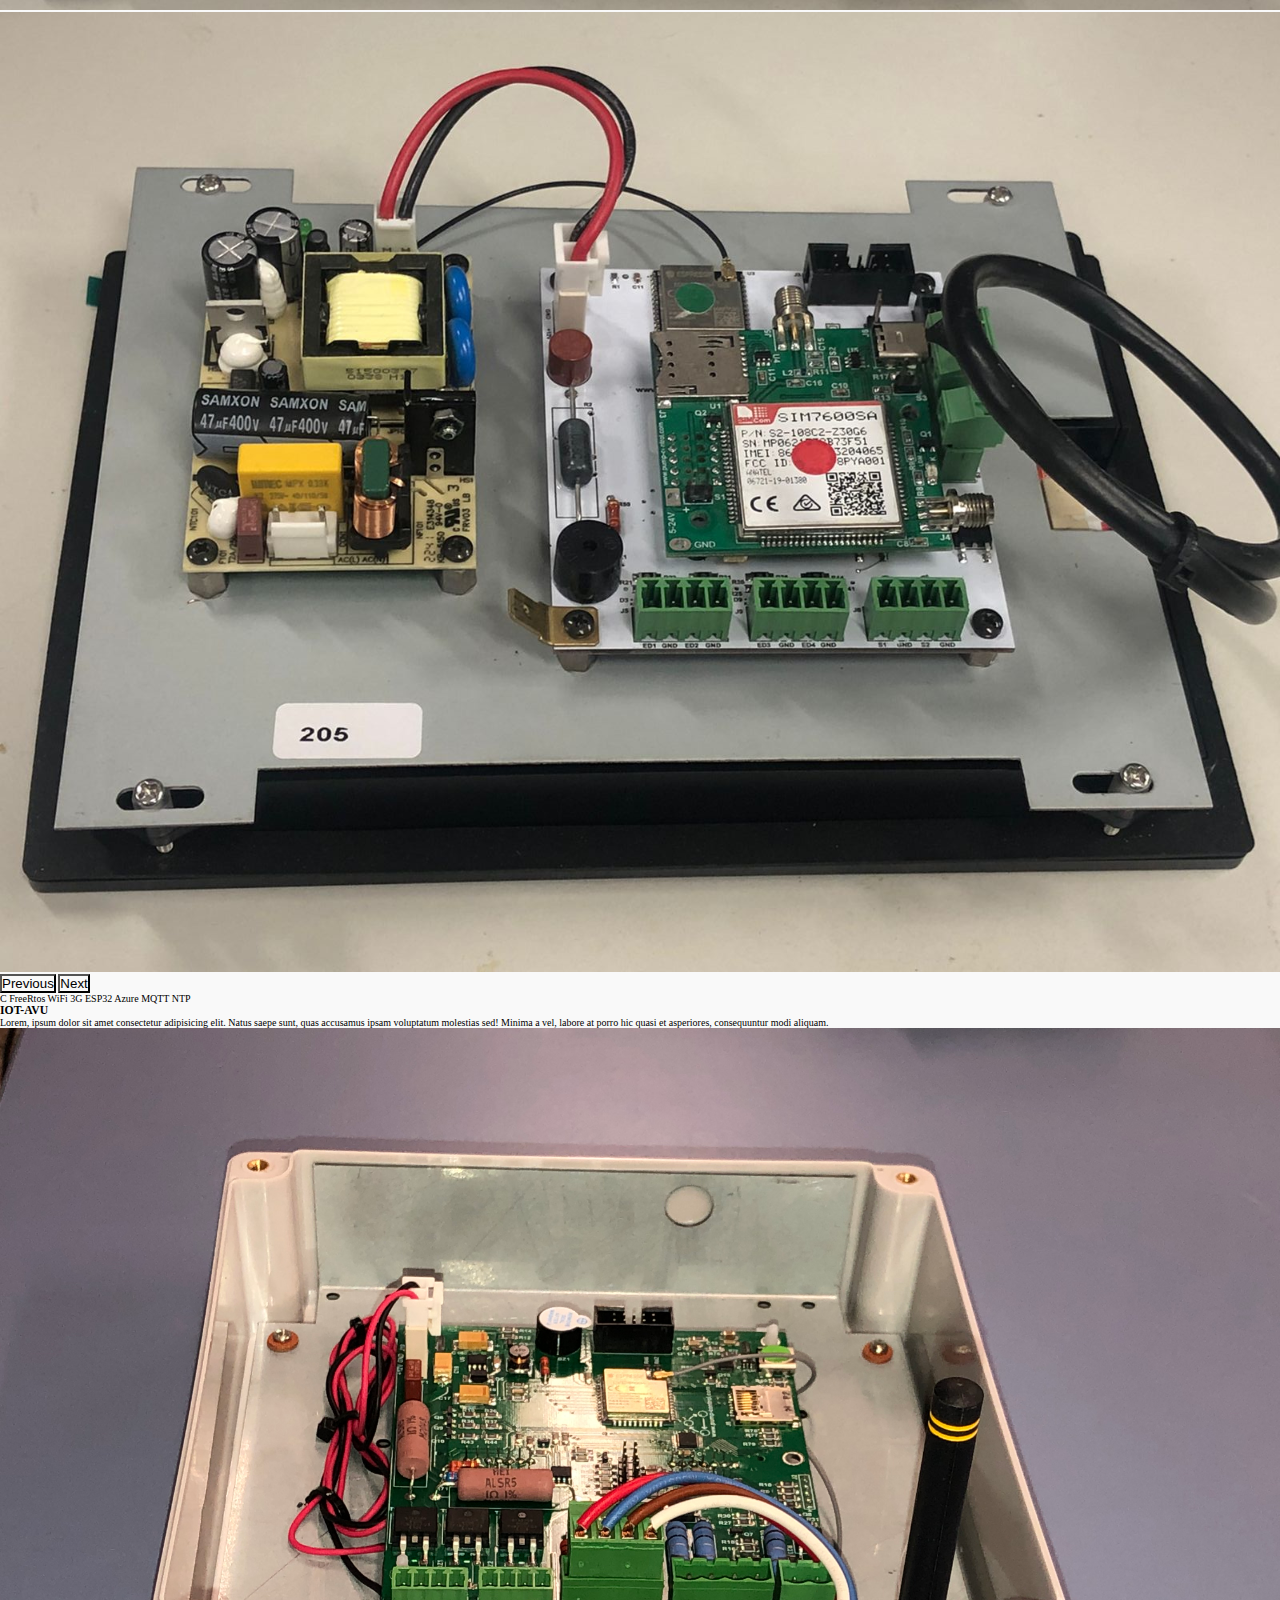
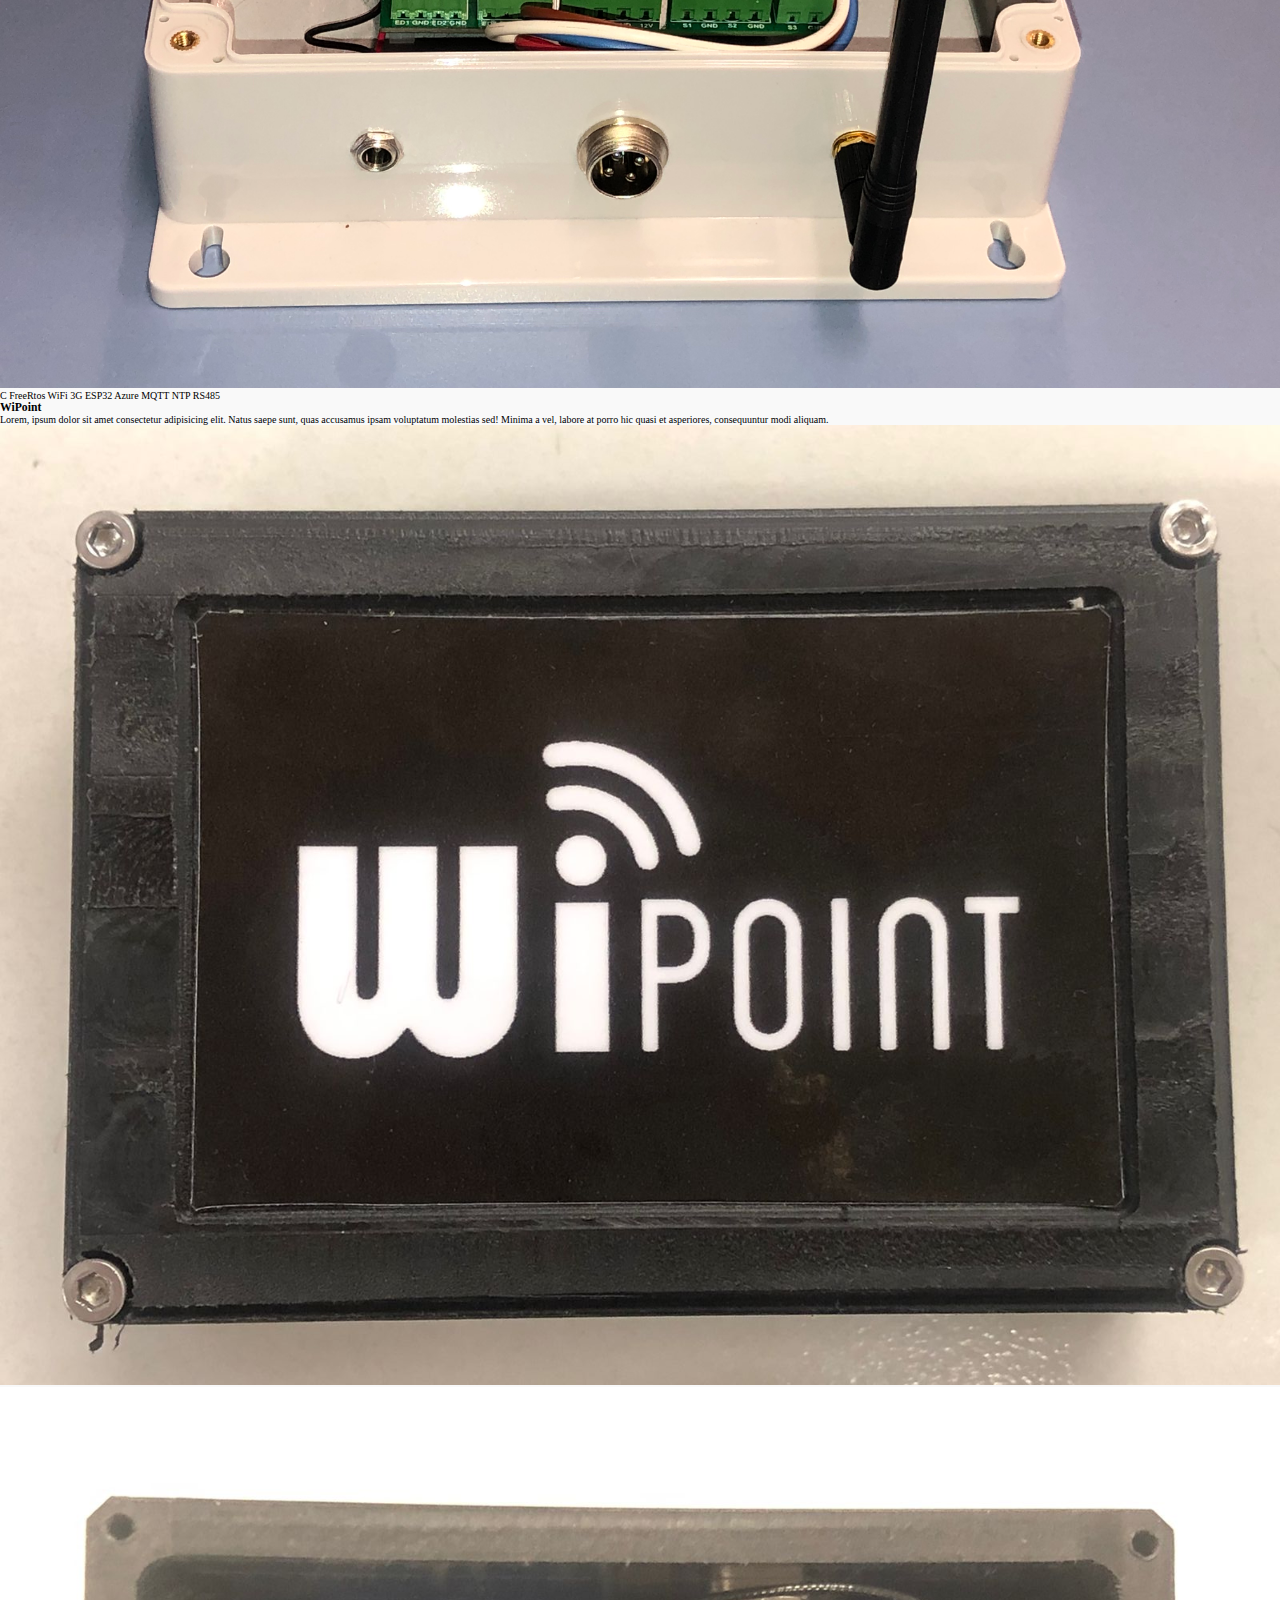
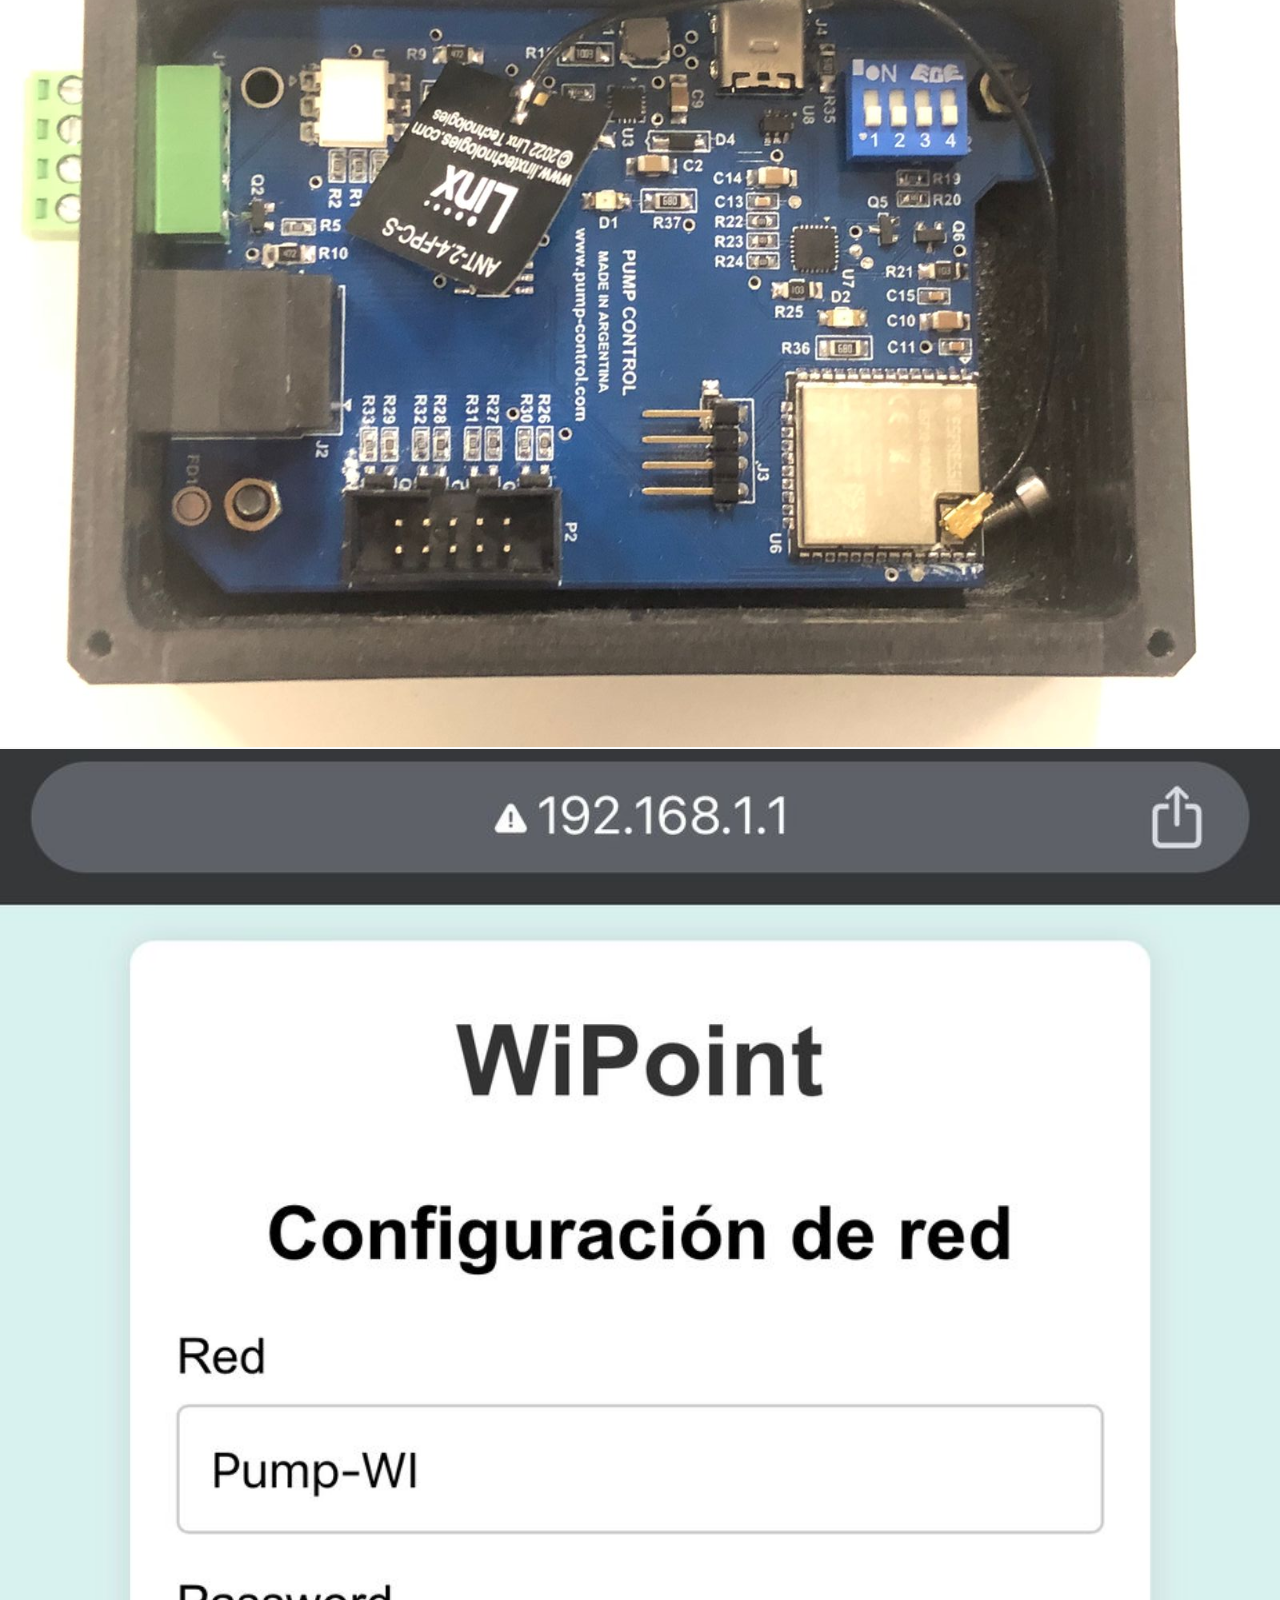
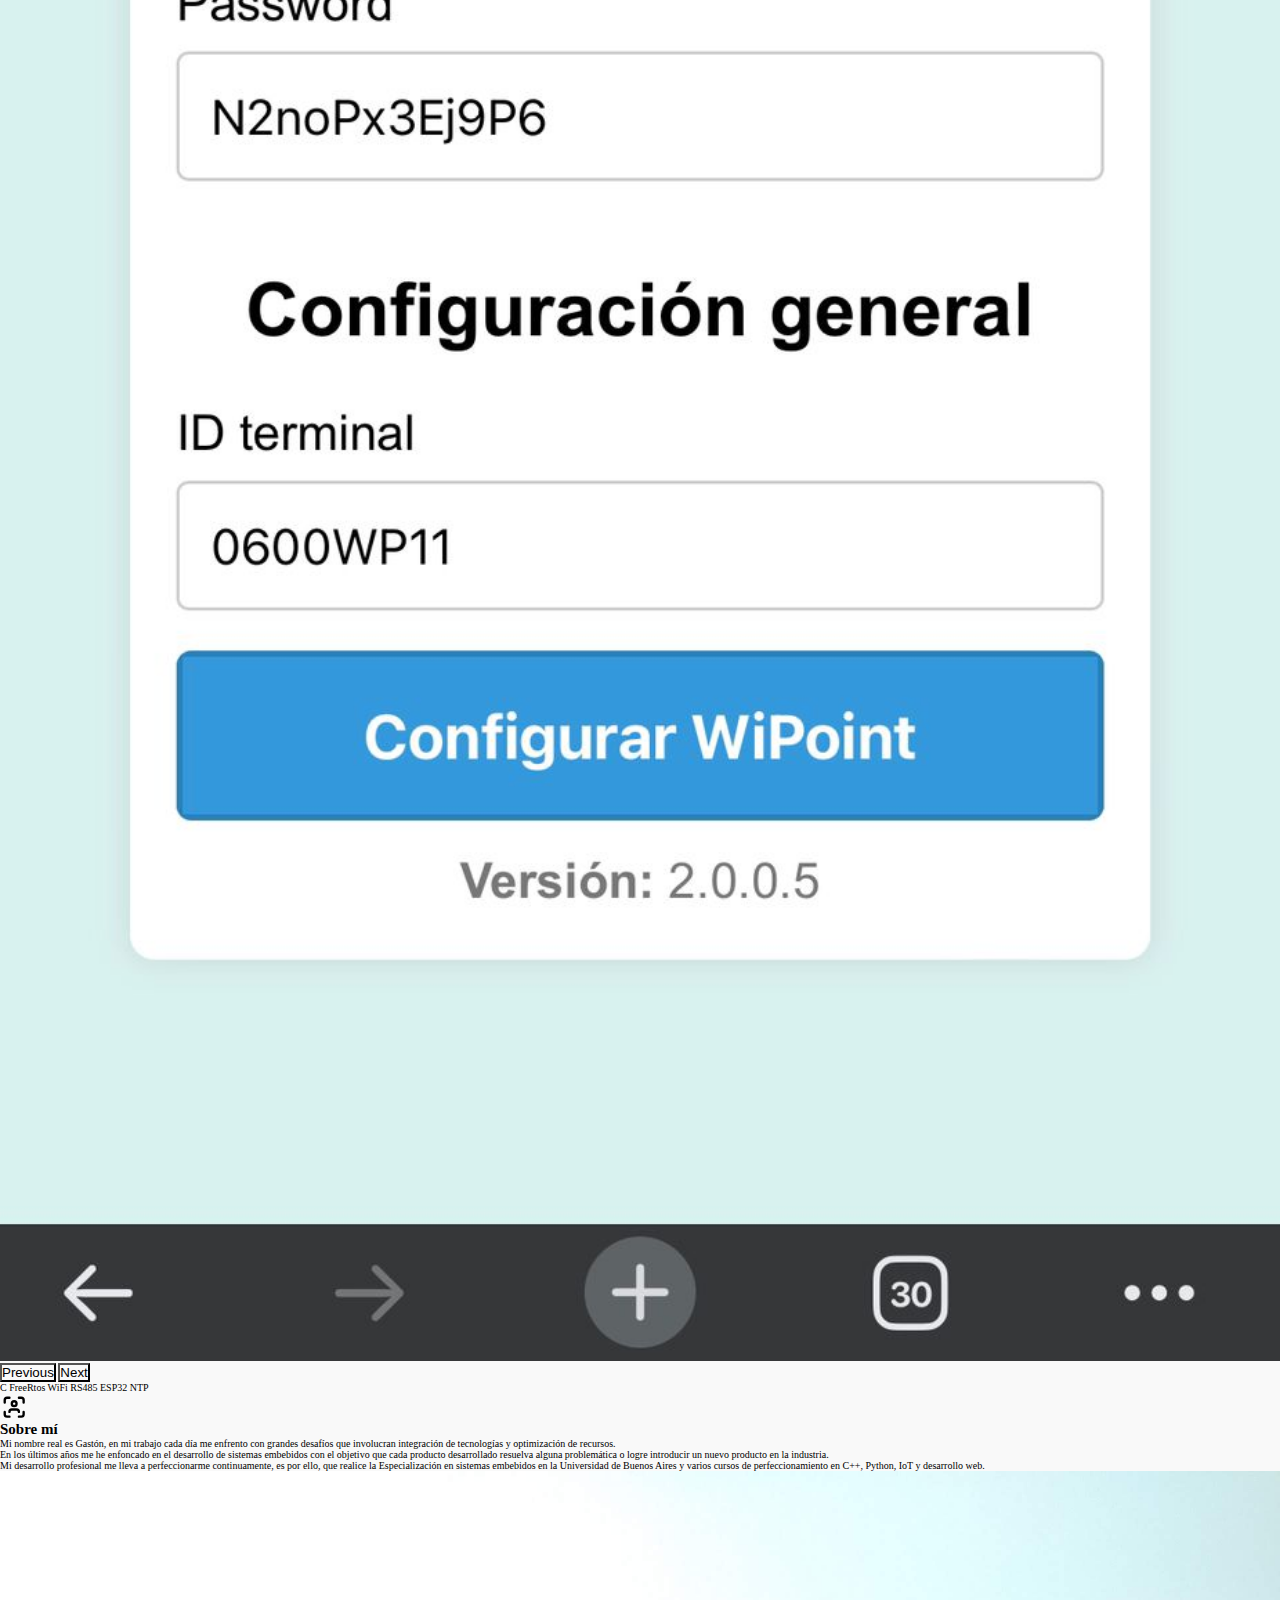
==== commit ea283f48: "working on migration to sass" ====
--- a/index.html
+++ b/index.html
@@ -6,7 +6,7 @@
     <title>Ingeniero electrónico y Desarrollador de Sistemas Embebidos</title>
     <link rel="stylesheet" href="https://cdnjs.cloudflare.com/ajax/libs/font-awesome/6.4.0/css/all.min.css" integrity="sha512-iecdLmaskl7CVkqkXNQ/ZH/XLlvWZOJyj7Yy7tcenmpD1ypASozpmT/E0iPtmFIB46ZmdtAc9eNBvH0H/ZpiBw==" crossorigin="anonymous" referrerpolicy="no-referrer" />
     <link href="https://cdn.jsdelivr.net/npm/bootstrap@5.3.2/dist/css/bootstrap.min.css" rel="stylesheet" integrity="sha384-T3c6CoIi6uLrA9TneNEoa7RxnatzjcDSCmG1MXxSR1GAsXEV/Dwwykc2MPK8M2HN" crossorigin="anonymous">
-    <link rel="stylesheet" href="./css/style.css">
+    <link rel="stylesheet" href="./css/styles.css">
 </head>
 <body>
     <header>
@@ -270,7 +270,7 @@
                         <textarea class="homepage_contact_main_text_area" id="msg" name="user_message"></textarea>
                     </div>
                     <div class="homepage_form_button">
-                        <button type="submit" class="btn btn-primary button_size">Enviar</button>
+                        <button type="submit" class="btn btn-primary button_size button_color">Enviar</button>
                         <input type="hidden" name="_next" value="http://127.0.0.1:3000/"/>
                         <input type="hidden" name="_captcha" value="false"/>
                     </div>
@@ -282,17 +282,20 @@
     <footer class="footer">
         <div class="footer_container">
             <div class="footer_mail_container">
-                <p class="footer_mail">gastonvallasciani@gmail.com</p>
+                <p class="footer_p"> © Copyright 2024. Todos los derechos reservados.</p>
             </div>
             
             <div class="redes">
-                <a href="https://www.linkedin.com/in/gaston-vallasciani/" target="_blank"><i class="fa-brands fa-linkedin footer_a"></i></a>
-                <a href="https://github.com/gastonvallasciani" target="_blank"><i class="fa-brands fa-github footer_a"></i></a>
-            </div>
-        </div>
-        
-        <p class="footer_p"> © Copyright 2024. Todos los derechos reservados.</p>
+                <div class="footer_mail_container">
+                    <p class="footer_mail">gastonvallasciani@gmail.com</p>
+                    <i class="fa-solid fa-envelope footer_mail_logo"></i>
+                </div>
+                <a href="https://www.linkedin.com/in/gaston-vallasciani/" target="_blank" class="footer_a_container"><i class="fa-brands fa-linkedin footer_a"></i></a>
+                <a href="https://github.com/gastonvallasciani" target="_blank" class="footer_a_container"><i class="fa-brands fa-github footer_a"></i></a>
+            </div>
+        </div>        
     </footer>
-    <script src="https://cdn.jsdelivr.net/npm/bootstrap@5.3.2/dist/js/bootstrap.bundle.min.js" integrity="sha384-C6RzsynM9kWDrMNeT87bh95OGNyZPhcTNXj1NW7RuBCsyN/o0jlpcV8Qyq46cDfL" crossorigin="anonymous"></script>
+    <script src="https://cdn.jsdelivr.net/npm/bootstrap@5.3.2/dist/js/bootstrap.bundle.min.js" integrity="sha384-C6RzsynM9kWDrMNeT87bh95OGNyZPhcTNXj1NW7RuBCsyN/o0jlpcV8Qyq46cDfL" crossorigin="anonymous">
+    </script>
 </body>
 </html>--- a/css/styles.css
+++ b/css/styles.css
@@ -0,0 +1,103 @@
+@charset "UTF-8";
+/*--------------------------------------------------------------------------------*/
+/*------------------------------ Style reset -------------------------------------*/
+/*--------------------------------------------------------------------------------*/
+/* Reset */
+@import url("https://fonts.googleapis.com/css2?family=Montserrat:wght@300;400;500&display=swap");
+@import url("https://fonts.googleapis.com/css2?family=Roboto:wght@400;500;700&display=swap");
+@import url("https://fonts.googleapis.com/css2?family=Montserrat:wght@300;400;500&family=Onest:wght@400;500;600;700;800&display=swap");
+@import url("https://fonts.googleapis.com/css2?family=DM+Sans:opsz,wght@9..40,400;9..40,500;9..40,600;9..40,700&display=swap");
+* {
+  background-color: #f9f9f9;
+  margin: 0;
+  padding: 0;
+  box-sizing: border-box;
+}
+
+/* Reset de tamaño de fuente para que 1 rem y 1 em sean 10 px*/
+/* Trabajar fuentes con medida rem en lugar de px */
+html {
+  font-size: 62.5%;
+}
+
+/* Para que las imagenes ocupen el 100 porciento del contenedor */
+img {
+  width: 100%;
+}
+
+ul {
+  list-style: none;
+}
+
+a {
+  text-decoration: none;
+  color: #000;
+}
+
+body {
+  min-height: 100vh;
+}
+
+/*--------------------------------------------------------------------------------*/
+/*----------------------------------- menu ---------------------------------------*/
+/*--------------------------------------------------------------------------------*/
+nav {
+  display: flex;
+  justify-content: center;
+  position: fixed;
+  align-items: center;
+  width: 100%;
+}
+
+.navbar-toggler-icon {
+  font-size: 2rem; /* Ajusta el tamaño según tus preferencias */
+}
+
+.logo_container {
+  max-width: 20rem;
+  height: auto;
+  margin-top: 1rem;
+  margin-left: 2rem;
+  margin-bottom: 1rem;
+}
+
+.img_logo {
+  width: 5rem; /* Ajusta el ancho según sea necesario */
+  height: 5rem; /* Ajusta la altura según sea necesario */
+  opacity: 0.9;
+}
+
+.menu_ul {
+  display: flex;
+  padding: 2rem; /* Espaciado interno del menú */
+  align-items: center;
+  width: 100%;
+  justify-content: center;
+}
+.menu_ul_li {
+  display: flex;
+  justify-content: flex-end;
+}
+.menu_ul_li_a {
+  font-family: "Onest", sans-serif;
+  font-size: 1.5rem;
+  font-style: normal;
+  opacity: 0.9;
+  margin-right: 3rem;
+  font-weight: 600;
+  line-height: 2rem;
+  border-bottom: 2px solid #fff;
+  transition: all 0.5s ease;
+}
+.menu_ul_li_li:hover {
+  color: #4CAF50; /* Cambiar color de texto a gris al pasar el mouse */
+  border-bottom-color: #4CAF50; /* Cambiar color del borde inferior a gris al pasar el mouse */
+}
+
+/*
+font-family: 'Montserrat', sans-serif;
+font-family: 'Onest', sans-serif;
+font-family: 'DM Sans', sans-serif;
+*/
+
+/*# sourceMappingURL=styles.css.map */
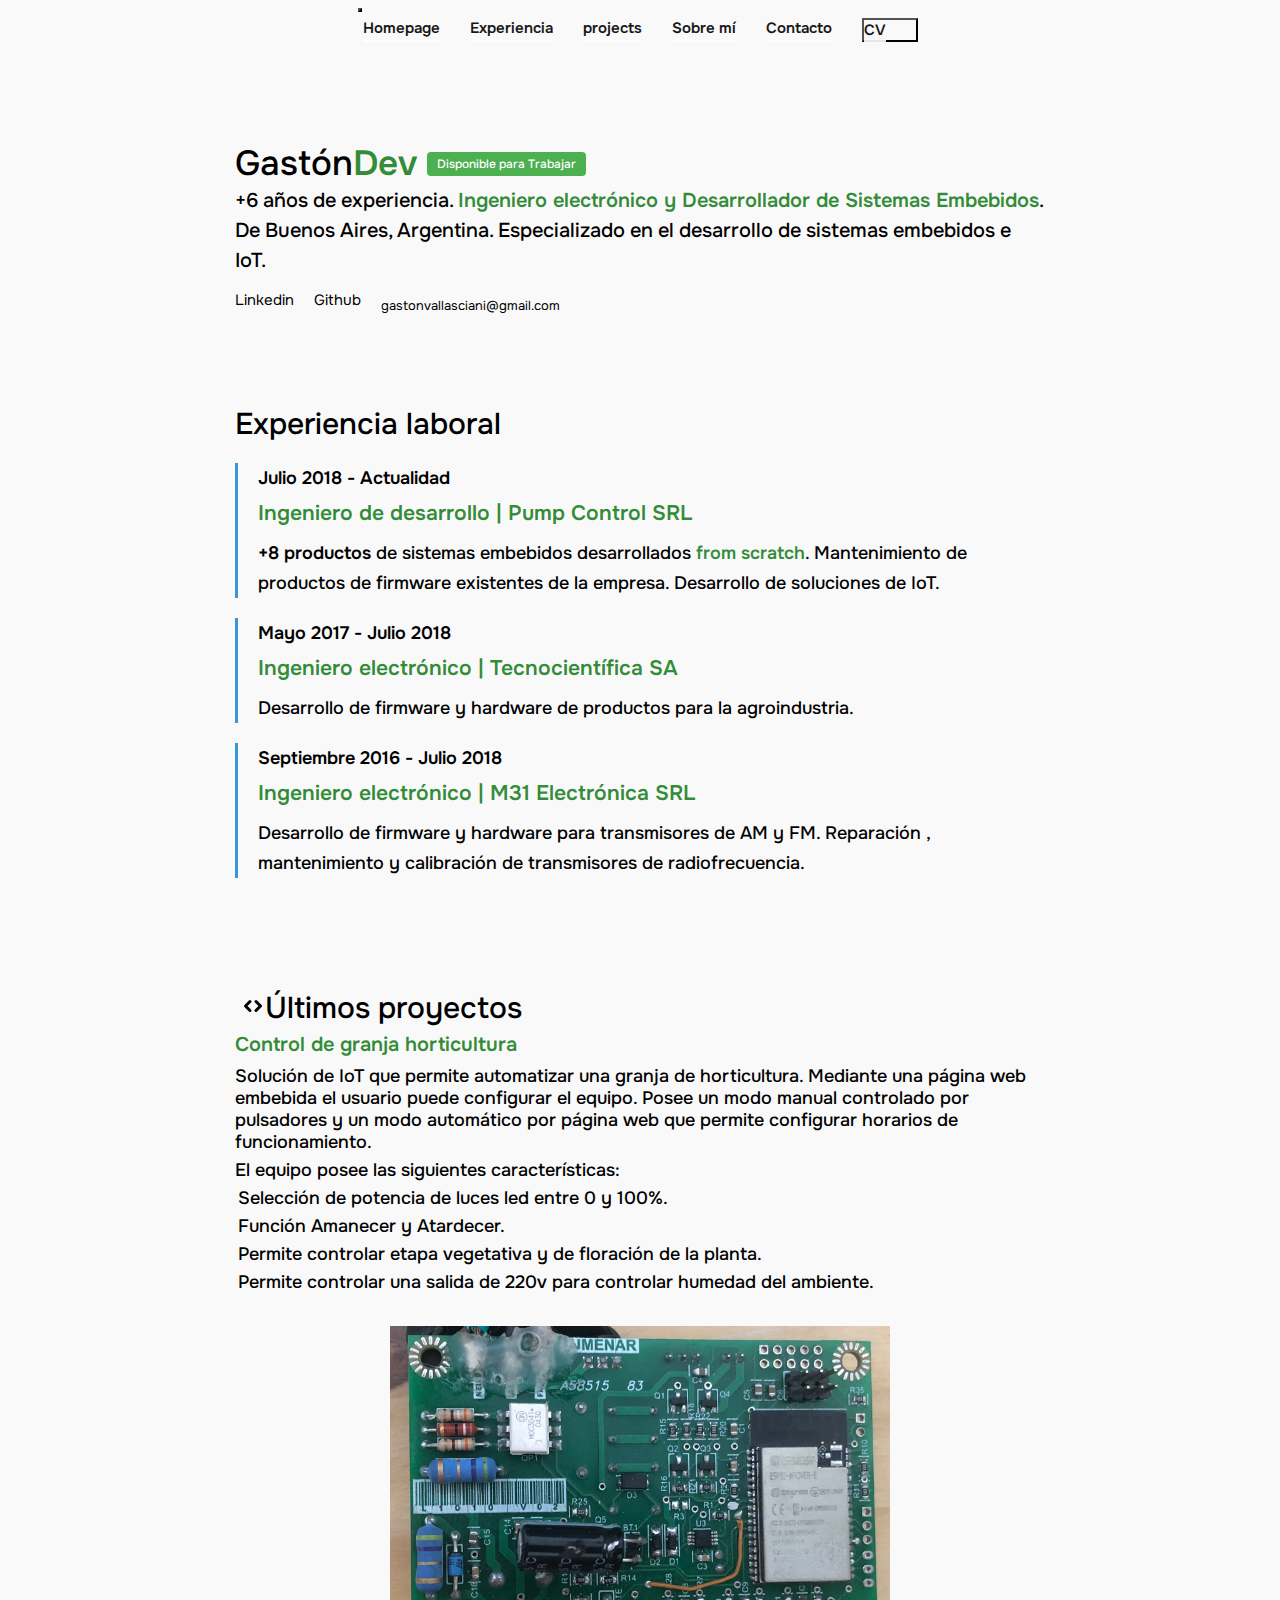
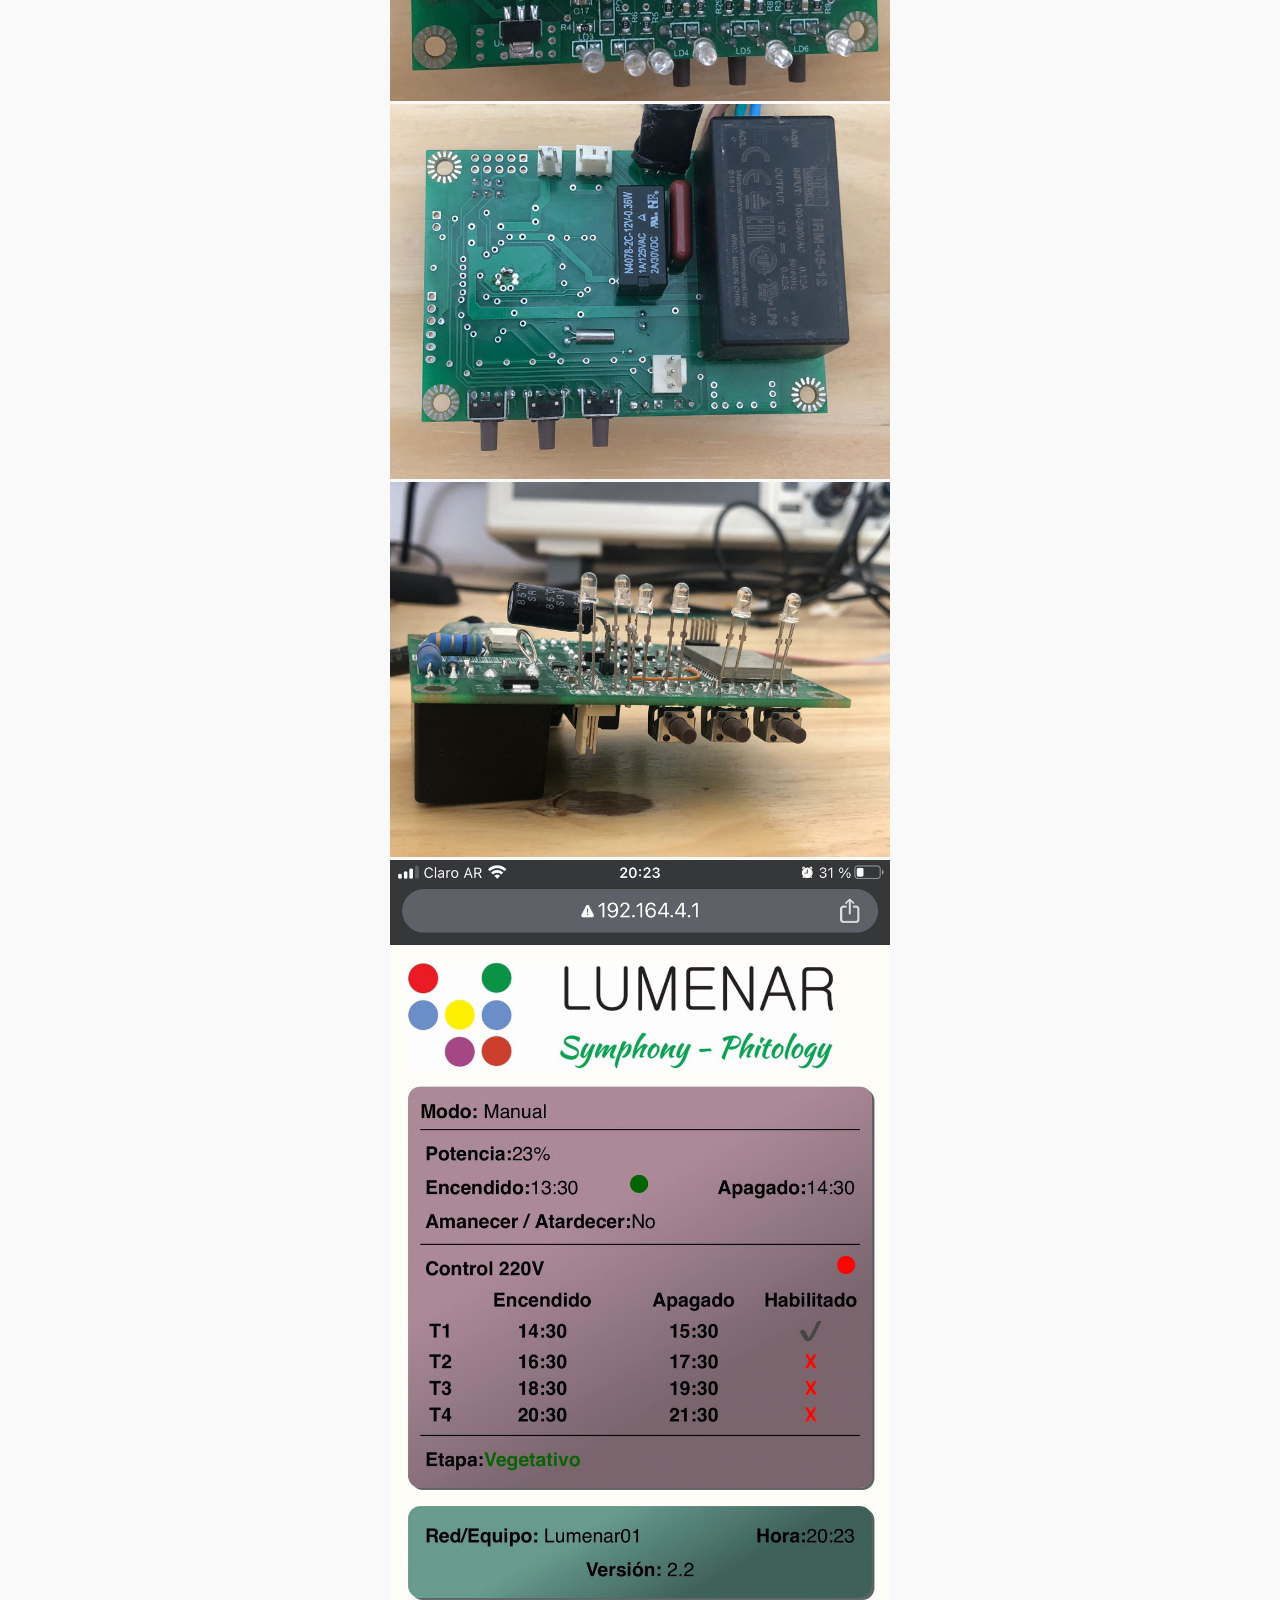
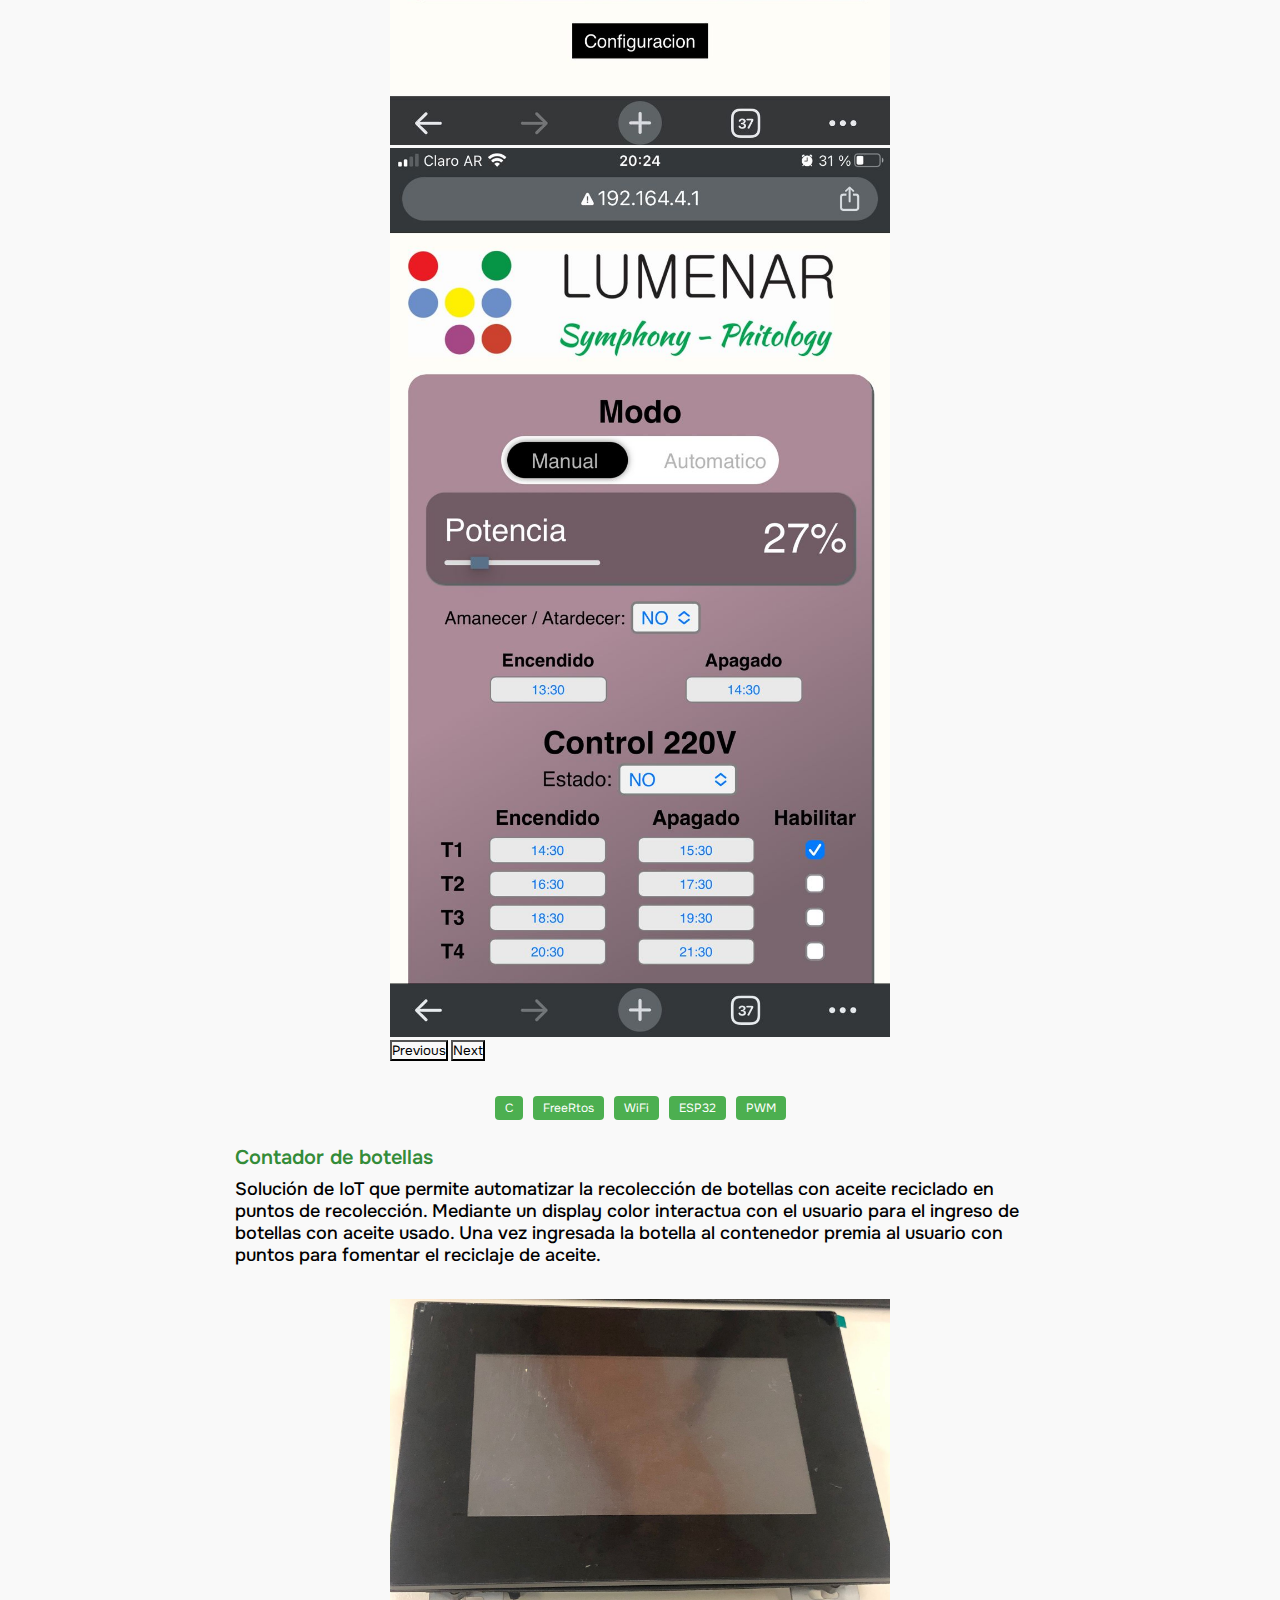
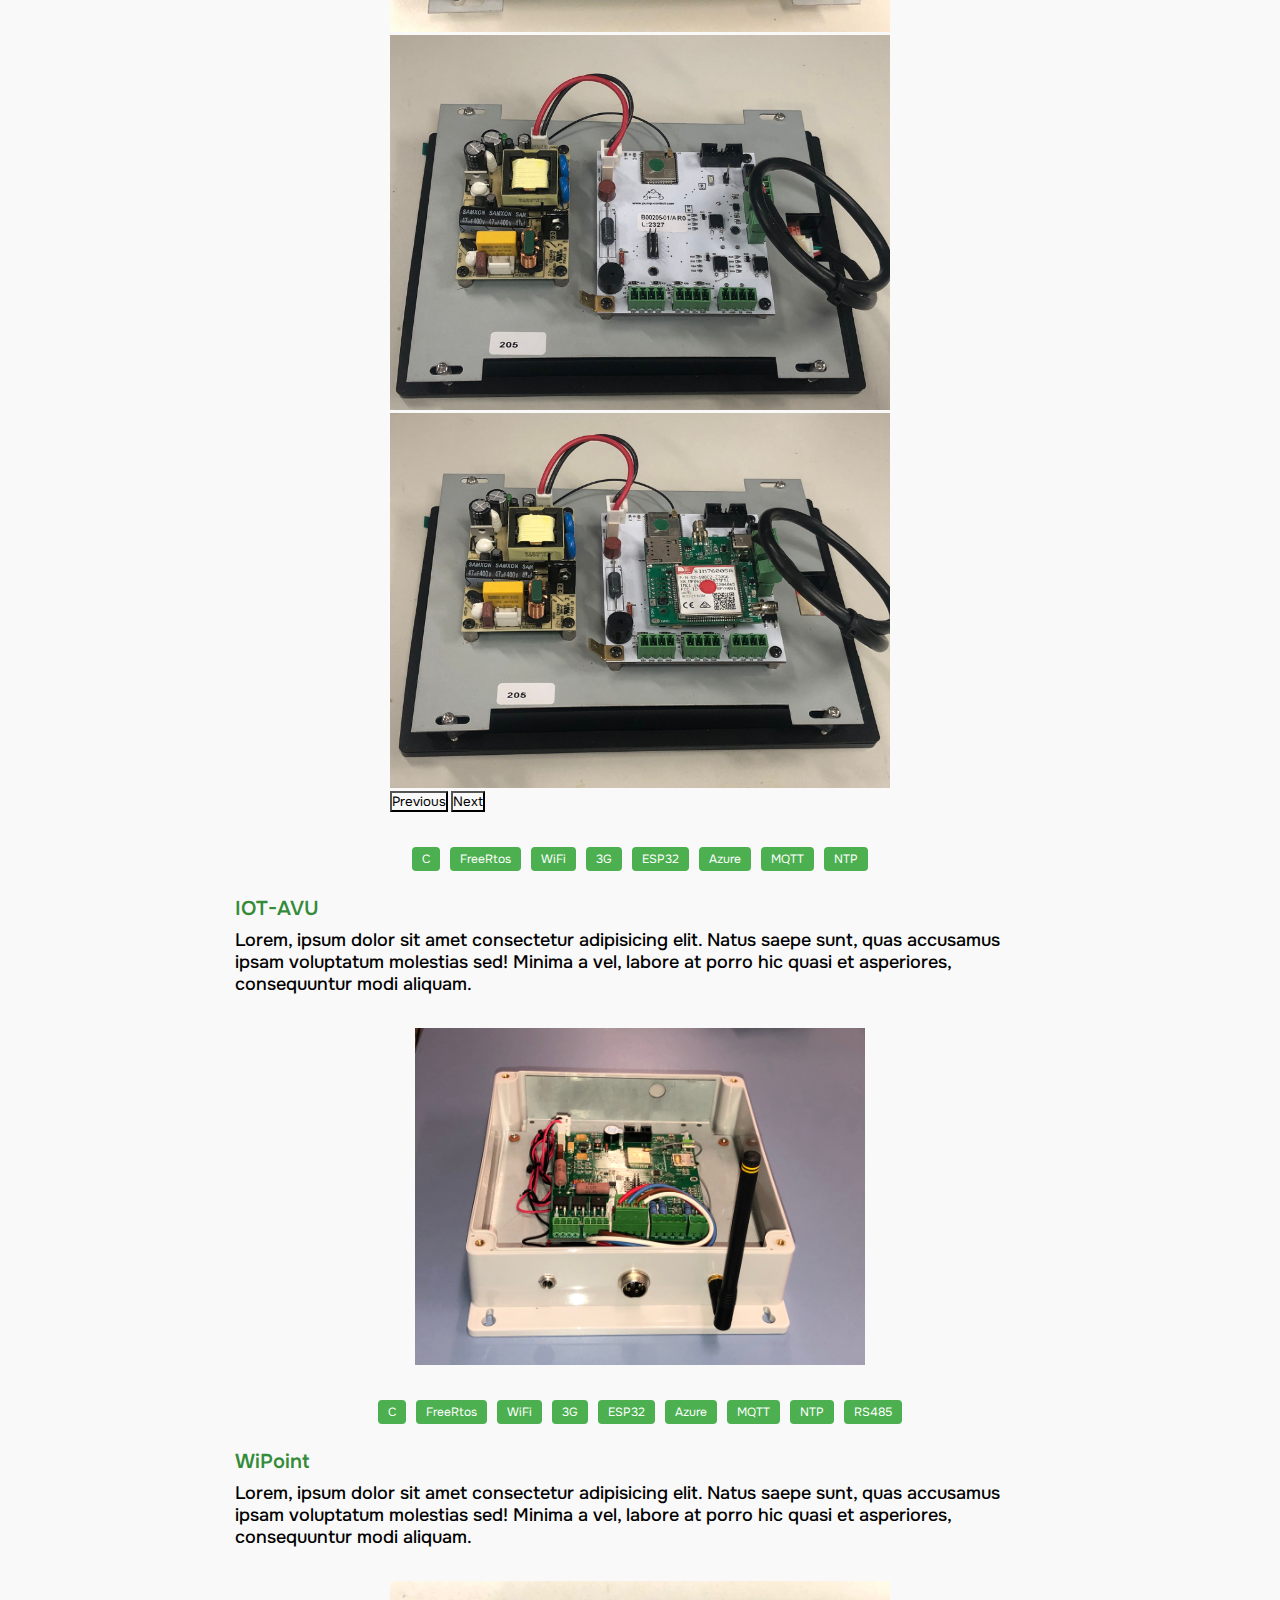
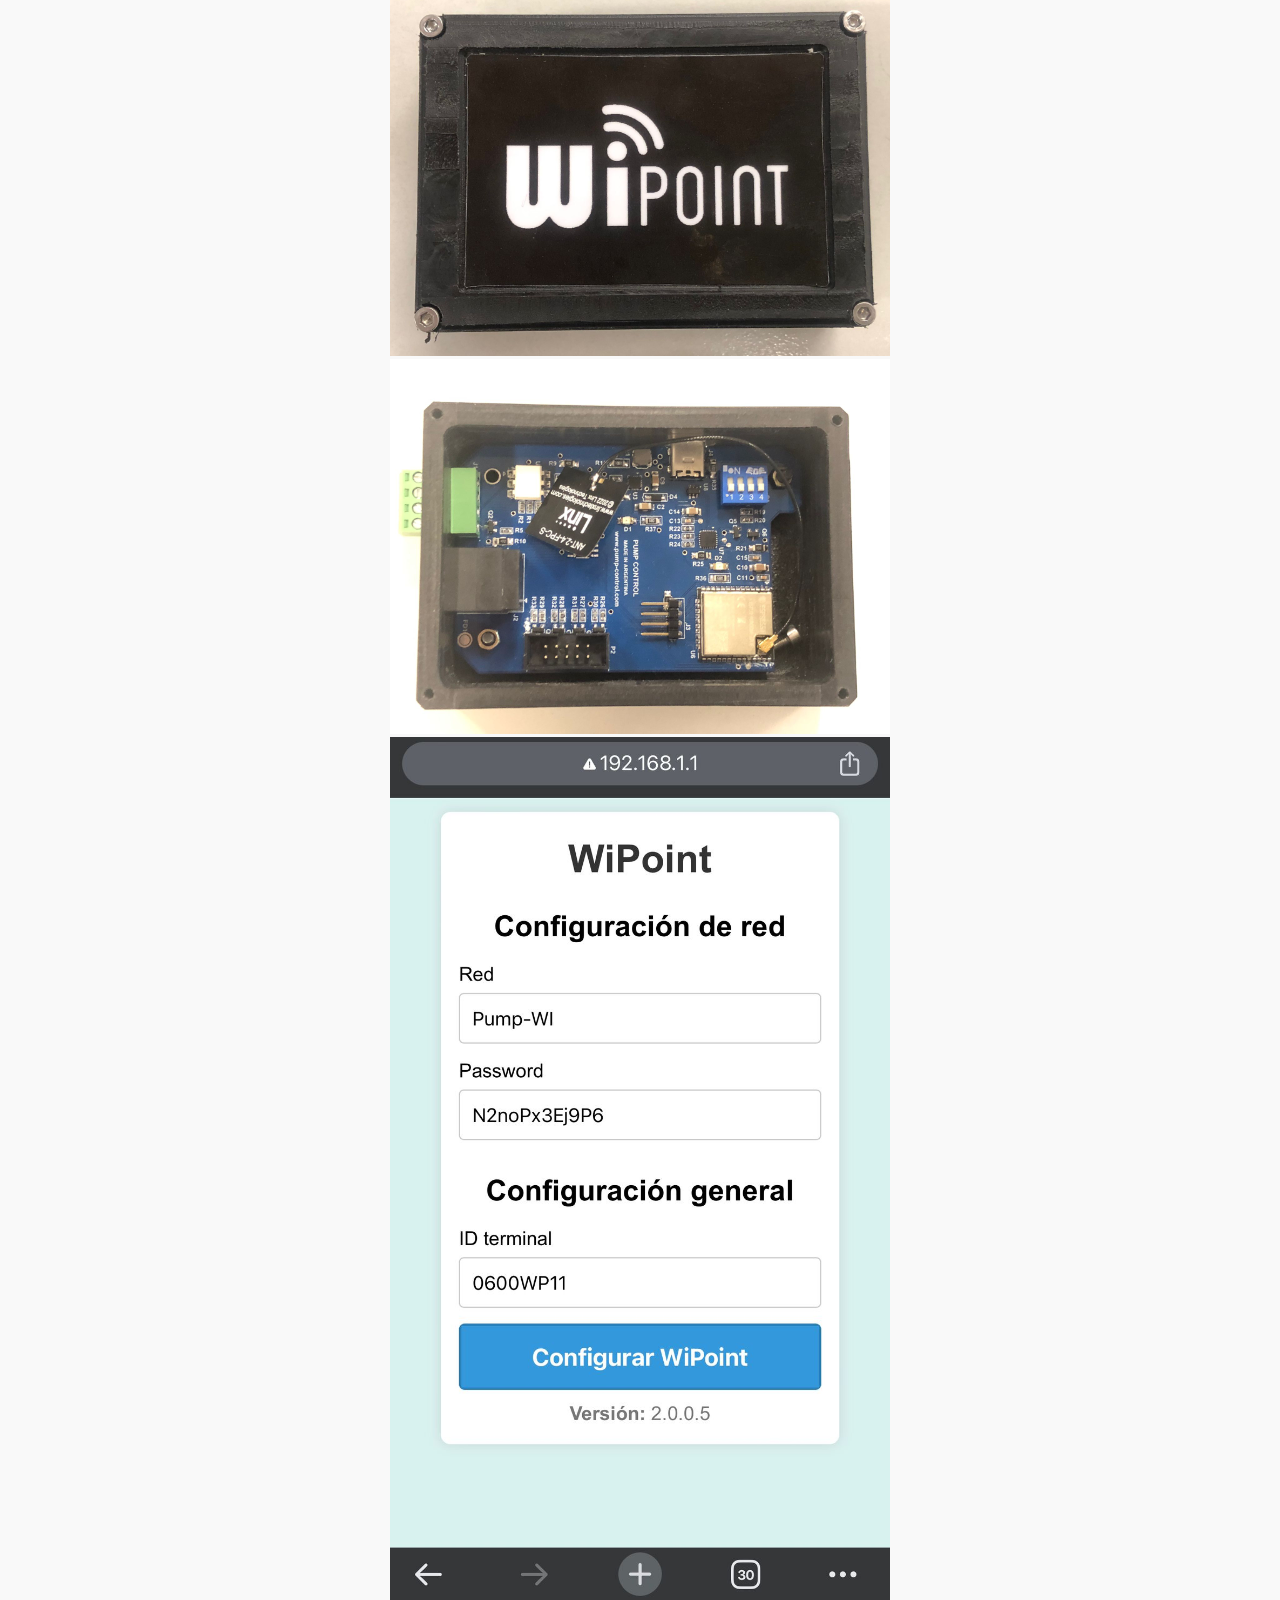
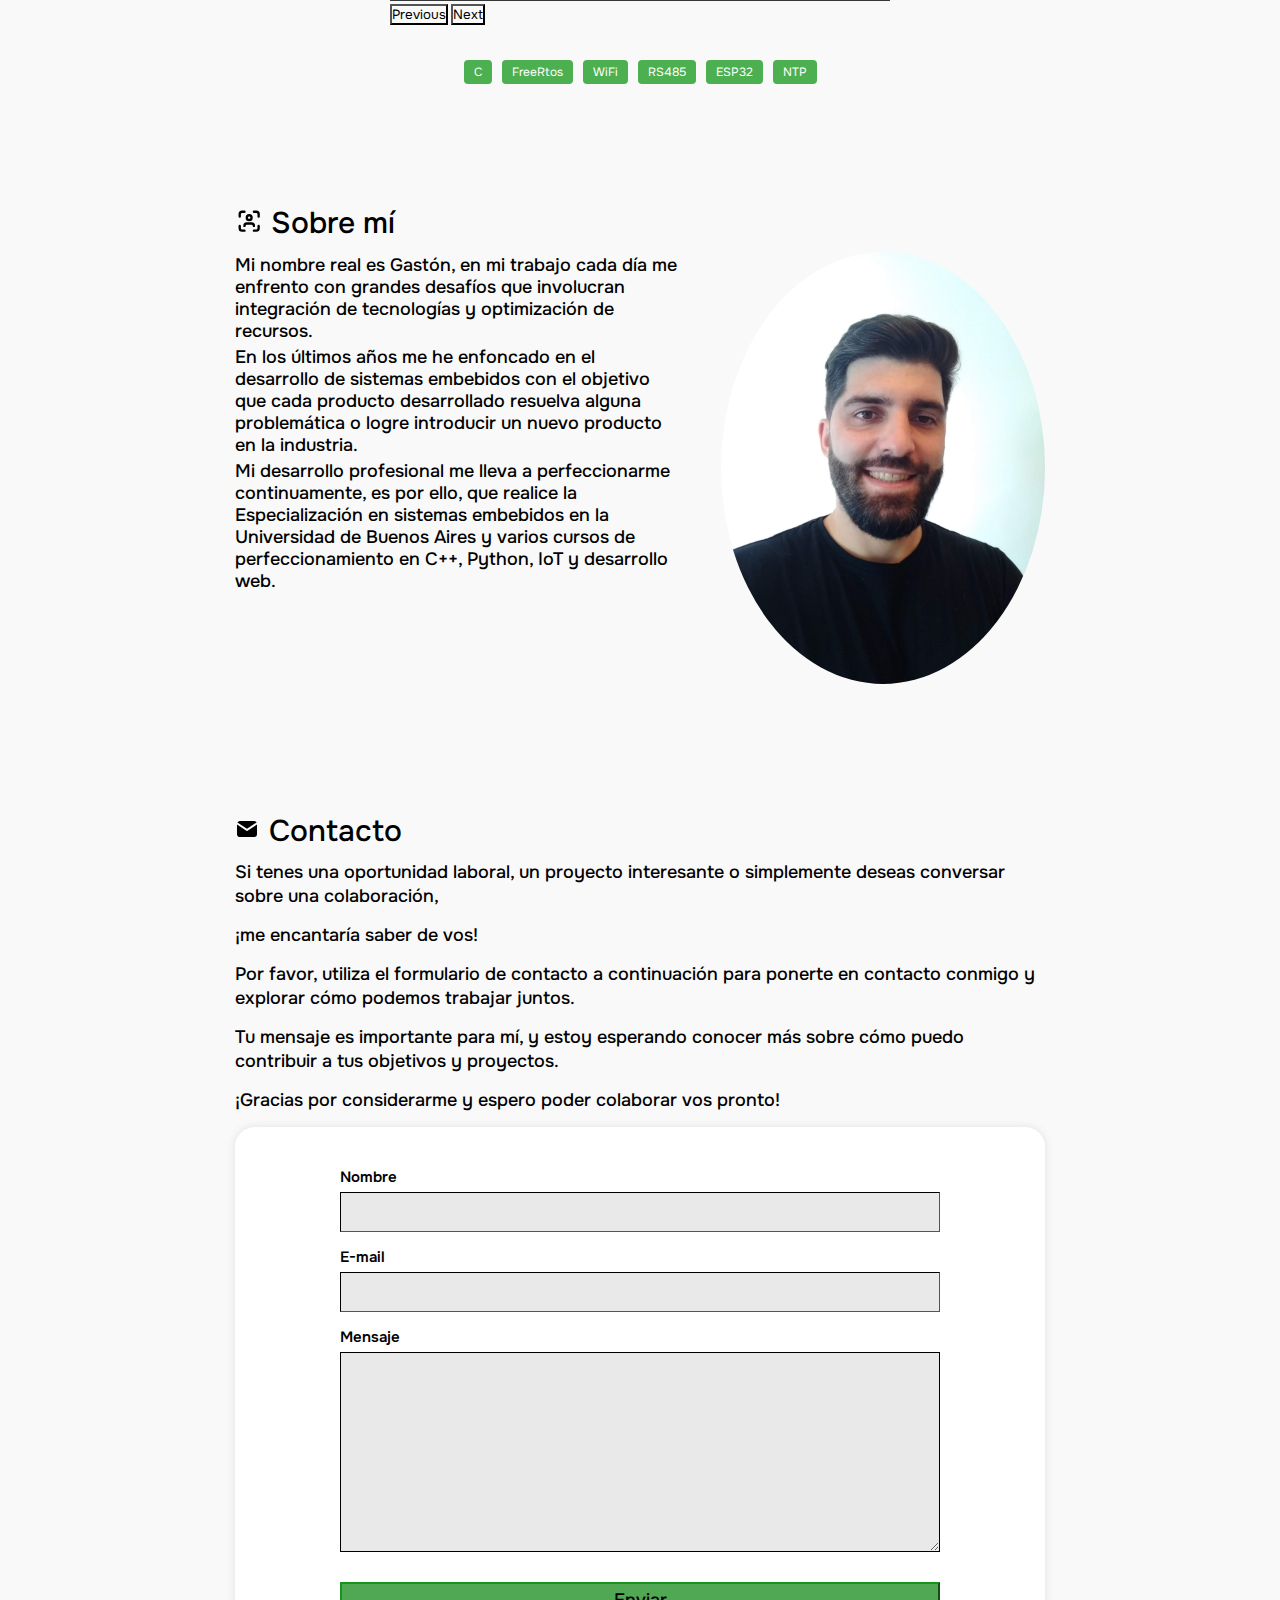
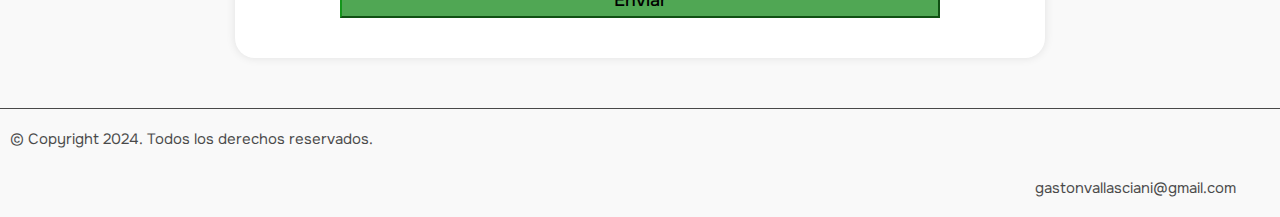
==== commit 0a87036d: "Migration to SASS done" ====
--- a/index.html
+++ b/index.html
@@ -24,7 +24,7 @@
                     <a class="menu_li_a nav-link" href="#about_me">Sobre mí</a>
                     <a class="menu_li_a nav-link" href="#contact">Contacto</a>
                     <button class="nav-link button_blue_content">
-                        <a class="menu_li_a" href="./assets/documents/CV_GAV_Español.pdf" download="CV_GAV_Español.pdf" target="_blank"> <i class="fa fa-download" aria-hidden="true"></i>
+                        <a class="menu_li_a" href="./assets/documents/CV_GAV_Español.pdf" download="CV_GAV_Español.pdf" target="_blank"> <i class="fa fa-download menu_li_a_i" aria-hidden="true"></i>
                             CV</a> 
                     </button>
                 </div>
@@ -33,71 +33,71 @@
           </nav>
     </header>
     <div class="homepage_container">
-        <main class="homepage_main_container">
-            <section class="homepage_main_section" id="homepage">
-                <div class="homepage_main_tittle_container">
-                    <h2 class="homepage_main_tittle">
+        <div class="homepage_container_div">
+            <section class="homepage_container_div_section" id="homepage">
+                <div class="homepage_container_div_section_tittle_container">
+                    <h2 class="homepage_container_div_section_tittle_container_tittle">
                         <span>Gastón<span class="text_color text_bold">Dev</span></span>
                         <a class="badge" href="https://github.com/gastonvallasciani" target="_blank">Disponible para Trabajar</a>
                     </h2>
                 </div>
-                <p class="homepage_main_paragrpah">
+                <p class="homepage_container_div_section_paragraph">
                     +6 años de experiencia. <span class="text_color text_bold">Ingeniero electrónico y Desarrollador de Sistemas Embebidos</span>. De Buenos Aires, Argentina. Especializado en el desarrollo 
                     de sistemas embebidos e IoT.
                 </p>
-                <div class="homepage_redes">
-                    <div class="linkedin_icon">
-                        <a href="https://www.linkedin.com/in/gaston-vallasciani/" target="_blank"><i class="fa-brands fa-linkedin likedin_logo"></i></a>
-                        <a href="https://www.linkedin.com/in/gaston-vallasciani/" target="_blank" class="linkedin_text">Linkedin</a>
-                    </div>
-                    <div class="github_icon">
-                        <a href="https://github.com/gastonvallasciani" target="_blank"><i class="fa-brands fa-github github_logo"></i></a>
-                        <a href="https://github.com/gastonvallasciani" target="_blank" class="github_text">Github</a>
-                    </div>
-                    <div class="mail_icon">
-                        <i class=" fa-solid fa-envelope mail_logo"></i>
-                        <div class="mail_text">gastonvallasciani@gmail.com</div>
+                <div class="homepage_container_div_section_social_media">
+                    <div class="linkedin_container">
+                        <a href="https://www.linkedin.com/in/gaston-vallasciani/" target="_blank"><i class="fa-brands fa-linkedin linkedin_container_a_logo"></i></a>
+                        <a href="https://www.linkedin.com/in/gaston-vallasciani/" target="_blank" class="linkedin_container_a_text">Linkedin</a>
+                    </div>
+                    <div class="github_container">
+                        <a href="https://github.com/gastonvallasciani" target="_blank"><i class="fa-brands fa-github github_container_a_logo"></i></a>
+                        <a href="https://github.com/gastonvallasciani" target="_blank" class="github_container_a_text">Github</a>
+                    </div>
+                    <div class="mail_container">
+                        <i class=" fa-solid fa-envelope mail_container_i_logo"></i>
+                        <div class="mail_container_div_text">gastonvallasciani@gmail.com</div>
                     </div>
                 </div>
             </section>
             
-        </main>
-        <section class="homepage_main_section" id="experience">
-            <h2 class="homepage_main_section_title">Experiencia laboral</h2>
-            <div class="homepage_experience">
-                <h4 class="homepage_experience_tittle"> Julio 2018 - Actualidad</h4>
-                <h3 class="homepage_experience_position text_color text_bold"> Ingeniero de desarrollo | Pump Control SRL</h3>
+        </div>
+        <section class="homepage_container_section" id="experience">
+            <h2 class="homepage_container_section_tittle">Experiencia laboral</h2>
+            <div class="homepage_container_section_experience">
+                <h4 class="homepage_container_section_experience_tittle"> Julio 2018 - Actualidad</h4>
+                <h3 class="homepage_container_section_experience_position text_color text_bold"> Ingeniero de desarrollo | Pump Control SRL</h3>
                 <p> <span class="text_bold">+8 productos</span> de sistemas embebidos desarrollados <span class="text_color text_bold">from scratch</span>. Mantenimiento de productos de firmware existentes de la empresa. Desarrollo de soluciones de IoT. </p>
             </div>
     
-            <div class="homepage_experience">
-                <h4 class="homepage_experience_tittle"> Mayo 2017 - Julio 2018</h4>
-                <h3 class="homepage_experience_position text_color text_bold"> Ingeniero electrónico | Tecnocientífica SA</h3>
+            <div class="homepage_container_section_experience">
+                <h4 class="homepage_container_section_experience_tittle"> Mayo 2017 - Julio 2018</h4>
+                <h3 class="homepage_container_section_experience_position text_color text_bold"> Ingeniero electrónico | Tecnocientífica SA</h3>
                 <p> Desarrollo de firmware y hardware de productos para la agroindustria. </p>
             </div>
 
-            <div class="homepage_experience">
-                <h4 class="homepage_experience_tittle"> Septiembre 2016 - Julio 2018</h4>
-                <h3 class="homepage_experience_position text_color text_bold"> Ingeniero electrónico | M31 Electrónica SRL</h3>
+            <div class="homepage_container_section_experience">
+                <h4 class="homepage_container_section_experience_tittle"> Septiembre 2016 - Julio 2018</h4>
+                <h3 class="homepage_container_section_experience_position text_color text_bold"> Ingeniero electrónico | M31 Electrónica SRL</h3>
                 <p> Desarrollo de firmware y hardware para transmisores de AM y FM. Reparación , mantenimiento y calibración de transmisores de radiofrecuencia. </p>
             </div>
         </section>
 
-        <section class="homepage_main_section" id="projects">
-            <div class="homepage_about_me_title_container homepage_section">
+        <section class="homepage_container_section" id="projects">
+            <div class="homepage_container_section_project_tittle_container">
                 <svg xmlns="http://www.w3.org/2000/svg" class="icon icon-tabler icon-tabler-direction-horizontal" width="30" height="30" viewBox="0 0 20 20" stroke-width="2" stroke="currentColor" fill="none" stroke-linecap="round" stroke-linejoin="round"><path stroke="none" d="M0 0h24v24H0z" fill="none"/><path d="M10 9l-3 3l3 3" /><path d="M14 9l3 3l-3 3" /></svg>
-                <h2 class="homepage_main_section_title">Últimos proyectos</h2>
+                <h2 class="homepage_container_section_project_tittle_container_tittle">Últimos proyectos</h2>
             </div>
             
-            <div class="contenedor-imagen">
-                <h3 class="homepage_project_h3 text_color text_bold">Control de granja horticultura</h3>
-                <p class="homepage_project_paragraph"> Solución de IoT que permite automatizar una granja de horticultura. Mediante una página web embebida el usuario puede configurar el equipo. Posee un modo manual controlado por pulsadores y un modo automático por página web que permite configurar horarios de funcionamiento. </p>
-                <p class="homepage_project_paragraph"> El equipo posee las siguientes características:</p>
-                <ul>
-                    <li class="homepage_project_menu_li">Selección de potencia de luces led entre 0 y 100%.</li>
-                    <li class="homepage_project_menu_li">Función Amanecer y Atardecer.</li>
-                    <li class="homepage_project_menu_li">Permite controlar etapa vegetativa y de floración de la planta.</li>
-                    <li class="homepage_project_menu_li">Permite controlar una salida de 220v para controlar humedad del ambiente.</li>
+            <div class="homepage_container_section_project">
+                <h3 class="homepage_container_section_project_h3 text_color text_bold">Control de granja horticultura</h3>
+                <p class="homepage_container_section_project_paragraph"> Solución de IoT que permite automatizar una granja de horticultura. Mediante una página web embebida el usuario puede configurar el equipo. Posee un modo manual controlado por pulsadores y un modo automático por página web que permite configurar horarios de funcionamiento. </p>
+                <p class="homepage_container_section_project_paragraph"> El equipo posee las siguientes características:</p>
+                <ul> 
+                    <li class="homepage_container_section_project_ul_li">Selección de potencia de luces led entre 0 y 100%.</li>
+                    <li class="homepage_container_section_project_ul_li">Función Amanecer y Atardecer.</li>
+                    <li class="homepage_container_section_project_ul_li">Permite controlar etapa vegetativa y de floración de la planta.</li>
+                    <li class="homepage_container_section_project_ul_li">Permite controlar una salida de 220v para controlar humedad del ambiente.</li>
                 </ul>
                 
                 <div class="homepage_img_container">
@@ -138,9 +138,9 @@
                     <span class="badge badge-secondary badge_properties">PWM</span>
                 </div>
             </div>
-            <div class="contenedor-imagen">
-                <h3 class="homepage_project_h3 text_color text_bold">Contador de botellas</h3>
-                <p class="homepage_project_paragraph"> Solución de IoT que permite automatizar la recolección de botellas con aceite reciclado en puntos de recolección. Mediante un display color interactua con el usuario para el ingreso de botellas con aceite usado. Una vez ingresada la botella al contenedor premia al usuario con puntos para fomentar el reciclaje de aceite.</p>
+            <div class="homepage_container_section_project">
+                <h3 class="homepage_container_section_project_h3 text_color text_bold">Contador de botellas</h3>
+                <p class="homepage_container_section_project_paragraph"> Solución de IoT que permite automatizar la recolección de botellas con aceite reciclado en puntos de recolección. Mediante un display color interactua con el usuario para el ingreso de botellas con aceite usado. Una vez ingresada la botella al contenedor premia al usuario con puntos para fomentar el reciclaje de aceite.</p>
                 <div class="homepage_img_container">
                     <div id="carousel_contador_botellas" class="carousel slide carosuel_size">
                         <div class="carousel-inner">
@@ -175,9 +175,9 @@
                     <span class="badge badge-secondary badge_properties">NTP</span>
                 </div>
             </div>
-            <div class="contenedor-imagen">
-                <h3 class="homepage_project_h3 text_color text_bold">IOT-AVU</h3>
-                <p class="homepage_project_paragraph">Lorem, ipsum dolor sit amet consectetur adipisicing elit. Natus saepe sunt, quas accusamus ipsam voluptatum molestias sed! Minima a vel, labore at porro hic quasi et asperiores, consequuntur modi aliquam.</p>
+            <div class="homepage_container_section_project">
+                <h3 class="homepage_container_section_project_h3 text_color text_bold">IOT-AVU</h3>
+                <p class="homepage_container_section_project_paragraph">Lorem, ipsum dolor sit amet consectetur adipisicing elit. Natus saepe sunt, quas accusamus ipsam voluptatum molestias sed! Minima a vel, labore at porro hic quasi et asperiores, consequuntur modi aliquam.</p>
                 <div class="homepage_img_container">
                     <img src="./assets/images/proyectos/iot-avu/IMG_0537.JPG" class="imagen" alt="Imagen 2">
                 </div>
@@ -193,9 +193,9 @@
                     <span class="badge badge-secondary badge_properties">RS485</span>
                 </div>
             </div>
-            <div class="contenedor-imagen">
-                <h3 class="homepage_project_h3 text_color text_bold">WiPoint</h3>
-                <p class="homepage_project_paragraph">Lorem, ipsum dolor sit amet consectetur adipisicing elit. Natus saepe sunt, quas accusamus ipsam voluptatum molestias sed! Minima a vel, labore at porro hic quasi et asperiores, consequuntur modi aliquam.</p>
+            <div class="homepage_container_section_project">
+                <h3 class="homepage_container_section_project_h3 text_color text_bold">WiPoint</h3>
+                <p class="homepage_container_section_project_paragraph">Lorem, ipsum dolor sit amet consectetur adipisicing elit. Natus saepe sunt, quas accusamus ipsam voluptatum molestias sed! Minima a vel, labore at porro hic quasi et asperiores, consequuntur modi aliquam.</p>
                 <div class="homepage_img_container">
                     <div id="carousel_wipoint" class="carousel slide carosuel_size">
                         <div class="carousel-inner">
@@ -228,48 +228,48 @@
                 <span class="badge badge-secondary badge_properties">NTP</span>
             </div>
         </section>
-
-        <section class="homepage_about_me_section" id="about_me">
-            <div class="homepage_about_me_title_container homepage_section">
+        <section class="homepage_container_section_about_me" id="about_me">
+            <div class="homepage_container_section_about_me_title_container homepage_section">
                 <svg xmlns="http://www.w3.org/2000/svg" class="icon icon-tabler icon-tabler-user-scan" width="26" height="26" viewBox="0 0 22 22" stroke-width="2" stroke="currentColor" fill="none" stroke-linecap="round" stroke-linejoin="round"><path stroke="none" d="M0 0h24v24H0z" fill="none"/><path d="M10 9a2 2 0 1 0 4 0a2 2 0 0 0 -4 0" /><path d="M4 8v-2a2 2 0 0 1 2 -2h2" /><path d="M4 16v2a2 2 0 0 0 2 2h2" /><path d="M16 4h2a2 2 0 0 1 2 2v2" /><path d="M16 20h2a2 2 0 0 0 2 -2v-2" /><path d="M8 16a2 2 0 0 1 2 -2h4a2 2 0 0 1 2 2" /></svg>
-                <h2 class="homepage_main_section_title">Sobre mí</h2>
-            </div>
-            <div class="homepage_about_me_section_img_p_container">
-                <div class="homepage_about_me_section_paragraph_container">
-                    <p class="homepage_about_me_section_paragraph_style"> Mi nombre real es Gastón, en mi trabajo cada día me enfrento con grandes desafíos que involucran integración de tecnologías y optimización de recursos.</p>
-                    <p class="homepage_about_me_section_paragraph_style"> En los últimos años me he enfoncado en el desarrollo de sistemas embebidos con el objetivo que cada producto desarrollado resuelva alguna problemática o logre introducir un nuevo producto en la industria.</p>
-                    <p class="homepage_about_me_section_paragraph_style"> Mi desarrollo profesional me lleva a perfeccionarme continuamente, es por ello, que realice la Especialización en sistemas embebidos en la Universidad de Buenos Aires y varios cursos de perfeccionamiento en C++, Python, IoT y desarrollo web.</p>   
-                </div>
-                <div class="homepage_about_me_img_container">
+                <h2 class="homepage_container_section_about_me_title_container_title">Sobre mí</h2>
+            </div>
+            <div class="homepage_container_section_about_me_container">
+                <div class="homepage_container_section_about_me_container_paragraph_container">
+                    <p class="homepage_container_section_about_me_container_paragraph_container_paragraph"> Mi nombre real es Gastón, en mi trabajo cada día me enfrento con grandes desafíos que involucran integración de tecnologías y optimización de recursos.</p>
+                    <p class="homepage_container_section_about_me_container_paragraph_container_paragraph"> En los últimos años me he enfoncado en el desarrollo de sistemas embebidos con el objetivo que cada producto desarrollado resuelva alguna problemática o logre introducir un nuevo producto en la industria.</p>
+                    <p class="homepage_container_section_about_me_container_paragraph_container_paragraph"> Mi desarrollo profesional me lleva a perfeccionarme continuamente, es por ello, que realice la Especialización en sistemas embebidos en la Universidad de Buenos Aires y varios cursos de perfeccionamiento en C++, Python, IoT y desarrollo web.</p>   
+                </div>
+                <div class="homepage_container_section_about_me_img_container">
                     <img src="./assets/images/foto personal/yo.jpg" class="img_me" alt="foto personal">
                 </div>
             </div>
         </section>
 
-        <section class="homepage_contact_section" id="contact">
-            <div class="homepage_about_me_title_container homepage_section">
-                <svg xmlns="http://www.w3.org/2000/svg" class="icon icon-tabler icon-tabler-mail-filled" width="24" height="24" viewBox="0 0 24 24" stroke-width="2" stroke="currentColor" fill="none" stroke-linecap="round" stroke-linejoin="round"><path stroke="none" d="M0 0h24v24H0z" fill="none"/><path d="M22 7.535v9.465a3 3 0 0 1 -2.824 2.995l-.176 .005h-14a3 3 0 0 1 -2.995 -2.824l-.005 -.176v-9.465l9.445 6.297l.116 .066a1 1 0 0 0 .878 0l.116 -.066l9.445 -6.297z" stroke-width="0" fill="currentColor" /><path d="M19 4c1.08 0 2.027 .57 2.555 1.427l-9.555 6.37l-9.555 -6.37a2.999 2.999 0 0 1 2.354 -1.42l.201 -.007h14z" stroke-width="0" fill="currentColor" /></svg>                <h2 class="homepage_main_section_title">Contacto</h2>
-            </div>
-            <div class="homepage_contact_section_form_p_container">
-                <p class="homepage_contact_main_p">Si tenes una oportunidad laboral, un proyecto interesante o simplemente deseas conversar sobre una colaboración, </p> 
-                <p class="homepage_contact_main_p">¡me encantaría saber de vos!</p> 
-                <p class="homepage_contact_main_p">Por favor, utiliza el formulario de contacto a continuación para ponerte en contacto conmigo y explorar cómo podemos trabajar juntos.</p>
-                <p class="homepage_contact_main_p">Tu mensaje es importante para mí, y estoy esperando conocer más sobre cómo puedo contribuir a tus objetivos y proyectos.</p>
-                <p class="homepage_contact_main_p">¡Gracias por considerarme y espero poder colaborar vos pronto!</p>
-                <form class="homepage_contact_form_container" action="https://formsubmit.co/gastonvallasciani@gmail.com" method="post">
-                    <div class="homepage_contact_main_label_text_container">
-                        <label class="homepage_contact_main_label" for="name">Nombre</label>
-                        <input class="homepage_contact_main_text" type="text" id="name" name="user_name"/>
-                    </div>
-                    <div class="homepage_contact_main_label_text_container">
-                        <label class="homepage_contact_main_label" for="mail">E-mail</label>
-                        <input class="homepage_contact_main_text" type="email" id="mail" name="user_mail" />
-                    </div>
-                    <div class="homepage_contact_main_label_text_container">
-                        <label class="homepage_contact_main_label" for="msg">Mensaje</label>
-                        <textarea class="homepage_contact_main_text_area" id="msg" name="user_message"></textarea>
-                    </div>
-                    <div class="homepage_form_button">
+        <section class="homepage_container_section_contact" id="contact">
+            <div class="homepage_container_section_contact_title_container">
+                <svg xmlns="http://www.w3.org/2000/svg" class="icon icon-tabler icon-tabler-mail-filled" width="24" height="24" viewBox="0 0 24 24" stroke-width="2" stroke="currentColor" fill="none" stroke-linecap="round" stroke-linejoin="round"><path stroke="none" d="M0 0h24v24H0z" fill="none"/><path d="M22 7.535v9.465a3 3 0 0 1 -2.824 2.995l-.176 .005h-14a3 3 0 0 1 -2.995 -2.824l-.005 -.176v-9.465l9.445 6.297l.116 .066a1 1 0 0 0 .878 0l.116 -.066l9.445 -6.297z" stroke-width="0" fill="currentColor" /><path d="M19 4c1.08 0 2.027 .57 2.555 1.427l-9.555 6.37l-9.555 -6.37a2.999 2.999 0 0 1 2.354 -1.42l.201 -.007h14z" stroke-width="0" fill="currentColor" /></svg>                
+                <h2 class="homepage_container_section_contact_title_container_title">Contacto</h2>
+            </div>
+            <div class="homepage_container_section_contact_form">
+                <p class="homepage_container_section_contact_form_p">Si tenes una oportunidad laboral, un proyecto interesante o simplemente deseas conversar sobre una colaboración, </p> 
+                <p class="homepage_container_section_contact_form_p">¡me encantaría saber de vos!</p> 
+                <p class="homepage_container_section_contact_form_p">Por favor, utiliza el formulario de contacto a continuación para ponerte en contacto conmigo y explorar cómo podemos trabajar juntos.</p>
+                <p class="homepage_container_section_contact_form_p">Tu mensaje es importante para mí, y estoy esperando conocer más sobre cómo puedo contribuir a tus objetivos y proyectos.</p>
+                <p class="homepage_container_section_contact_form_p">¡Gracias por considerarme y espero poder colaborar vos pronto!</p>
+                <form class="homepage_container_section_contact_form_container" action="https://formsubmit.co/gastonvallasciani@gmail.com" method="post">
+                    <div class="homepage_container_section_contact_form_container_label_text_container">
+                        <label class="homepage_container_section_contact_form_container_label_text_container_label" for="name">Nombre</label>
+                        <input class="homepage_container_section_contact_form_container_label_text_container_text" type="text" id="name" name="user_name"/>
+                    </div>
+                    <div class="homepage_container_section_contact_form_container_label_text_container">
+                        <label class="homepage_container_section_contact_form_container_label_text_container_label" for="mail">E-mail</label>
+                        <input class="homepage_container_section_contact_form_container_label_text_container_text" type="email" id="mail" name="user_mail" />
+                    </div>
+                    <div class="homepage_container_section_contact_form_container_label_text_container">
+                        <label class="homepage_container_section_contact_form_container_label_text_container_label" for="msg">Mensaje</label>
+                        <textarea class="homepage_container_section_contact_form_container_label_text_container_text_area" id="msg" name="user_message"></textarea>
+                    </div>
+                    <div class="homepage_container_section_contact_form_button_container">
                         <button type="submit" class="btn btn-primary button_size button_color">Enviar</button>
                         <input type="hidden" name="_next" value="http://127.0.0.1:3000/"/>
                         <input type="hidden" name="_captcha" value="false"/>
@@ -281,14 +281,14 @@
     </div>
     <footer class="footer">
         <div class="footer_container">
-            <div class="footer_mail_container">
-                <p class="footer_p"> © Copyright 2024. Todos los derechos reservados.</p>
+            <div class="footer_container_copyright">
+                <p class="footer_container_copyright_p"> © Copyright 2024. Todos los derechos reservados.</p>
             </div>
             
-            <div class="redes">
-                <div class="footer_mail_container">
-                    <p class="footer_mail">gastonvallasciani@gmail.com</p>
-                    <i class="fa-solid fa-envelope footer_mail_logo"></i>
+            <div class="footer_container_redes">
+                <div class="footer_container_redes_mail_container">
+                    <p class="footer_container_redes_mail_container_mail">gastonvallasciani@gmail.com</p>
+                    <i class="fa-solid fa-envelope footer_container_redes_mail_container_logo"></i>
                 </div>
                 <a href="https://www.linkedin.com/in/gaston-vallasciani/" target="_blank" class="footer_a_container"><i class="fa-brands fa-linkedin footer_a"></i></a>
                 <a href="https://github.com/gastonvallasciani" target="_blank" class="footer_a_container"><i class="fa-brands fa-github footer_a"></i></a>
--- a/css/styles.css
+++ b/css/styles.css
@@ -1,17 +1,24 @@
 @charset "UTF-8";
-/*--------------------------------------------------------------------------------*/
-/*------------------------------ Style reset -------------------------------------*/
-/*--------------------------------------------------------------------------------*/
-/* Reset */
 @import url("https://fonts.googleapis.com/css2?family=Montserrat:wght@300;400;500&display=swap");
 @import url("https://fonts.googleapis.com/css2?family=Roboto:wght@400;500;700&display=swap");
 @import url("https://fonts.googleapis.com/css2?family=Montserrat:wght@300;400;500&family=Onest:wght@400;500;600;700;800&display=swap");
 @import url("https://fonts.googleapis.com/css2?family=DM+Sans:opsz,wght@9..40,400;9..40,500;9..40,600;9..40,700&display=swap");
+/*
+font-family: 'Montserrat', sans-serif;
+font-family: 'Onest', sans-serif;
+font-family: 'DM Sans', sans-serif;
+*/
+/*--------------------------------------------------------------------------------*/
+/*------------------------------ Style reset -------------------------------------*/
+/*--------------------------------------------------------------------------------*/
+/* Reset */
 * {
   background-color: #f9f9f9;
   margin: 0;
   padding: 0;
   box-sizing: border-box;
+  color: #000;
+  font-family: "Onest", sans-serif;
 }
 
 /* Reset de tamaño de fuente para que 1 rem y 1 em sean 10 px*/
@@ -42,62 +49,655 @@
 /*----------------------------------- menu ---------------------------------------*/
 /*--------------------------------------------------------------------------------*/
 nav {
+  position: fixed;
+  width: 100%;
   display: flex;
   justify-content: center;
-  position: fixed;
-  align-items: center;
-  width: 100%;
-}
-
-.navbar-toggler-icon {
-  font-size: 2rem; /* Ajusta el tamaño según tus preferencias */
-}
-
-.logo_container {
-  max-width: 20rem;
-  height: auto;
-  margin-top: 1rem;
-  margin-left: 2rem;
-  margin-bottom: 1rem;
-}
-
-.img_logo {
-  width: 5rem; /* Ajusta el ancho según sea necesario */
-  height: 5rem; /* Ajusta la altura según sea necesario */
-  opacity: 0.9;
-}
-
-.menu_ul {
-  display: flex;
-  padding: 2rem; /* Espaciado interno del menú */
-  align-items: center;
-  width: 100%;
+  align-items: center;
+}
+nav .navbar-toggler-icon {
+  font-size: 2rem;
+}
+nav .menu_ul {
+  display: flex;
   justify-content: center;
-}
-.menu_ul_li {
+  align-items: center;
+  padding: 0.5rem; /* Espaciado interno del menú */
+  width: 100%;
+}
+@media (max-width: 768px) {
+  nav .menu_ul {
+    display: flex;
+    justify-content: flex-start;
+  }
+}
+nav .menu_li {
   display: flex;
   justify-content: flex-end;
 }
-.menu_ul_li_a {
-  font-family: "Onest", sans-serif;
+nav .menu_li_a {
   font-size: 1.5rem;
   font-style: normal;
+  font-weight: 600;
+  color: #000;
   opacity: 0.9;
   margin-right: 3rem;
-  font-weight: 600;
   line-height: 2rem;
   border-bottom: 2px solid #fff;
   transition: all 0.5s ease;
 }
-.menu_ul_li_li:hover {
-  color: #4CAF50; /* Cambiar color de texto a gris al pasar el mouse */
-  border-bottom-color: #4CAF50; /* Cambiar color del borde inferior a gris al pasar el mouse */
-}
-
-/*
-font-family: 'Montserrat', sans-serif;
-font-family: 'Onest', sans-serif;
-font-family: 'DM Sans', sans-serif;
-*/
+nav .menu_li_a:hover {
+  color: #4CAF50;
+  border-bottom-color: #4CAF50;
+}
+nav .menu_li_a:hover .menu_li_a_i {
+  color: #4CAF50;
+  border-bottom-color: #4CAF50;
+}
+
+/*--------------------------------------------------------------------------------*/
+/*----------------------------------- Homepage -----------------------------------*/
+/*--------------------------------------------------------------------------------*/
+.homepage_container {
+  display: flex;
+  flex-direction: column;
+  justify-content: center;
+  align-items: center;
+  gap: 2rem;
+}
+.homepage_container_div {
+  margin: 0;
+  text-align: center;
+  padding: 0.1rem;
+  border-radius: 0.8rem;
+  margin-top: 8rem;
+}
+.homepage_container_div_section {
+  width: 100%;
+  max-width: 85rem;
+  padding: 5rem 2rem 2rem 2rem;
+}
+@media screen and (max-width: 768px) {
+  .homepage_container_div_section {
+    padding: 4rem;
+  }
+}
+.homepage_container_div_section_tittle_container {
+  display: flex;
+  padding-top: 1rem;
+}
+.homepage_container_div_section_tittle_container_tittle {
+  font-size: 3.5rem;
+  font-style: normal;
+  font-weight: 500;
+  display: flex;
+  align-items: center;
+}
+@media screen and (max-width: 500px) {
+  .homepage_container_div_section_tittle_container_tittle {
+    flex-wrap: wrap;
+    gap: 1rem;
+  }
+}
+.homepage_container_div_section_paragraph {
+  font-size: 2rem;
+  font-style: normal;
+  font-weight: 500;
+  text-align: left;
+  line-height: 3rem;
+}
+@media screen and (max-width: 500px) {
+  .homepage_container_div_section_paragraph {
+    font-size: 1.8rem;
+    padding-left: 1rem;
+    padding-right: 1rem;
+  }
+}
+.homepage_container_div_section_social_media {
+  display: flex;
+  justify-content: flex-start;
+  align-items: center;
+  gap: 2rem;
+  font-size: 3rem;
+  flex-wrap: wrap;
+  width: 100%;
+}
+.homepage_container_section {
+  width: 100%;
+  max-width: 85rem;
+  padding: 5rem 2rem 2rem 2rem;
+}
+@media screen and (max-width: 500px) {
+  .homepage_container_section {
+    padding: 4rem;
+  }
+}
+.homepage_container_section_tittle {
+  font-size: 3rem;
+  font-style: normal;
+  font-weight: 500;
+  display: flex;
+  align-items: center;
+}
+@media screen and (max-width: 500px) {
+  .homepage_container_section_tittle {
+    flex-wrap: wrap;
+    display: flex;
+    align-items: center;
+    gap: 1rem;
+  }
+}
+.homepage_container_section_experience {
+  border-left: 0.3rem solid #3498db; /* Línea vertical para indicar la cronología */
+  padding-left: 2rem; /* Espacio a la izquierda de la línea vertical */
+  margin-bottom: 2rem; /* Espacio entre las experiencias */
+  margin-top: 2rem; /* Espacio entre las experiencias */
+  text-align: left;
+  font-size: 1.8rem;
+  font-style: normal;
+  font-weight: 500;
+  line-height: 3rem;
+}
+@media screen and (max-width: 500px) {
+  .homepage_container_section_experience {
+    font-size: 1.5rem;
+    line-height: 2.4rem;
+  }
+}
+.homepage_container_section_experience_tittle {
+  padding-bottom: 0.5rem;
+  font-weight: 600;
+  font-weight: 600;
+}
+.homepage_container_section_experience_position {
+  padding-bottom: 1rem; /* Espacio entre las experiencias */
+  font-size: font_xl;
+  font-weight: 500;
+}
+@media screen and (max-width: 500px) {
+  .homepage_container_section_experience_position {
+    font-size: .homepage_container_section_experience_position font_large;
+  }
+}
+.homepage_container_section_project {
+  overflow: hidden;
+  position: relative;
+}
+.homepage_container_section_project_tittle_container {
+  padding-bottom: 0.5rem;
+  display: flex;
+  justify-content: flex-start;
+  align-items: baseline;
+}
+.homepage_container_section_project_tittle_container_tittle {
+  font-size: 3rem;
+  font-style: normal;
+  font-weight: 500;
+  display: flex;
+  align-items: center;
+}
+@media screen and (max-width: 500px) {
+  .homepage_container_section_project_tittle_container_tittle {
+    flex-wrap: wrap;
+    gap: 1rem;
+  }
+}
+.homepage_container_section_project_h3 {
+  font-size: 2rem;
+  font-style: normal;
+  font-weight: 700;
+  padding-bottom: 0.5rem;
+  text-align: left;
+}
+@media screen and (max-width: 500px) {
+  .homepage_container_section_project_h3 {
+    font-size: 1.8rem;
+  }
+}
+.homepage_container_section_project_paragraph {
+  padding-top: 0.3rem;
+  padding-bottom: 0.3rem;
+  font-size: 1.8rem;
+  font-style: normal;
+  font-weight: 500;
+  text-align: left;
+}
+@media screen and (max-width: 500px) {
+  .homepage_container_section_project_paragraph {
+    font-size: 1.5rem;
+    line-height: 2.4rem;
+  }
+}
+.homepage_container_section_project_ul_li {
+  padding-top: 0.3rem;
+  padding-bottom: 0.3rem;
+  padding-left: 0.3rem;
+  font-size: 1.8rem;
+  font-style: normal;
+  font-weight: 500;
+  text-align: left;
+  list-style: disc;
+}
+@media screen and (max-width: 500px) {
+  .homepage_container_section_project_ul_li {
+    font-size: 1.5rem;
+    line-height: 2.4rem;
+  }
+}
+.homepage_container_section_about_me {
+  display: flex;
+  flex-direction: column;
+  width: 100%;
+  max-width: 85rem;
+  padding: 5rem 2rem 5rem 2rem;
+}
+@media screen and (max-width: 768px) {
+  .homepage_container_section_about_me {
+    padding: 5rem 4rem 5rem 4rem;
+  }
+}
+.homepage_container_section_about_me_title_container {
+  display: flex;
+  justify-content: flex-start;
+  align-items: baseline;
+  padding-bottom: 0.5rem;
+}
+.homepage_container_section_about_me_title_container_title {
+  font-size: 3rem;
+  font-weight: 500;
+  padding: 0.5rem 1rem 0.5rem 1rem;
+}
+.homepage_container_section_about_me_container {
+  display: flex;
+  flex-direction: row;
+  flex-wrap: wrap;
+}
+@media screen and (min-width: 768px) {
+  .homepage_container_section_about_me_container {
+    display: flex;
+    flex-direction: row;
+    justify-content: space-between;
+  }
+}
+@media screen and (min-width: 768px) {
+  .homepage_container_section_about_me_container_paragraph_container {
+    width: 55%; /* Ajusta el tamaño del contenedor de párrafos en pantallas más grandes */
+  }
+}
+.homepage_container_section_about_me_container_paragraph_container_paragraph {
+  padding-top: 0.2rem;
+  padding-bottom: 0.2rem;
+  font-size: 1.8rem;
+  font-style: normal;
+  font-weight: 500;
+  text-align: left;
+}
+@media screen and (max-width: 500px) {
+  .homepage_container_section_about_me_container_paragraph_container_paragraph {
+    font-size: 1.5rem;
+    line-height: 2.4rem;
+    max-width: 100%;
+  }
+}
+.homepage_container_section_about_me_img_container {
+  text-align: center;
+}
+@media screen and (min-width: 768px) {
+  .homepage_container_section_about_me_img_container {
+    width: 40%;
+  }
+}
+.homepage_container_section_contact {
+  display: flex;
+  flex-direction: column;
+  width: 100%;
+  max-width: 85rem;
+  padding: 5rem 2rem 5rem 2rem;
+}
+@media screen and (max-width: 768px) {
+  .homepage_container_section_contact {
+    padding: 5rem 4rem 5rem 4rem;
+  }
+}
+.homepage_container_section_contact_title_container {
+  display: flex;
+  justify-content: flex-start;
+  align-items: baseline;
+  padding-bottom: 0.5rem;
+}
+.homepage_container_section_contact_title_container_title {
+  font-size: 3rem;
+  font-weight: 500;
+  padding: 0.5rem 1rem 0.5rem 1rem;
+}
+.homepage_container_section_contact_form {
+  display: flex;
+  flex-direction: column;
+  justify-content: flex-start;
+}
+.homepage_container_section_contact_form_p {
+  font-size: 1.8rem;
+  font-style: normal;
+  font-weight: 500;
+  line-height: 2.4rem;
+  padding-bottom: 1.5rem;
+}
+@media screen and (max-width: 500px) {
+  .homepage_container_section_contact_form_p {
+    font-size: 1.5rem;
+    font-style: normal;
+    font-weight: 500;
+  }
+}
+.homepage_container_section_contact_form_container {
+  display: flex;
+  flex-direction: column;
+  justify-content: flex-start;
+  align-items: center;
+  gap: 0.5rem;
+  width: 100%;
+  background-color: #fff;
+  font-size: 1.5rem;
+  padding: 4rem 0rem 4rem 0rem;
+  box-shadow: 0 0 1rem rgba(0, 0, 0, 0.1);
+  border-radius: 2rem;
+}
+@media screen and (max-width: 500px) {
+  .homepage_container_section_contact_form_container {
+    padding: 3rem 2rem 3rem 2rem;
+  }
+}
+.homepage_container_section_contact_form_container_label_text_container {
+  display: flex;
+  flex-direction: column;
+  justify-content: flex-start;
+  align-items: space-around;
+  width: 100%;
+  max-width: 60rem;
+  padding-bottom: 0.5rem;
+  background-color: #fff;
+}
+.homepage_container_section_contact_form_container_label_text_container_label {
+  font-size: 1.5rem;
+  font-style: normal;
+  font-weight: 600;
+  line-height: 2rem;
+  margin-bottom: 0.5rem;
+  width: 100%;
+  border-width: 0.1rem;
+  border-color: #000;
+  background-color: #fff;
+}
+.homepage_container_section_contact_form_container_label_text_container_text {
+  background-color: #E9E9E9;
+  font-size: 1.8rem;
+  font-style: normal;
+  font-weight: 500;
+  min-height: 4rem;
+  margin-bottom: 0.5rem;
+  width: 100%;
+  border-width: 0.05rem;
+  border-color: #000;
+}
+.homepage_container_section_contact_form_container_label_text_container_text_area {
+  background-color: #E9E9E9;
+  font-size: 1.8rem;
+  font-style: normal;
+  font-weight: 500;
+  margin-bottom: 2rem;
+  min-height: 20rem;
+  width: 100%;
+  border-width: 0.05rem;
+  border-color: #000;
+}
+.homepage_container_section_contact_form_container_label_text_container_text_area:focus {
+  border-color: #dfe0df; /* Cambia el color del borde cuando el campo tiene el foco */
+  box-shadow: 0 0 5px #dfe0df; /* Agrega una sombra cuando el campo tiene el foco */
+  border-width: 0.5px;
+  background-color: #dfe0df;
+}
+.homepage_container_section_contact_form_button_container {
+  display: flex;
+  flex-direction: column;
+  justify-content: flex-start;
+  width: 100%;
+  max-width: 60rem;
+}
+
+/*--------------------------------------------------------------------------------*/
+/*----------------------------------- FOOTER -------------------------------------*/
+/*--------------------------------------------------------------------------------*/
+.footer {
+  display: flex;
+  flex-direction: column;
+  align-items: center;
+  margin: 0rem 0rem;
+  border-top: 1px solid #000;
+  opacity: 0.7;
+}
+.footer_container {
+  display: flex;
+  flex-direction: column;
+  justify-content: space-between;
+  align-items: center;
+  width: 100%;
+}
+.footer_container_copyright {
+  display: flex;
+  flex-direction: row;
+  justify-content: flex-end;
+  flex-wrap: nowrap;
+  width: 100%;
+}
+@media (max-width: 768px) {
+  .footer_container_copyright {
+    display: none;
+  }
+}
+.footer_container_copyright_p {
+  font-size: 1.5rem;
+  width: 100%;
+  padding: 1rem;
+  margin-top: 1rem;
+}
+.footer_container_redes {
+  display: flex;
+  justify-content: flex-end;
+  align-items: center;
+  font-size: 3rem;
+  flex-wrap: nowrap;
+  width: 100%;
+  padding: 1rem;
+}
+@media (max-width: 768px) {
+  .footer_container_redes {
+    display: flex;
+    justify-content: center;
+  }
+}
+.footer_container_redes_mail_container {
+  display: flex;
+  flex-direction: row;
+  justify-content: flex-end;
+  align-items: center;
+  flex-wrap: nowrap;
+}
+@media (max-width: 768px) {
+  .footer_container_redes_mail_container {
+    display: none;
+  }
+}
+.footer_container_redes_mail_container_mail {
+  font-size: 1.5rem;
+  font-style: normal;
+  font-weight: 400;
+  margin: 0;
+}
+.footer_container_redes_mail_container_logo {
+  padding: 0.7rem;
+}
+
+.footer_a {
+  color: #000;
+  padding: 0.5rem;
+}
+
+.footer_a_container {
+  color: #000;
+}
+
+/*--------------------------------------------------------------------------------*/
+.badge_container {
+  display: flex;
+  justify-content: center;
+  padding-top: 3rem;
+  padding-bottom: 2rem;
+  flex-wrap: wrap;
+}
+@media screen and (max-width: 768px) {
+  .badge_container {
+    display: flex;
+    justify-content: flex-start;
+  }
+}
+
+.badge {
+  padding: 0.4rem 1rem;
+  font-size: 1.2rem;
+  color: #fff;
+  background-color: #4CAF50; /* Color de fondo verde, puedes ajustarlo según tus preferencias */
+  border-radius: 0.4rem; /* Bordes redondeados */
+  margin-left: 1rem;
+}
+.badge:hover {
+  scale: 1.1;
+}
+@media screen and (max-width: 768px) {
+  .badge {
+    margin-left: 0rem;
+  }
+}
+
+.badge_properties {
+  margin: 0.5rem;
+}
+
+.linkedin_container {
+  padding-top: 1rem;
+  display: flex;
+  flex-direction: column;
+}
+.linkedin_container_a_text {
+  font-size: 1.5rem;
+  font-style: normal;
+  font-weight: 400;
+  text-decoration: none;
+}
+.linkedin_container_a_logo {
+  text-align: start;
+  width: 100%;
+  color: #0e76a8;
+}
+.linkedin_container_a_logo:hover {
+  scale: 1.1;
+}
+
+.github_container {
+  padding-top: 1rem;
+  display: flex;
+  flex-direction: column;
+}
+.github_container_a_text {
+  font-size: 1.5rem;
+  font-style: normal;
+  font-weight: 400;
+  text-decoration: none;
+}
+.github_container_a_logo {
+  text-align: start;
+  width: 100%;
+}
+.github_container_a_logo:hover {
+  scale: 1.1;
+}
+
+.mail_container {
+  padding-top: 1rem;
+  display: flex;
+  flex-direction: column;
+  text-decoration: none;
+}
+.mail_container_i_logo {
+  text-align: start;
+  font-size: 3.2rem;
+  width: 100%;
+  padding: 0.55rem;
+}
+.mail_container_div_text {
+  font-size: 1.3rem;
+  font-style: normal;
+  font-weight: 400;
+  text-decoration: none;
+}
+
+.text_color {
+  color: rgba(6, 116, 12, 0.8235294118);
+}
+
+.text_bold {
+  font-weight: 600;
+}
+
+.homepage_img_container {
+  display: flex;
+  justify-content: space-around;
+  padding-top: 3rem;
+}
+@media screen and (max-width: 500px) {
+  .homepage_img_container {
+    flex-wrap: wrap;
+    gap: 1rem;
+  }
+}
+
+.imagen {
+  justify-content: center;
+  width: 100%;
+  max-width: 45rem;
+  max-height: 50rem;
+}
+
+.img_me {
+  max-width: 100%;
+  height: auto;
+  border-radius: 50%;
+}
+@media screen and (max-width: 500px) {
+  .img_me {
+    max-width: 0%;
+  }
+}
+
+.carosuel_size {
+  max-width: 50rem;
+  width: auto;
+  height: 100%;
+}
+
+.button_size {
+  padding: 0.5rem 1rem 0.5rem 1rem;
+  font-size: 1.8rem;
+  font-weight: 500;
+  width: 100%;
+}
+
+.button_color {
+  background-color: rgba(20, 138, 26, 0.7411764706);
+  border-color: rgba(8, 146, 15, 0.8235294118);
+}
+.button_color:hover {
+  background-color: rgba(22, 116, 27, 0.8235294118);
+  border-color: rgba(8, 146, 15, 0.8235294118);
+}
 
 /*# sourceMappingURL=styles.css.map */
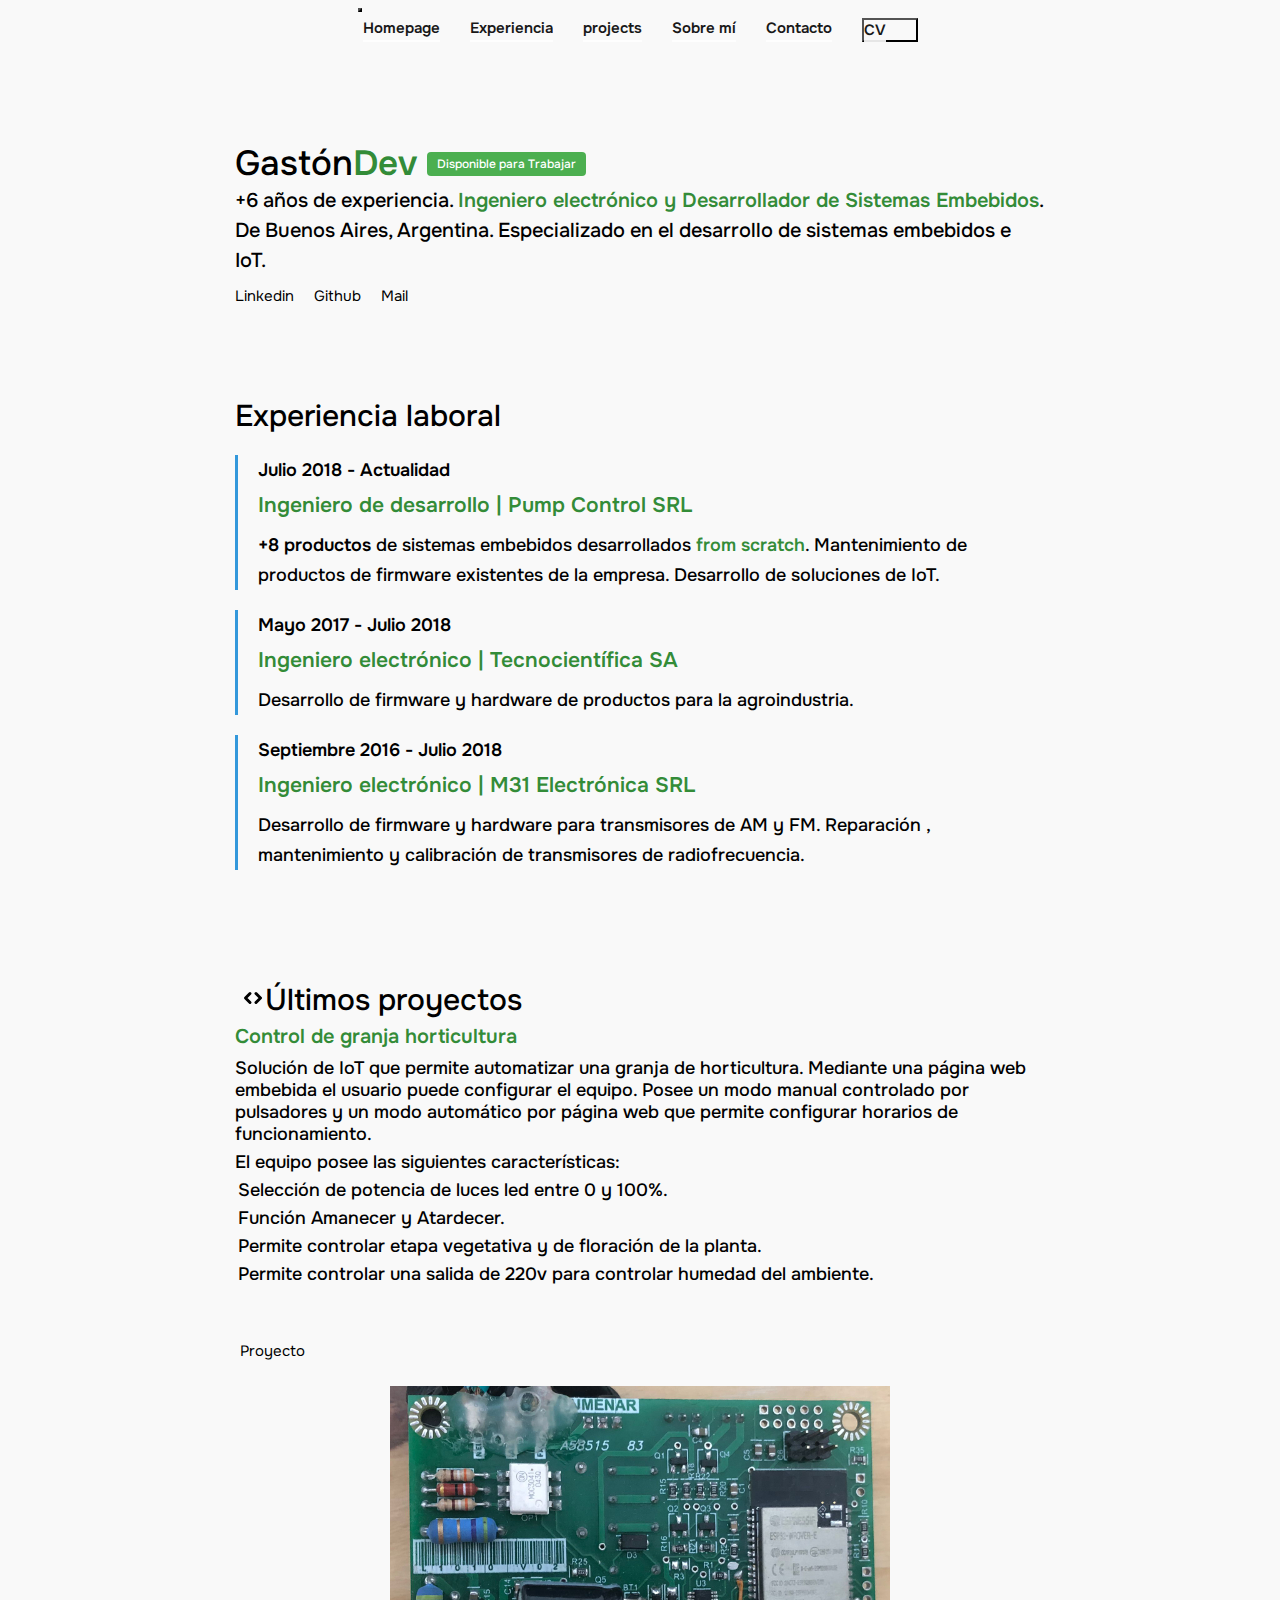
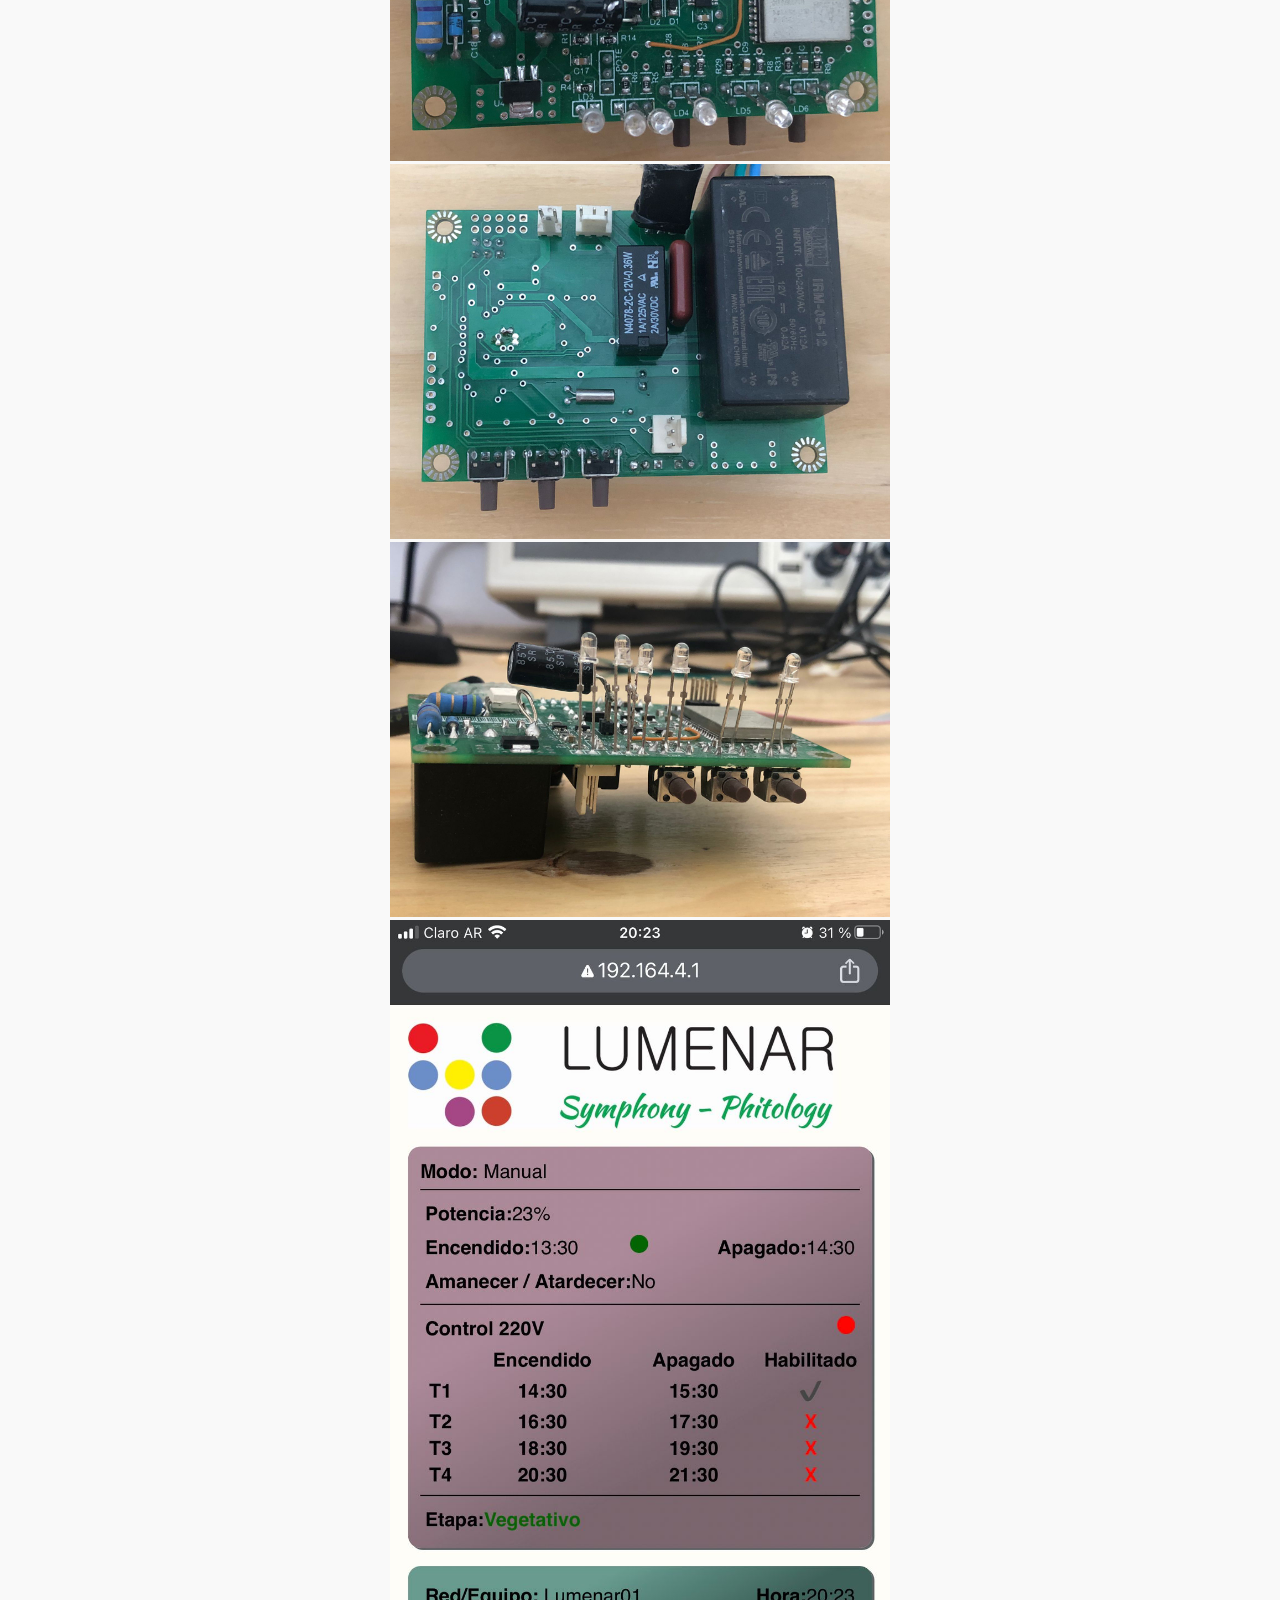
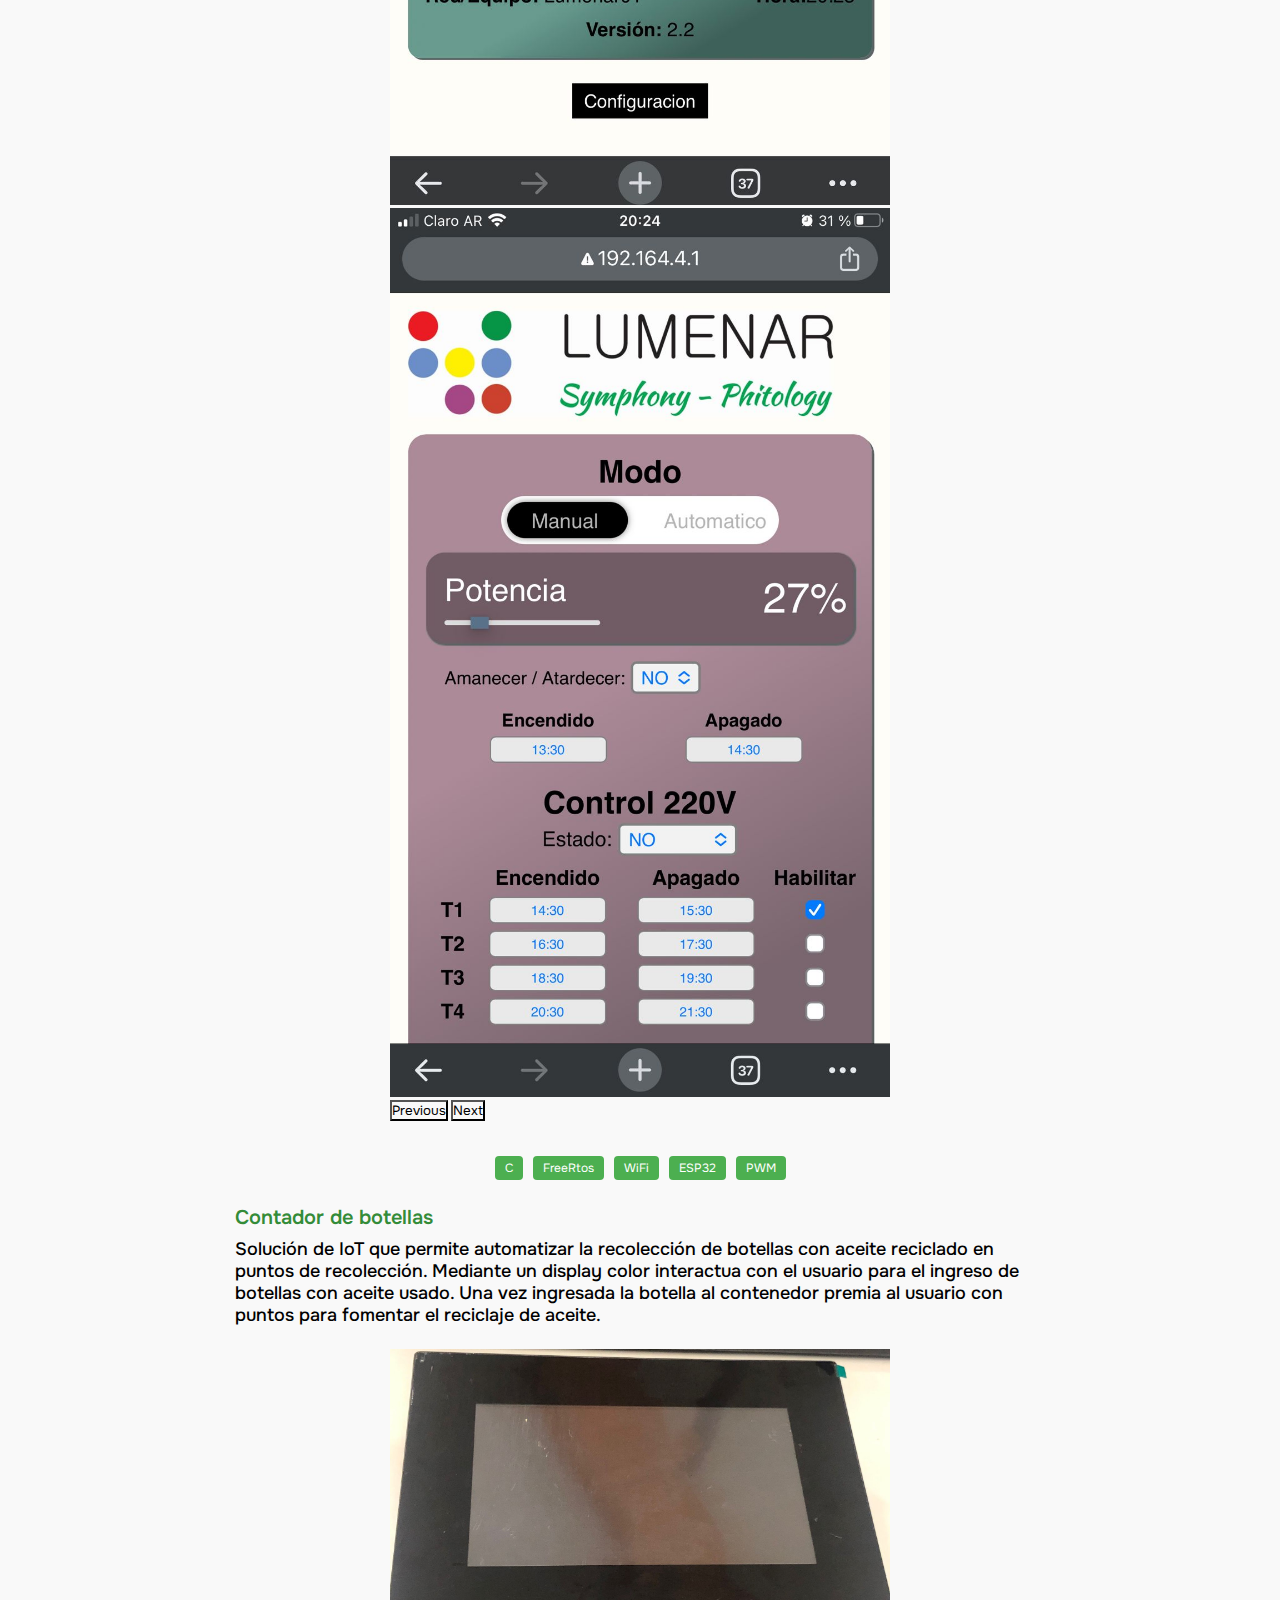
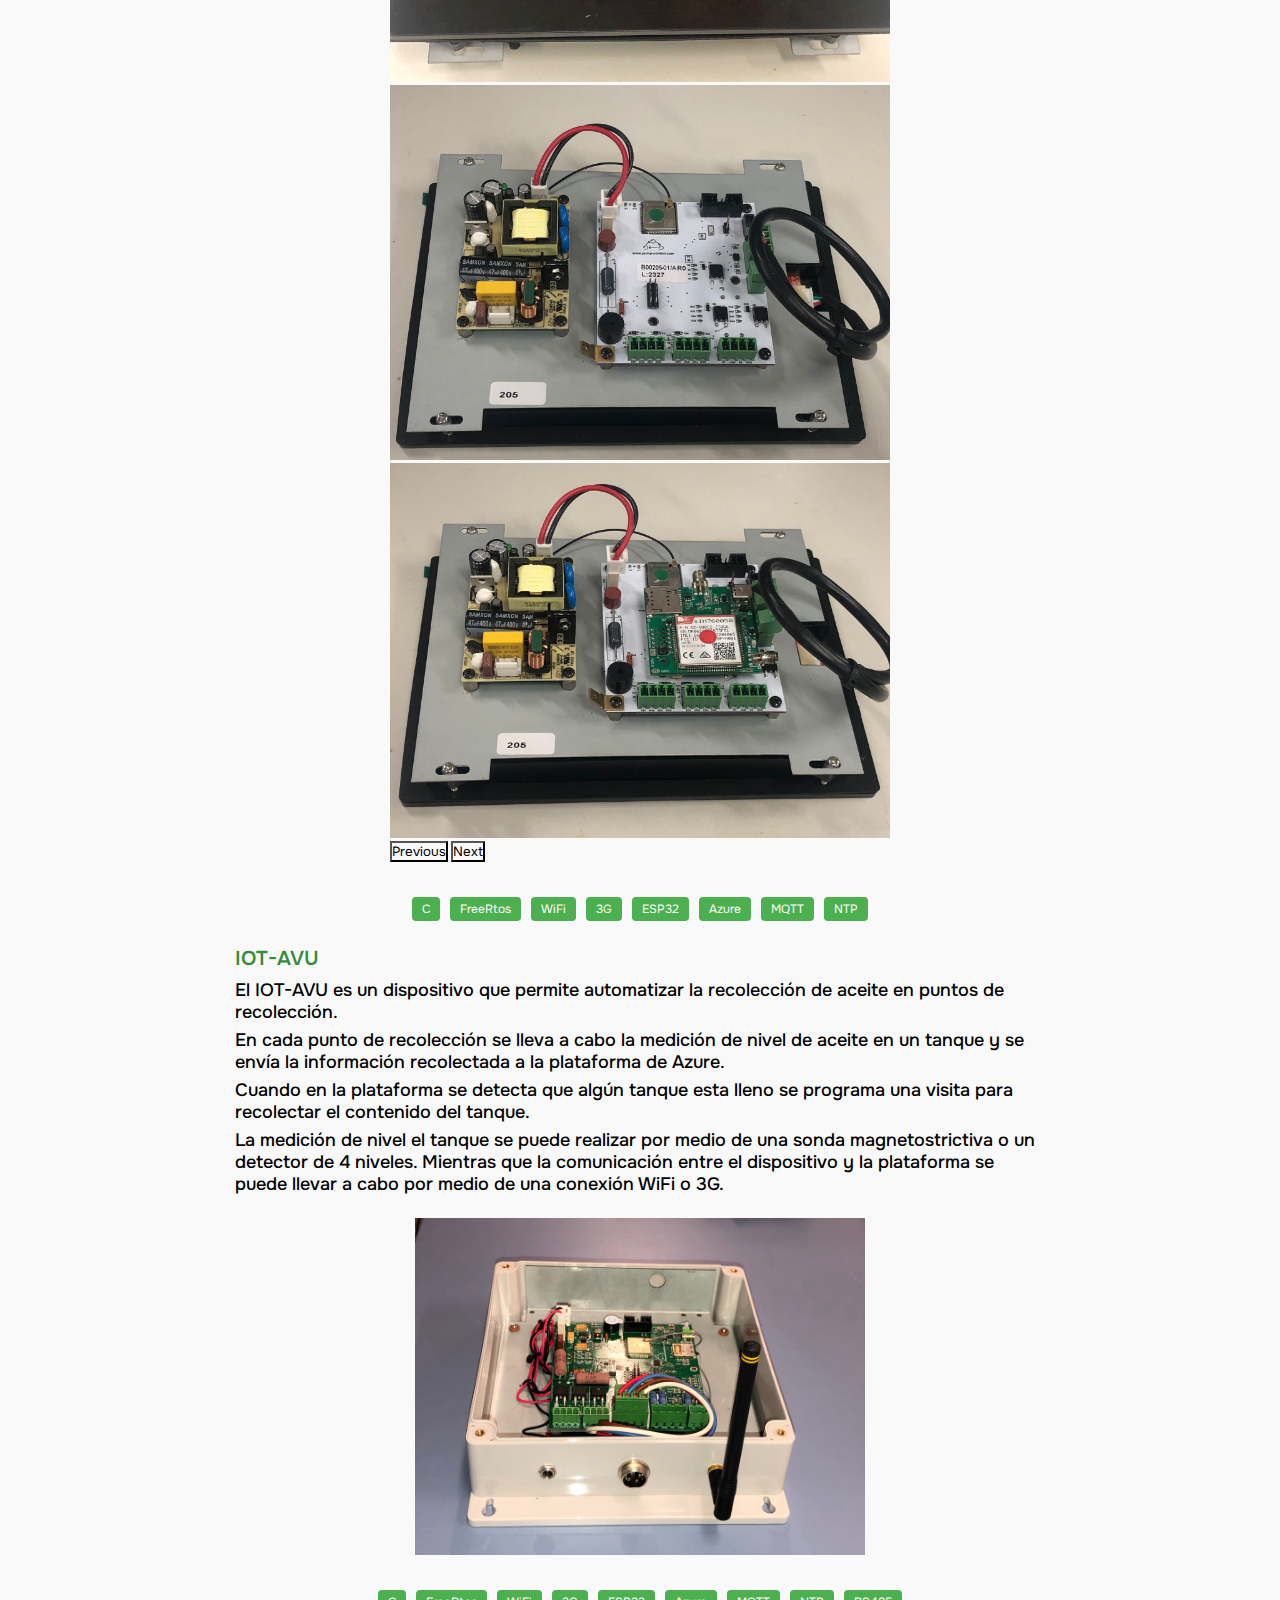
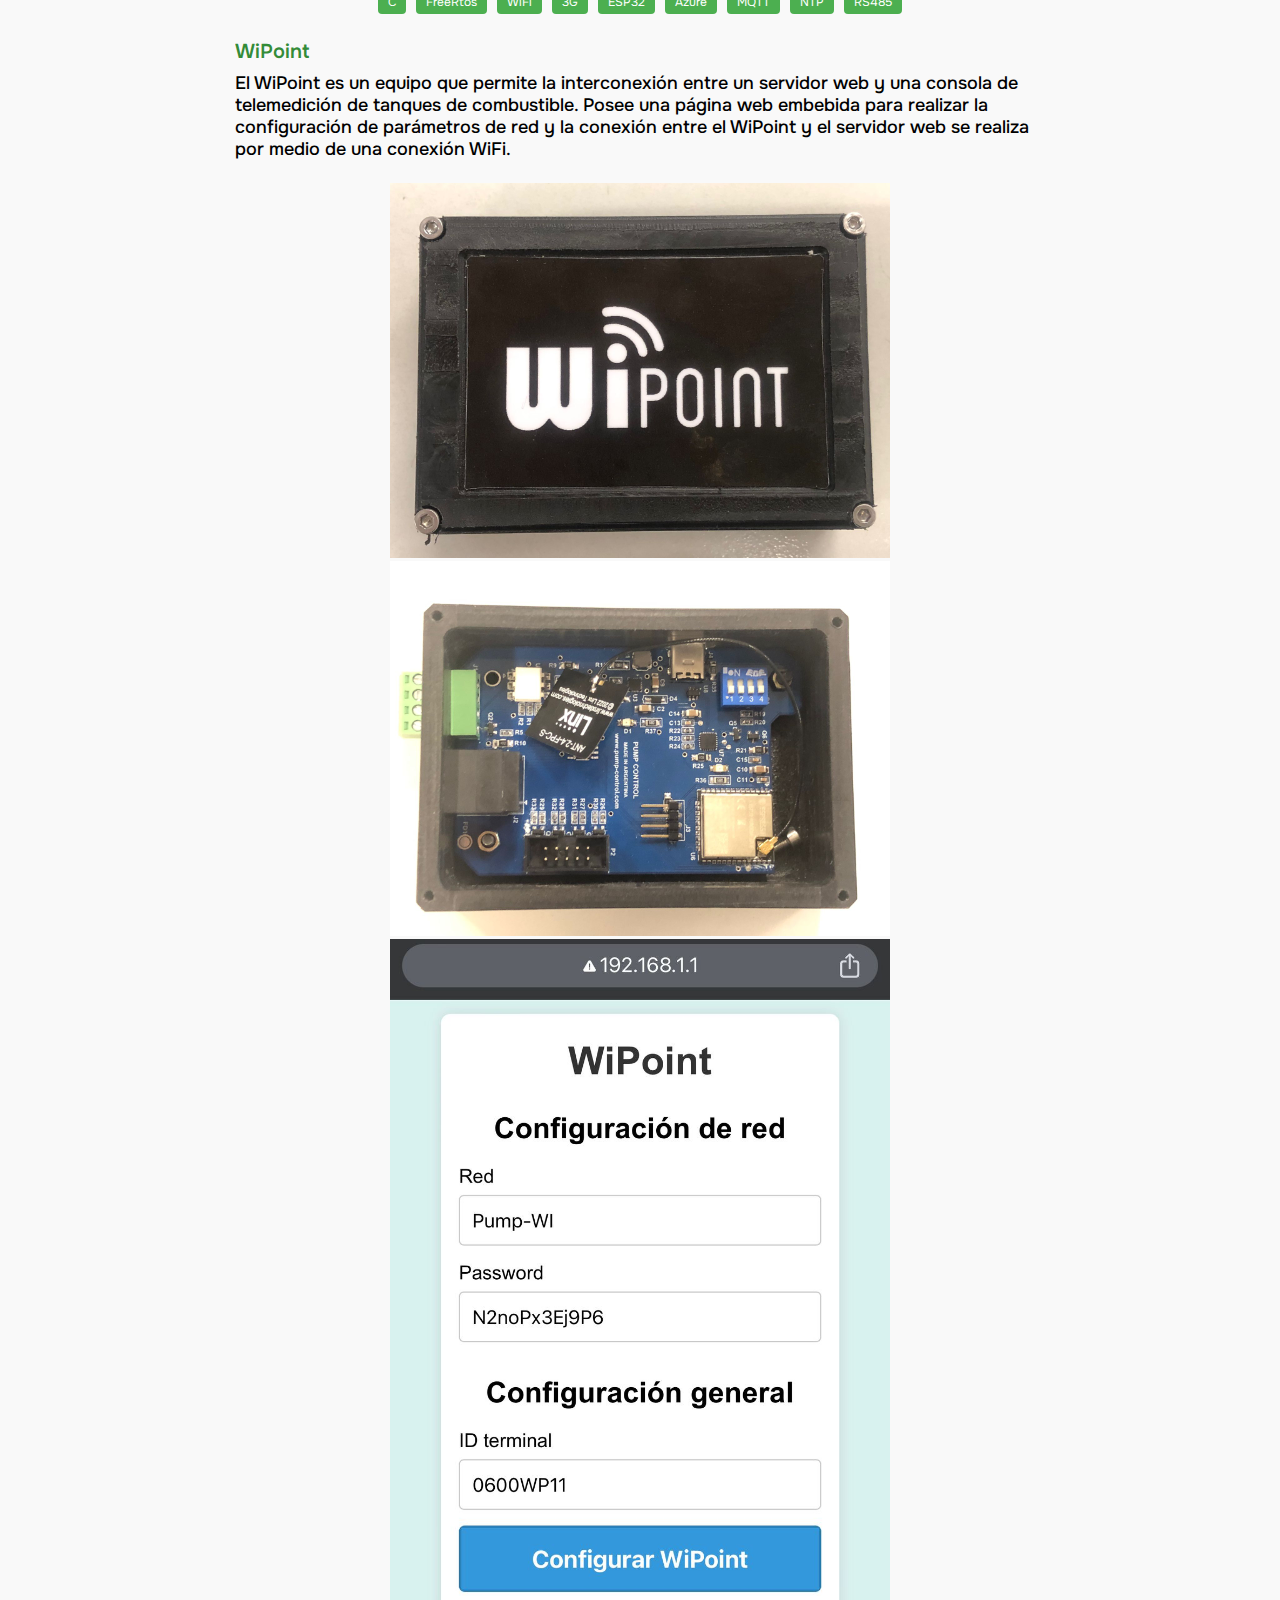
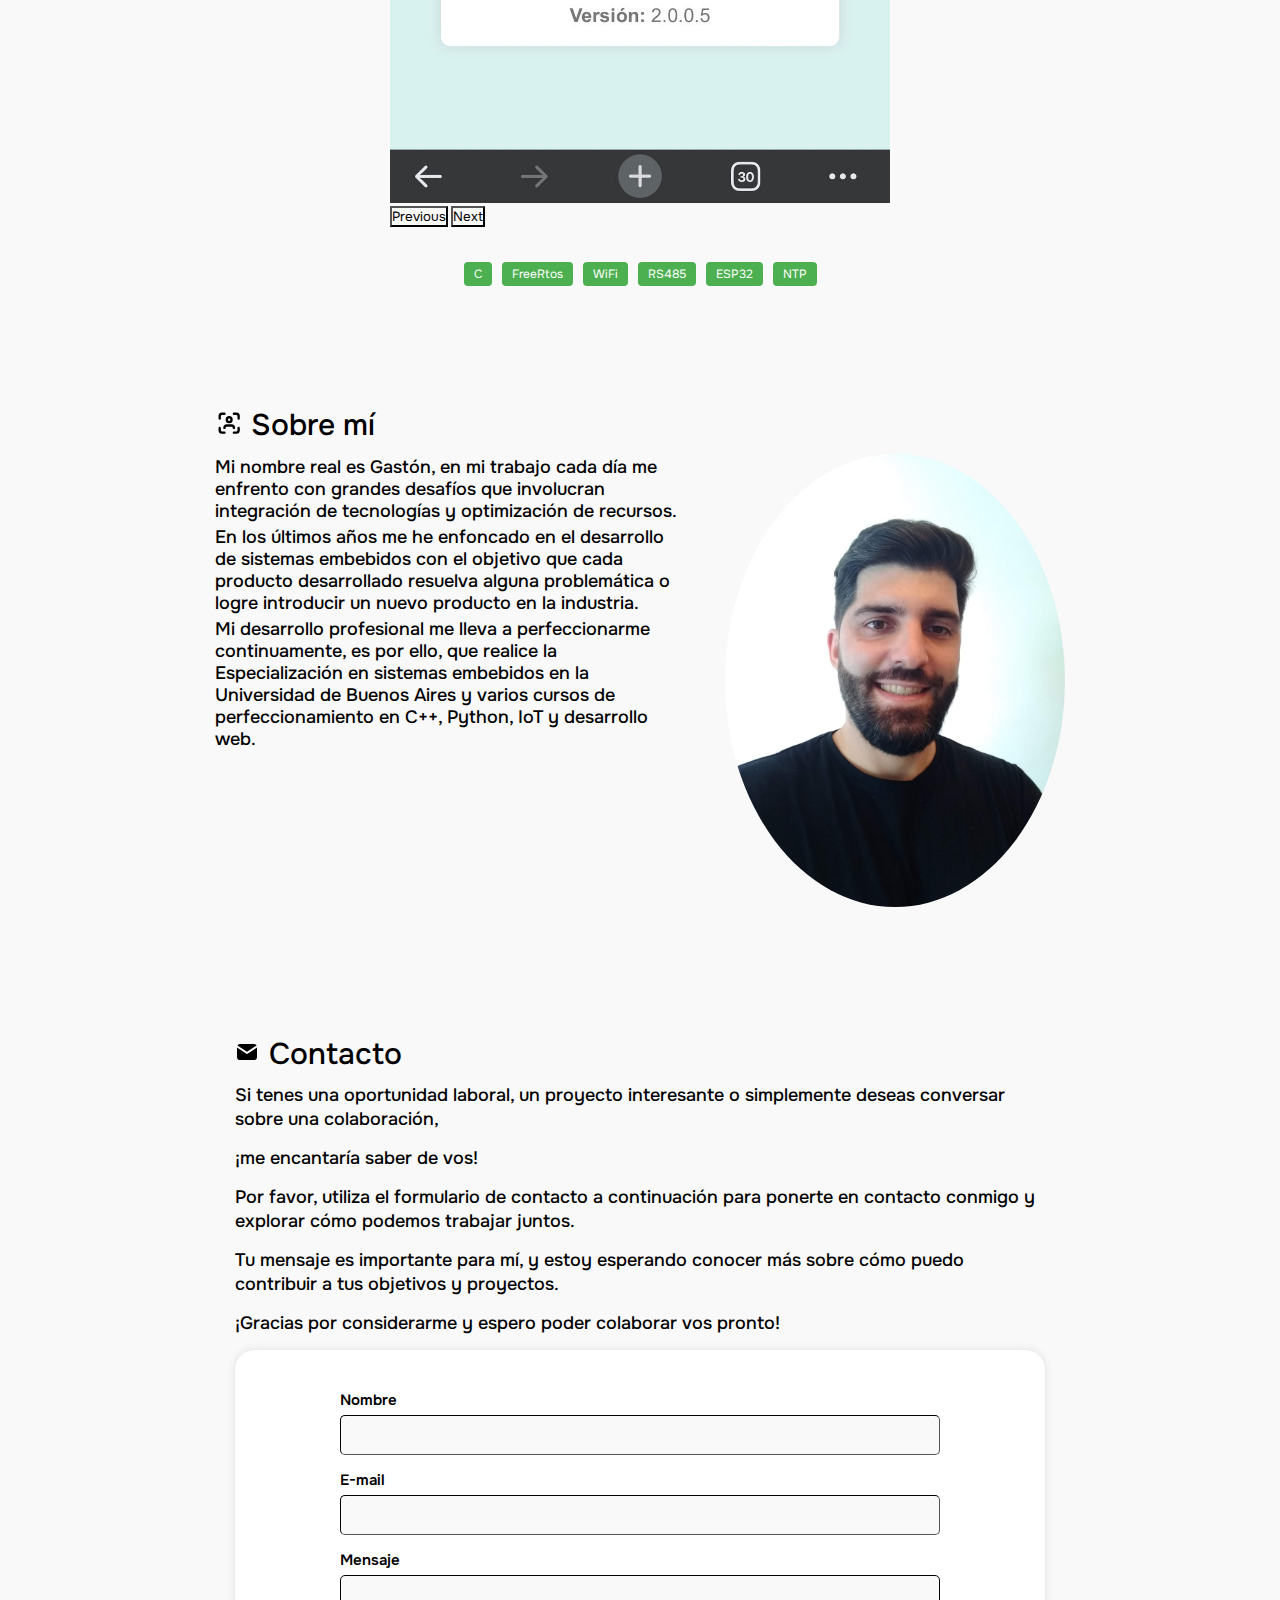
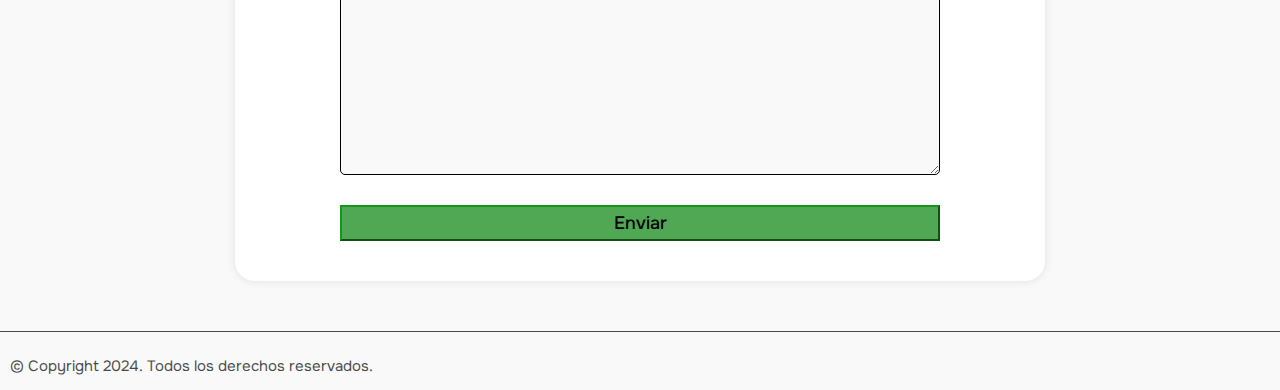
==== commit 8f5cc113: "Adding SEO nad new features" ====
--- a/index.html
+++ b/index.html
@@ -3,6 +3,16 @@
 <head>
     <meta charset="UTF-8">
     <meta name="viewport" content="width=device-width, initial-scale=1.0">
+    <meta name="keywords" content="Portfolio, Ingeniero electronico, Sistemas embebidos, Programación, C/C++, Python, Desarrollo web, Freelance, Microcontroladores, FreeRTOS">
+    <meta name="description" content="Portfolio de Gastón Vallasciani - Ingeniero electrónico enfocado en el desarrollo de sistemas embebidos. Se detalla experiencia, últimos proyectos desarrollados y se exhibe una sección para contacto.">
+    
+    <!-- Etiquetas OpenGraph -->
+    <meta property="og:title" content="Portfolio de Gastón Vallasciani - Ingeniero electrónico y Desarrollador de Sistemas Embebidos">
+    <meta property="og:description" content="Portfolio de Gastón Vallasciani - Ingeniero electrónico enfocado en el desarrollo de sistemas embebidos. Se detalla experiencia, últimos proyectos desarrollados y se exhibe una sección para contacto.">
+    <!-- <meta property="og:image" content="URL de la imagen que deseas mostrar"> -->
+    <meta property="og:url" content="https://web-personal-pied.vercel.app/">
+    <meta property="og:type" content="website">
+
     <title>Ingeniero electrónico y Desarrollador de Sistemas Embebidos</title>
     <link rel="stylesheet" href="https://cdnjs.cloudflare.com/ajax/libs/font-awesome/6.4.0/css/all.min.css" integrity="sha512-iecdLmaskl7CVkqkXNQ/ZH/XLlvWZOJyj7Yy7tcenmpD1ypASozpmT/E0iPtmFIB46ZmdtAc9eNBvH0H/ZpiBw==" crossorigin="anonymous" referrerpolicy="no-referrer" />
     <link href="https://cdn.jsdelivr.net/npm/bootstrap@5.3.2/dist/css/bootstrap.min.css" rel="stylesheet" integrity="sha384-T3c6CoIi6uLrA9TneNEoa7RxnatzjcDSCmG1MXxSR1GAsXEV/Dwwykc2MPK8M2HN" crossorigin="anonymous">
@@ -55,8 +65,8 @@
                         <a href="https://github.com/gastonvallasciani" target="_blank" class="github_container_a_text">Github</a>
                     </div>
                     <div class="mail_container">
-                        <i class=" fa-solid fa-envelope mail_container_i_logo"></i>
-                        <div class="mail_container_div_text">gastonvallasciani@gmail.com</div>
+                        <a href="mailto:gastonvallasciani@gmail.com"><i class=" fa-solid fa-envelope mail_container_i_logo"></i></a>
+                        <div class="mail_container_div_text">Mail</div>
                     </div>
                 </div>
             </section>
@@ -82,7 +92,6 @@
                 <p> Desarrollo de firmware y hardware para transmisores de AM y FM. Reparación , mantenimiento y calibración de transmisores de radiofrecuencia. </p>
             </div>
         </section>
-
         <section class="homepage_container_section" id="projects">
             <div class="homepage_container_section_project_tittle_container">
                 <svg xmlns="http://www.w3.org/2000/svg" class="icon icon-tabler icon-tabler-direction-horizontal" width="30" height="30" viewBox="0 0 20 20" stroke-width="2" stroke="currentColor" fill="none" stroke-linecap="round" stroke-linejoin="round"><path stroke="none" d="M0 0h24v24H0z" fill="none"/><path d="M10 9l-3 3l3 3" /><path d="M14 9l3 3l-3 3" /></svg>
@@ -99,7 +108,10 @@
                     <li class="homepage_container_section_project_ul_li">Permite controlar etapa vegetativa y de floración de la planta.</li>
                     <li class="homepage_container_section_project_ul_li">Permite controlar una salida de 220v para controlar humedad del ambiente.</li>
                 </ul>
-                
+                <div class="repo_container">
+                    <a href="https://github.com/gastonvallasciani/control_horticultura" target="_blank"><i class="fa-regular fa-folder-open repo_container_i_logo"></i></a>
+                    <a href="https://github.com/gastonvallasciani/control_horticultura" target="_blank" class="repo_container_a_text">Proyecto</a>
+                </div>
                 <div class="homepage_img_container">
                     <div id="carouselExample" class="carousel slide carosuel_size">
                         <div class="carousel-inner">
@@ -177,7 +189,11 @@
             </div>
             <div class="homepage_container_section_project">
                 <h3 class="homepage_container_section_project_h3 text_color text_bold">IOT-AVU</h3>
-                <p class="homepage_container_section_project_paragraph">Lorem, ipsum dolor sit amet consectetur adipisicing elit. Natus saepe sunt, quas accusamus ipsam voluptatum molestias sed! Minima a vel, labore at porro hic quasi et asperiores, consequuntur modi aliquam.</p>
+                <p class="homepage_container_section_project_paragraph">El IOT-AVU es un dispositivo que permite automatizar la recolección de aceite en puntos de recolección.</p>
+                <p class="homepage_container_section_project_paragraph">En cada punto de recolección se lleva a cabo la medición de nivel de aceite en un tanque y se envía la información recolectada a la plataforma de Azure.</p>
+                <p class="homepage_container_section_project_paragraph">Cuando en la plataforma se detecta que algún tanque esta lleno se programa una visita para recolectar el contenido del tanque.</p>
+                <p class="homepage_container_section_project_paragraph">La medición de nivel el tanque se puede realizar por medio de una sonda magnetostrictiva o un detector de 4 niveles.
+                    Mientras que la comunicación entre el dispositivo y la plataforma se puede llevar a cabo por medio de una conexión WiFi o 3G.</p>
                 <div class="homepage_img_container">
                     <img src="./assets/images/proyectos/iot-avu/IMG_0537.JPG" class="imagen" alt="Imagen 2">
                 </div>
@@ -195,7 +211,7 @@
             </div>
             <div class="homepage_container_section_project">
                 <h3 class="homepage_container_section_project_h3 text_color text_bold">WiPoint</h3>
-                <p class="homepage_container_section_project_paragraph">Lorem, ipsum dolor sit amet consectetur adipisicing elit. Natus saepe sunt, quas accusamus ipsam voluptatum molestias sed! Minima a vel, labore at porro hic quasi et asperiores, consequuntur modi aliquam.</p>
+                <p class="homepage_container_section_project_paragraph">El WiPoint es un equipo que permite la interconexión entre un servidor web y una consola de telemedición de tanques de combustible. Posee una página web embebida para realizar la configuración de parámetros de red y la conexión entre el WiPoint y el servidor web se realiza por medio de una conexión WiFi.</p>
                 <div class="homepage_img_container">
                     <div id="carousel_wipoint" class="carousel slide carosuel_size">
                         <div class="carousel-inner">
@@ -287,8 +303,7 @@
             
             <div class="footer_container_redes">
                 <div class="footer_container_redes_mail_container">
-                    <p class="footer_container_redes_mail_container_mail">gastonvallasciani@gmail.com</p>
-                    <i class="fa-solid fa-envelope footer_container_redes_mail_container_logo"></i>
+                    <a href="mailto:gastonvallasciani@gmail.com"><i class="fa-solid fa-envelope footer_container_redes_mail_container_logo"></i></a>
                 </div>
                 <a href="https://www.linkedin.com/in/gaston-vallasciani/" target="_blank" class="footer_a_container"><i class="fa-brands fa-linkedin footer_a"></i></a>
                 <a href="https://github.com/gastonvallasciani" target="_blank" class="footer_a_container"><i class="fa-brands fa-github footer_a"></i></a>
--- a/css/styles.css
+++ b/css/styles.css
@@ -289,7 +289,7 @@
   flex-direction: column;
   width: 100%;
   max-width: 85rem;
-  padding: 5rem 2rem 5rem 2rem;
+  padding: 5rem 0rem 5rem 0rem;
 }
 @media screen and (max-width: 768px) {
   .homepage_container_section_about_me {
@@ -429,18 +429,17 @@
   background-color: #fff;
 }
 .homepage_container_section_contact_form_container_label_text_container_text {
-  background-color: #E9E9E9;
   font-size: 1.8rem;
   font-style: normal;
   font-weight: 500;
   min-height: 4rem;
+  border-radius: 5px;
   margin-bottom: 0.5rem;
   width: 100%;
   border-width: 0.05rem;
   border-color: #000;
 }
 .homepage_container_section_contact_form_container_label_text_container_text_area {
-  background-color: #E9E9E9;
   font-size: 1.8rem;
   font-style: normal;
   font-weight: 500;
@@ -448,13 +447,11 @@
   min-height: 20rem;
   width: 100%;
   border-width: 0.05rem;
+  border-radius: 5px;
   border-color: #000;
 }
 .homepage_container_section_contact_form_container_label_text_container_text_area:focus {
-  border-color: #dfe0df; /* Cambia el color del borde cuando el campo tiene el foco */
   box-shadow: 0 0 5px #dfe0df; /* Agrega una sombra cuando el campo tiene el foco */
-  border-width: 0.5px;
-  background-color: #dfe0df;
 }
 .homepage_container_section_contact_form_button_container {
   display: flex;
@@ -477,7 +474,6 @@
 }
 .footer_container {
   display: flex;
-  flex-direction: column;
   justify-content: space-between;
   align-items: center;
   width: 100%;
@@ -495,9 +491,11 @@
   }
 }
 .footer_container_copyright_p {
-  font-size: 1.5rem;
-  width: 100%;
+  display: flex;
+  flex-direction: row;
+  font-size: 1.5rem;
   padding: 1rem;
+  width: 100%;
   margin-top: 1rem;
 }
 .footer_container_redes {
@@ -521,11 +519,6 @@
   justify-content: flex-end;
   align-items: center;
   flex-wrap: nowrap;
-}
-@media (max-width: 768px) {
-  .footer_container_redes_mail_container {
-    display: none;
-  }
 }
 .footer_container_redes_mail_container_mail {
   font-size: 1.5rem;
@@ -600,6 +593,7 @@
 }
 .linkedin_container_a_logo:hover {
   scale: 1.1;
+  opacity: 0.75;
 }
 
 .github_container {
@@ -619,6 +613,7 @@
 }
 .github_container_a_logo:hover {
   scale: 1.1;
+  opacity: 0.75;
 }
 
 .mail_container {
@@ -629,17 +624,46 @@
 }
 .mail_container_i_logo {
   text-align: start;
-  font-size: 3.2rem;
-  width: 100%;
-  padding: 0.55rem;
+  font-size: 3rem;
+  width: 100%;
+}
+.mail_container_i_logo:hover {
+  scale: 1.1;
+  opacity: 0.75;
+  transition: 0.3s;
 }
 .mail_container_div_text {
-  font-size: 1.3rem;
+  font-size: 1.5rem;
   font-style: normal;
   font-weight: 400;
   text-decoration: none;
 }
 
+.repo_container {
+  padding-top: 1rem;
+  display: flex;
+  flex-direction: column;
+  text-decoration: none;
+}
+.repo_container_i_logo {
+  text-align: start;
+  font-size: 3rem;
+  width: 100%;
+  padding-left: 1rem;
+  color: #FFAB00;
+}
+.repo_container_i_logo:hover {
+  opacity: 0.75;
+  transition: 0.3s;
+}
+.repo_container_a_text {
+  padding: 0.5rem;
+  font-size: 1.5rem;
+  font-style: normal;
+  font-weight: 400;
+  text-decoration: none;
+}
+
 .text_color {
   color: rgba(6, 116, 12, 0.8235294118);
 }
@@ -651,7 +675,7 @@
 .homepage_img_container {
   display: flex;
   justify-content: space-around;
-  padding-top: 3rem;
+  padding-top: 2rem;
 }
 @media screen and (max-width: 500px) {
   .homepage_img_container {
